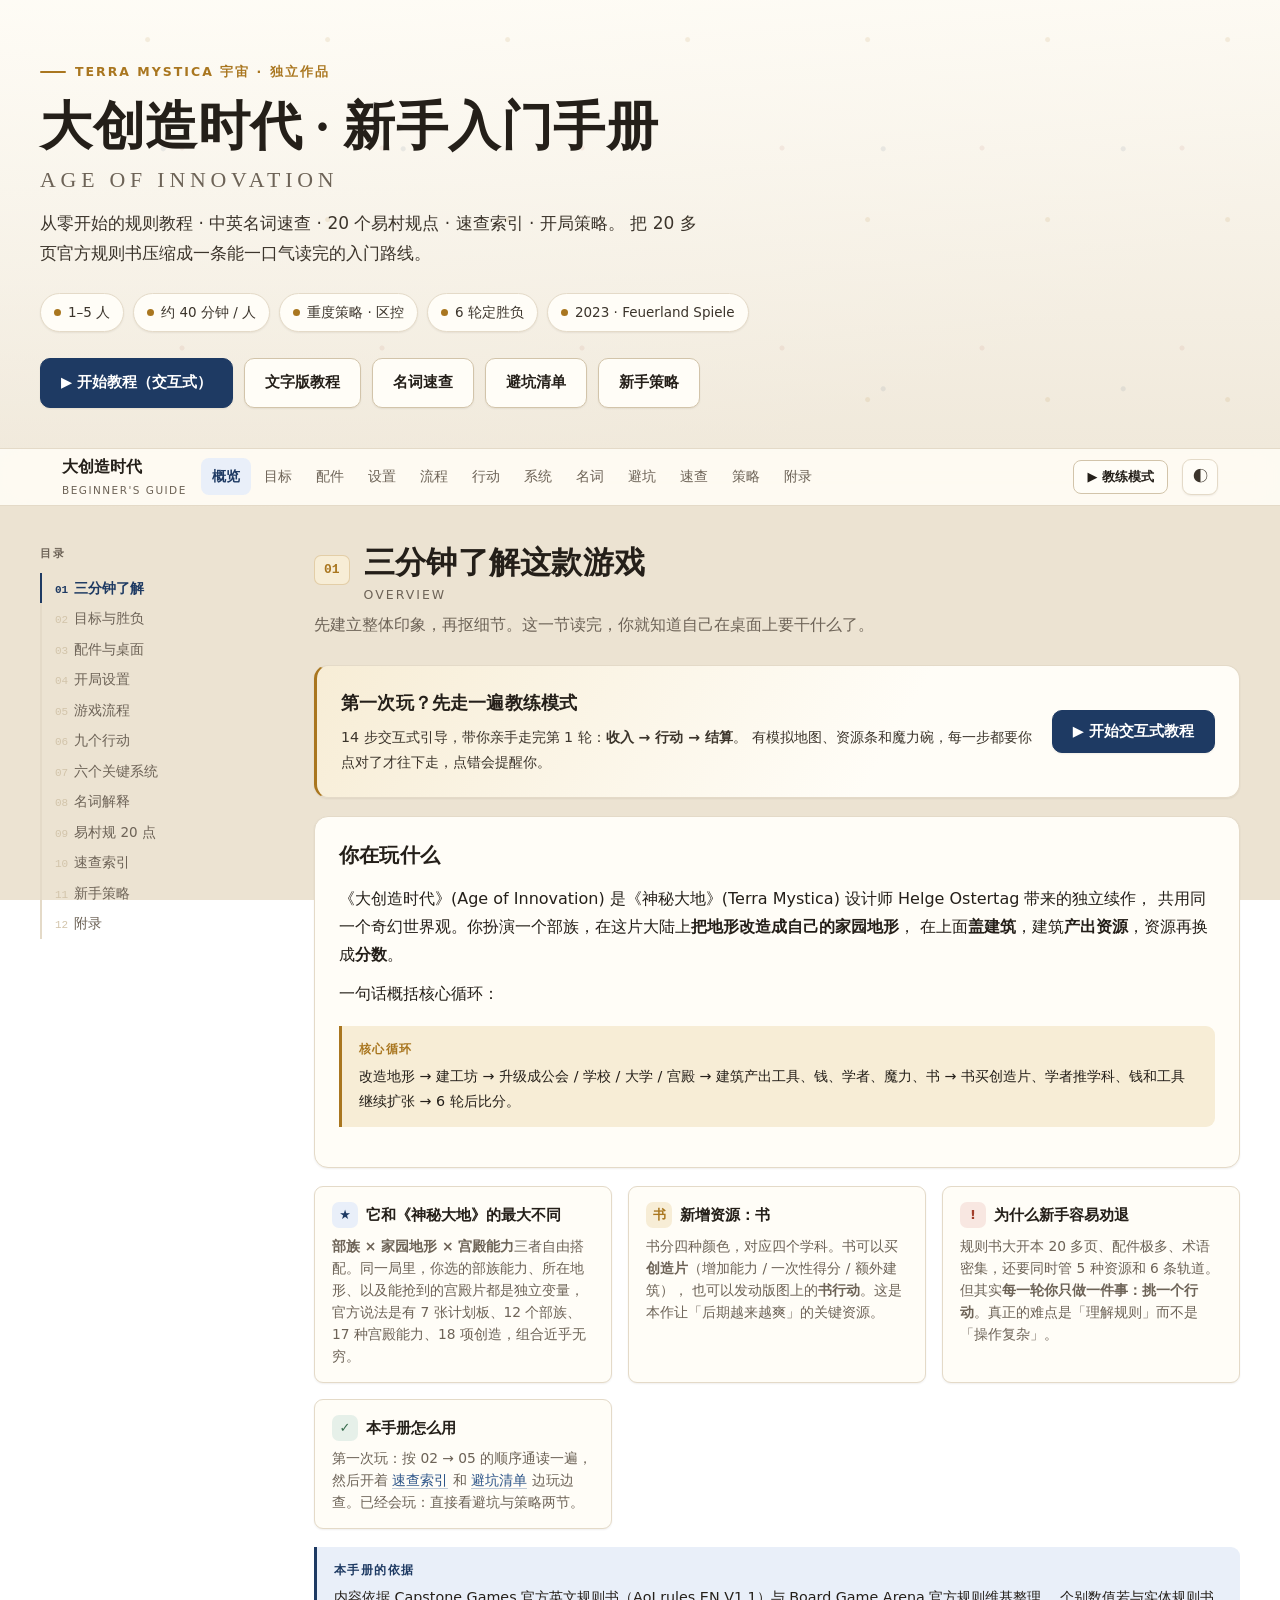
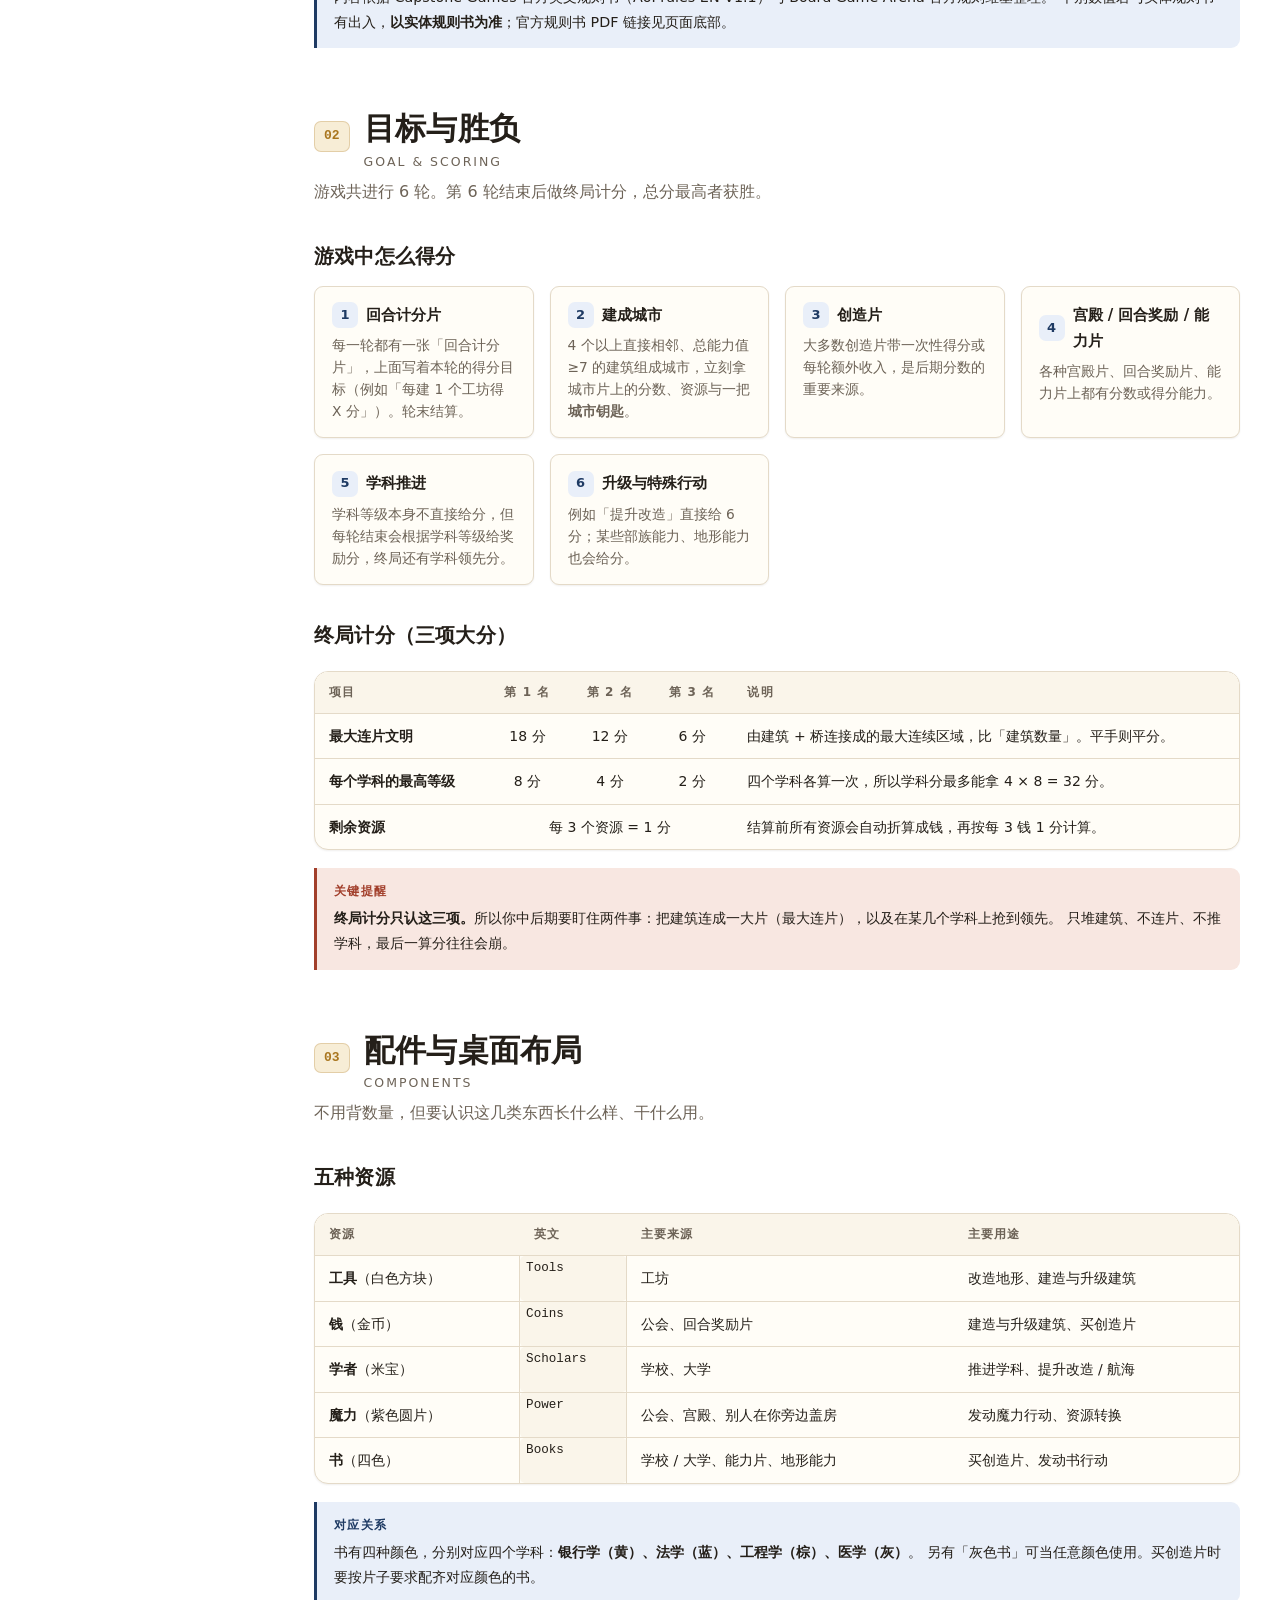
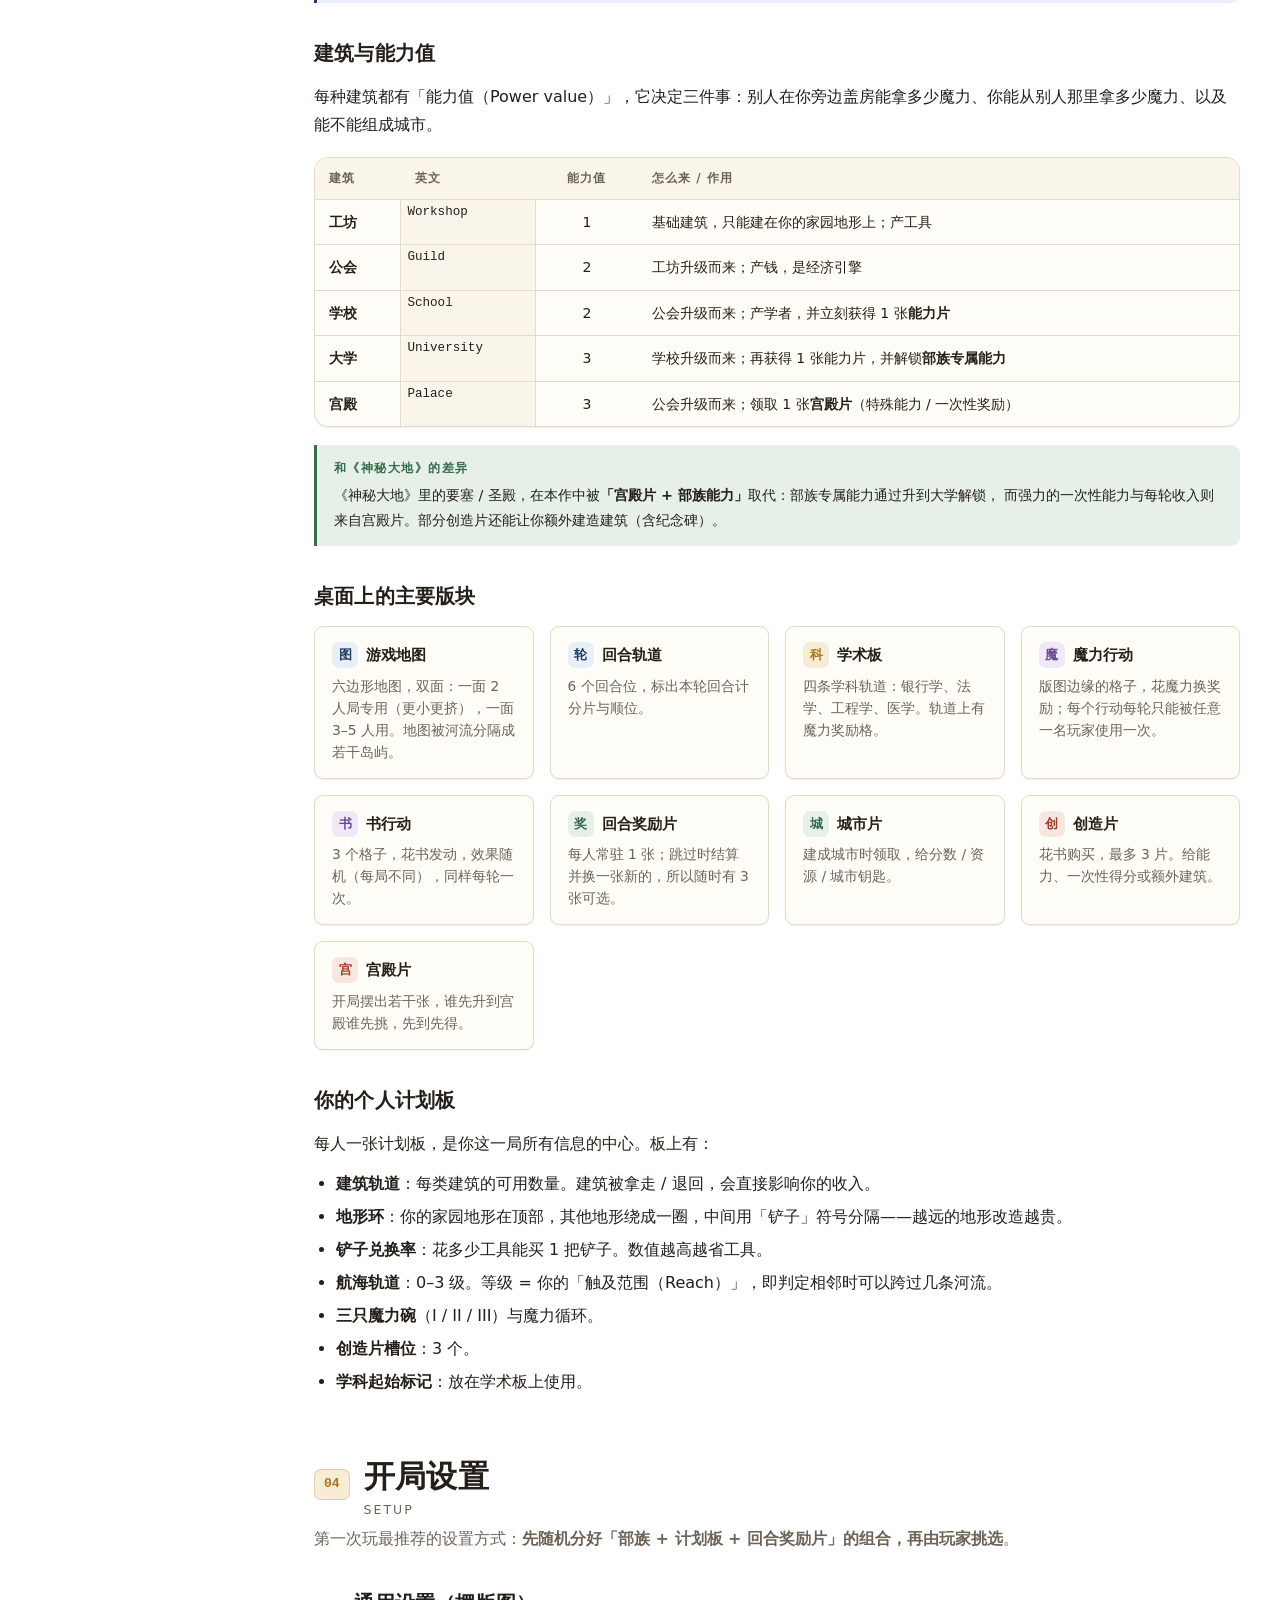
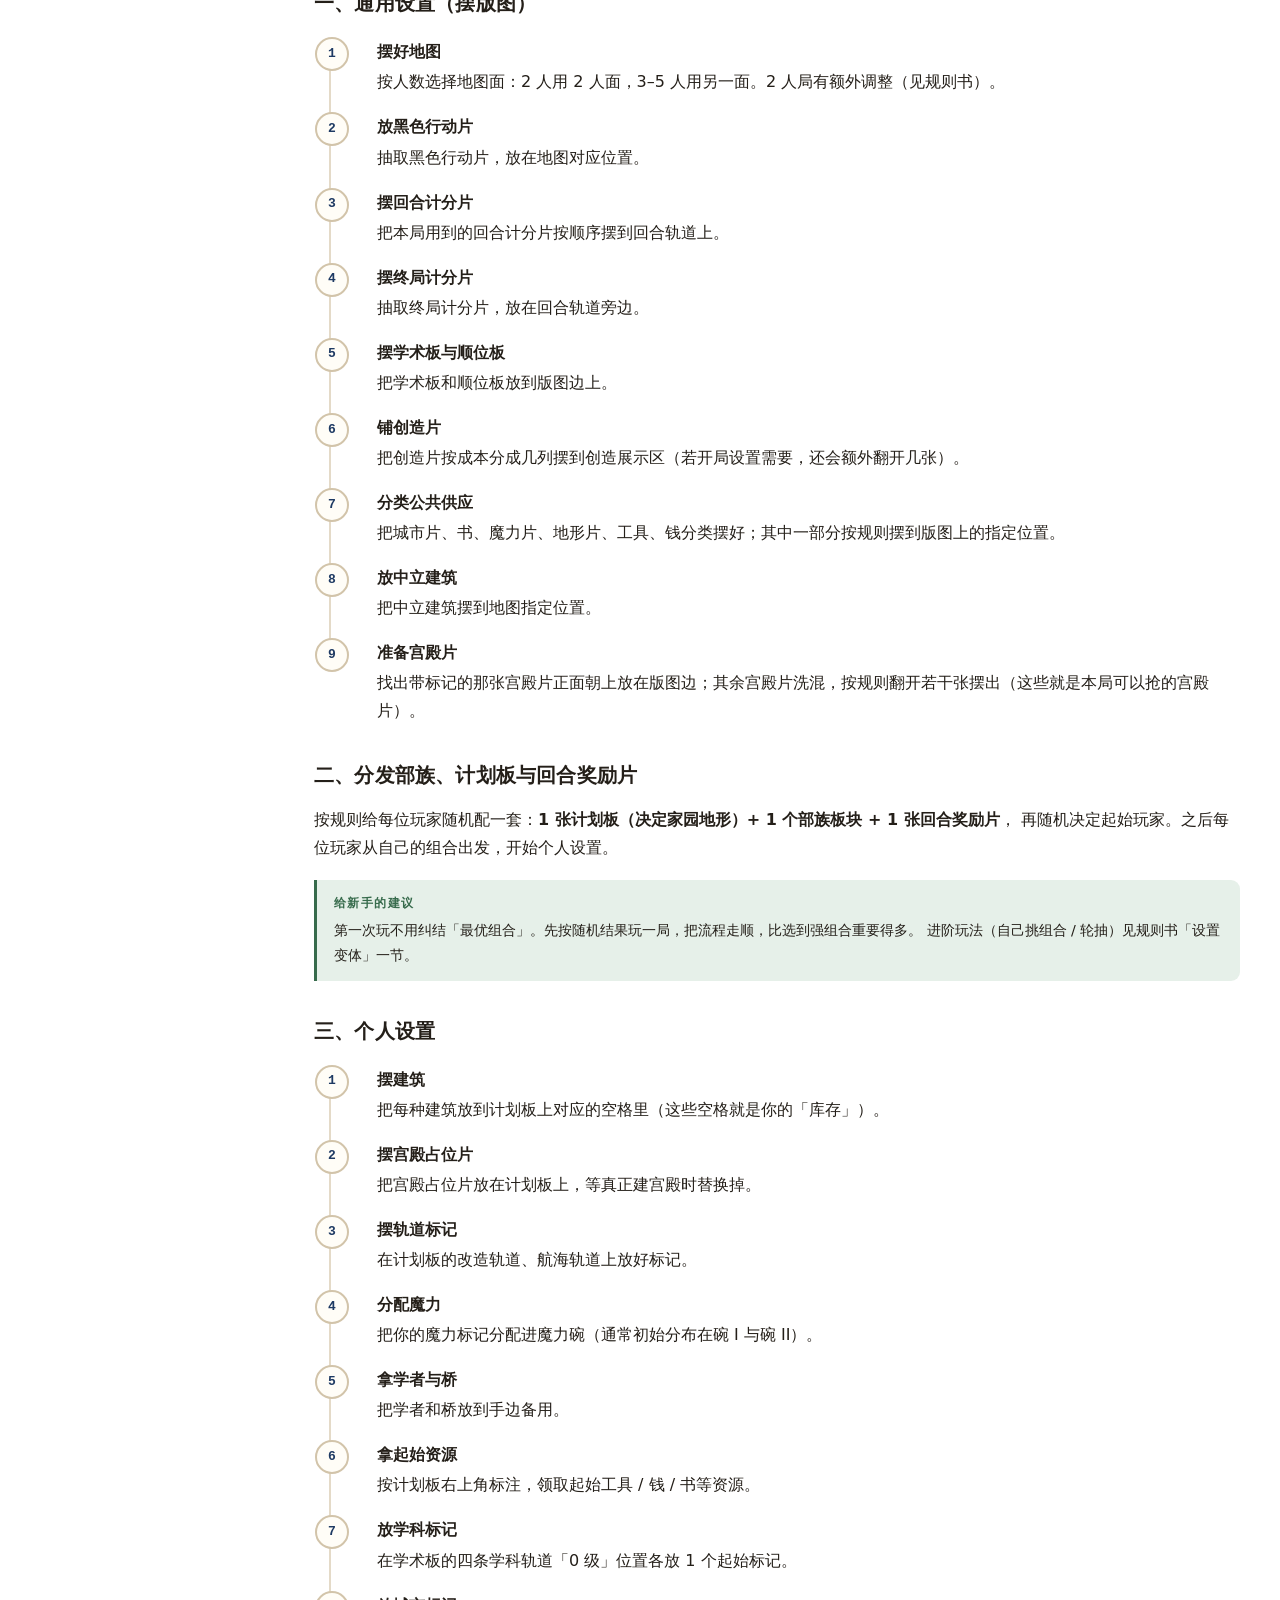
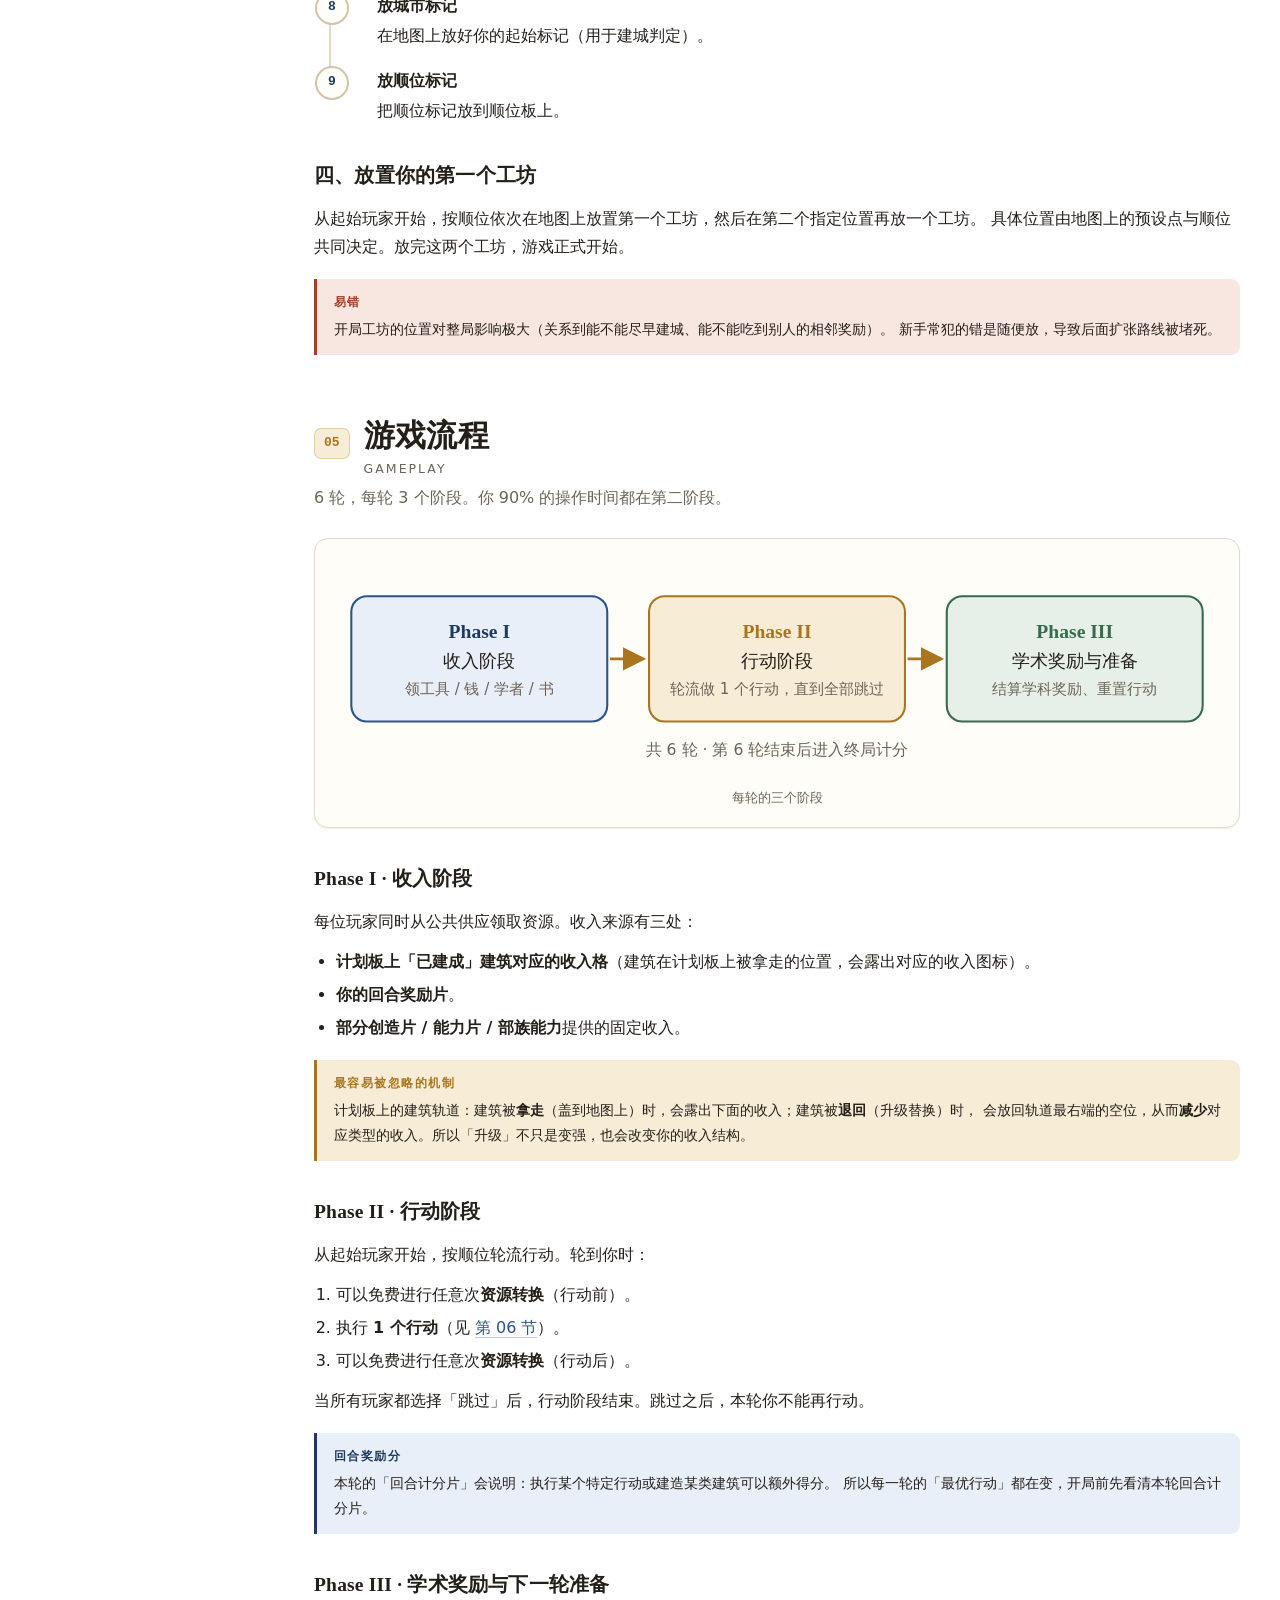
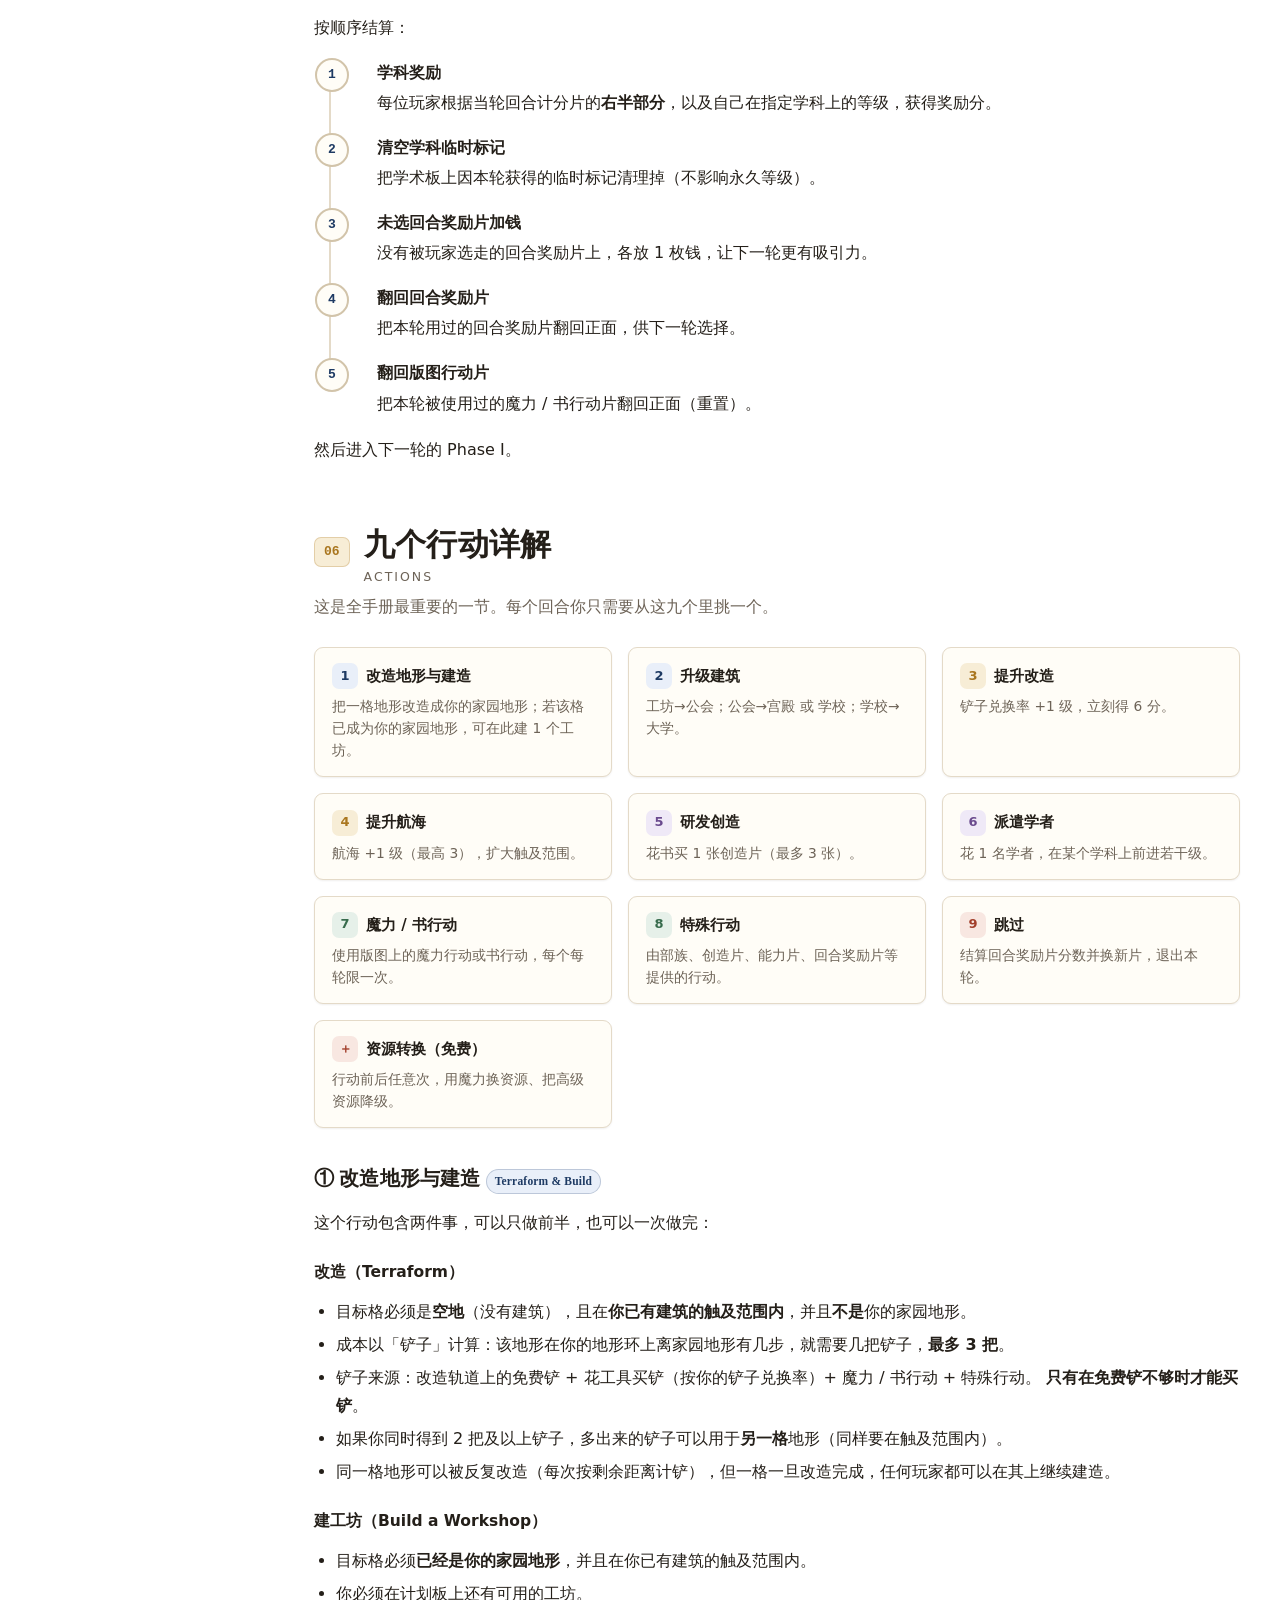
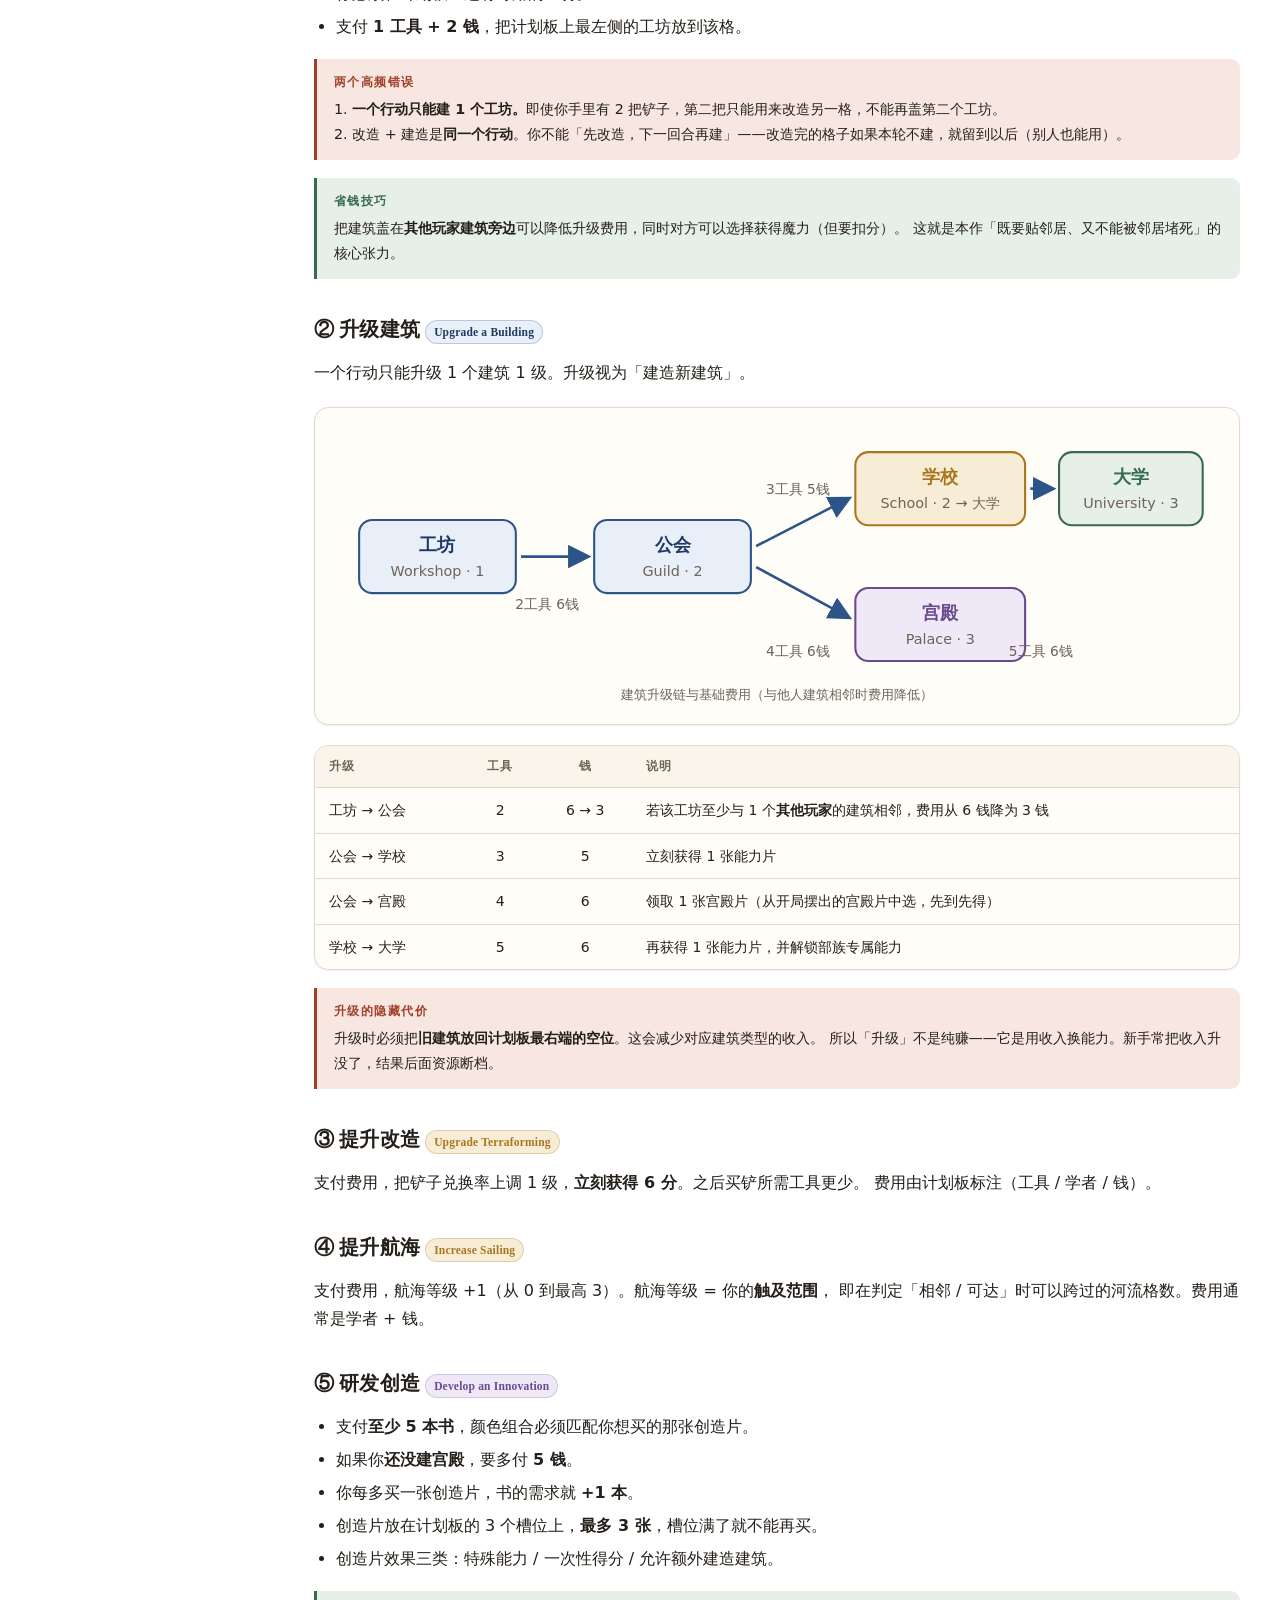
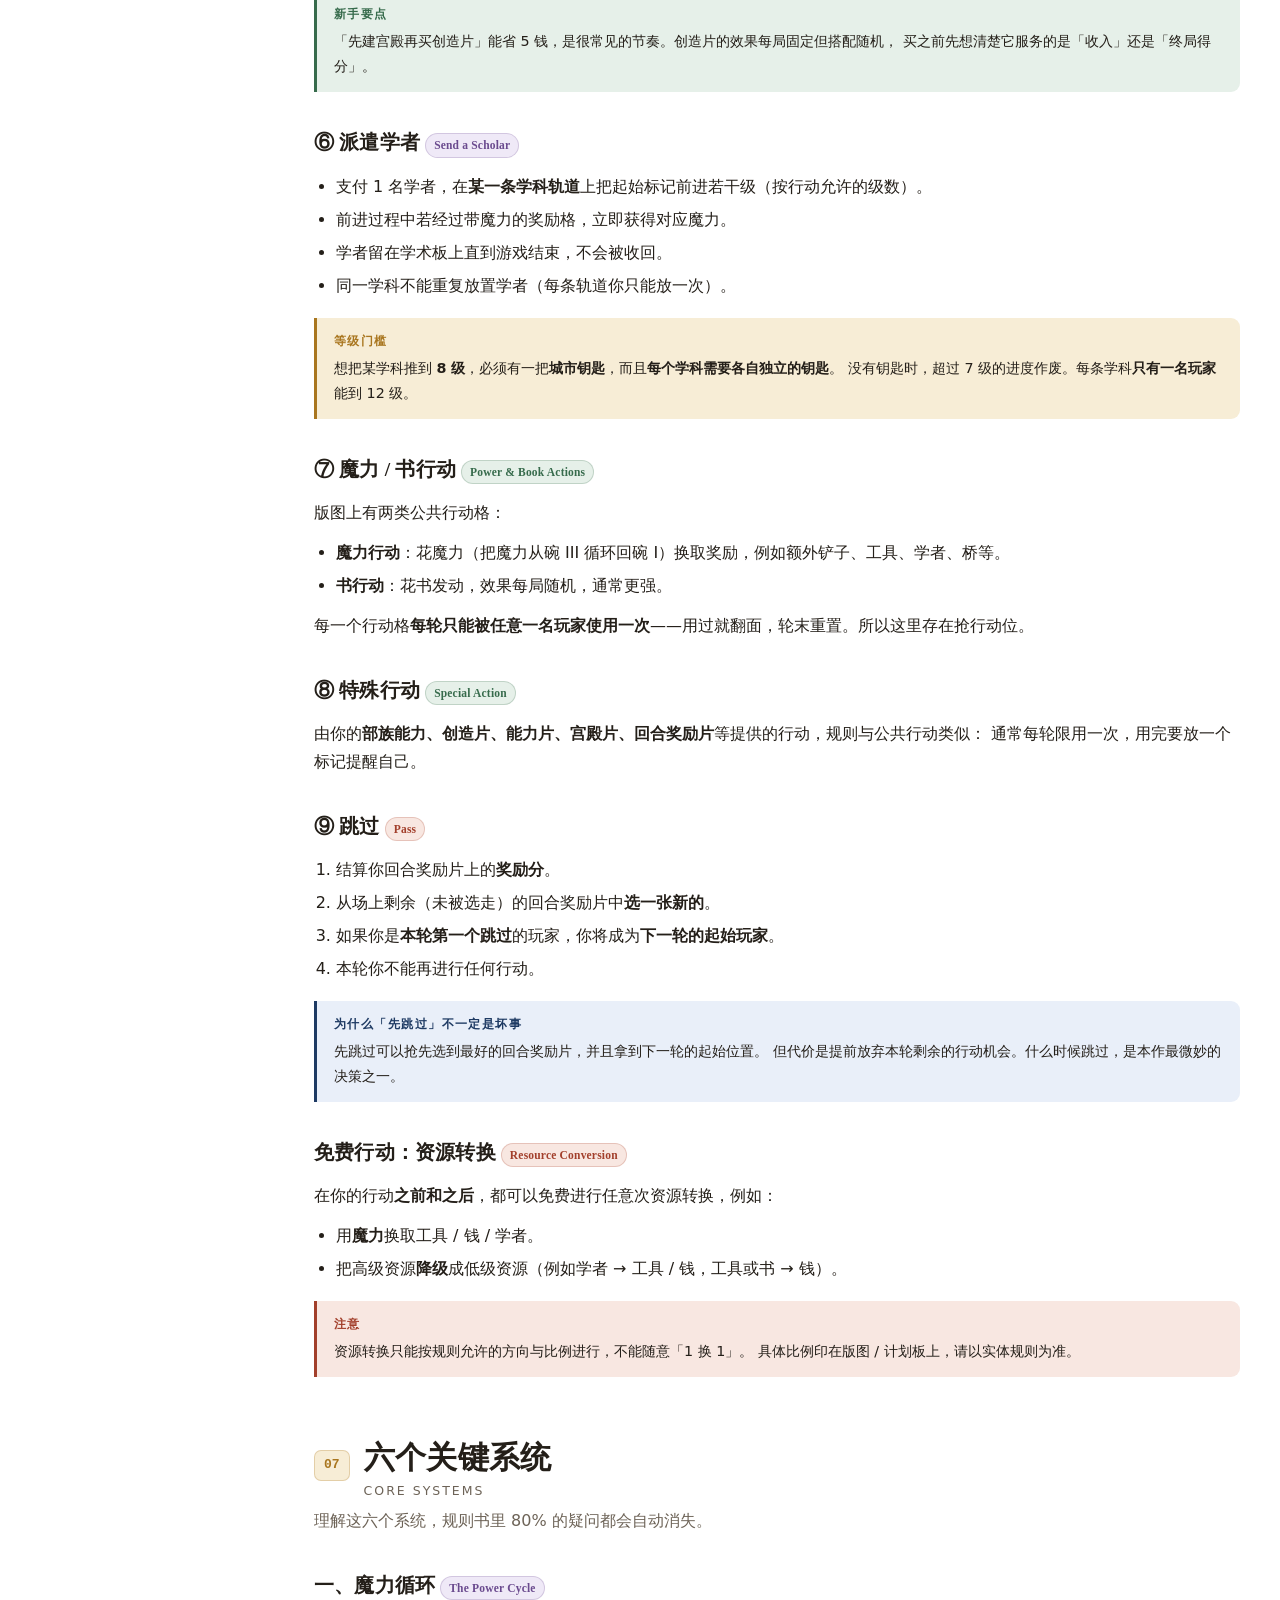
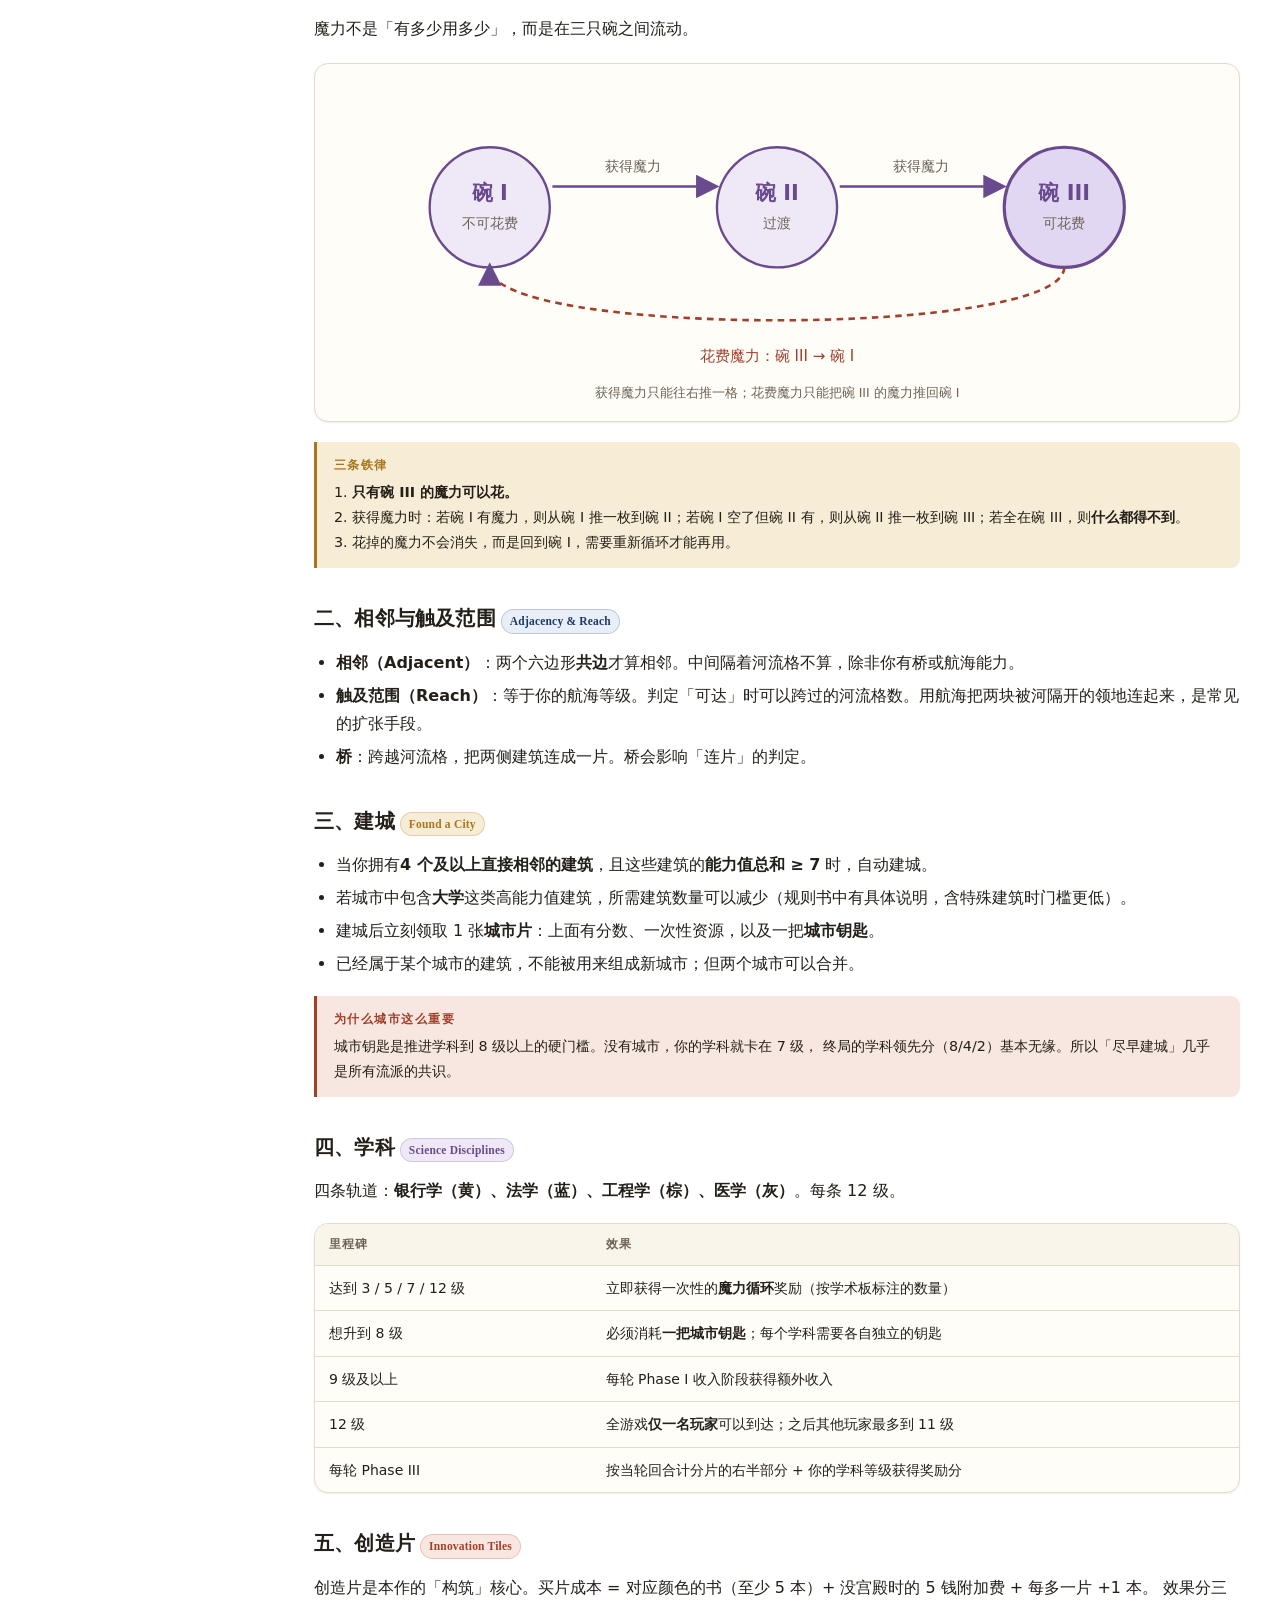
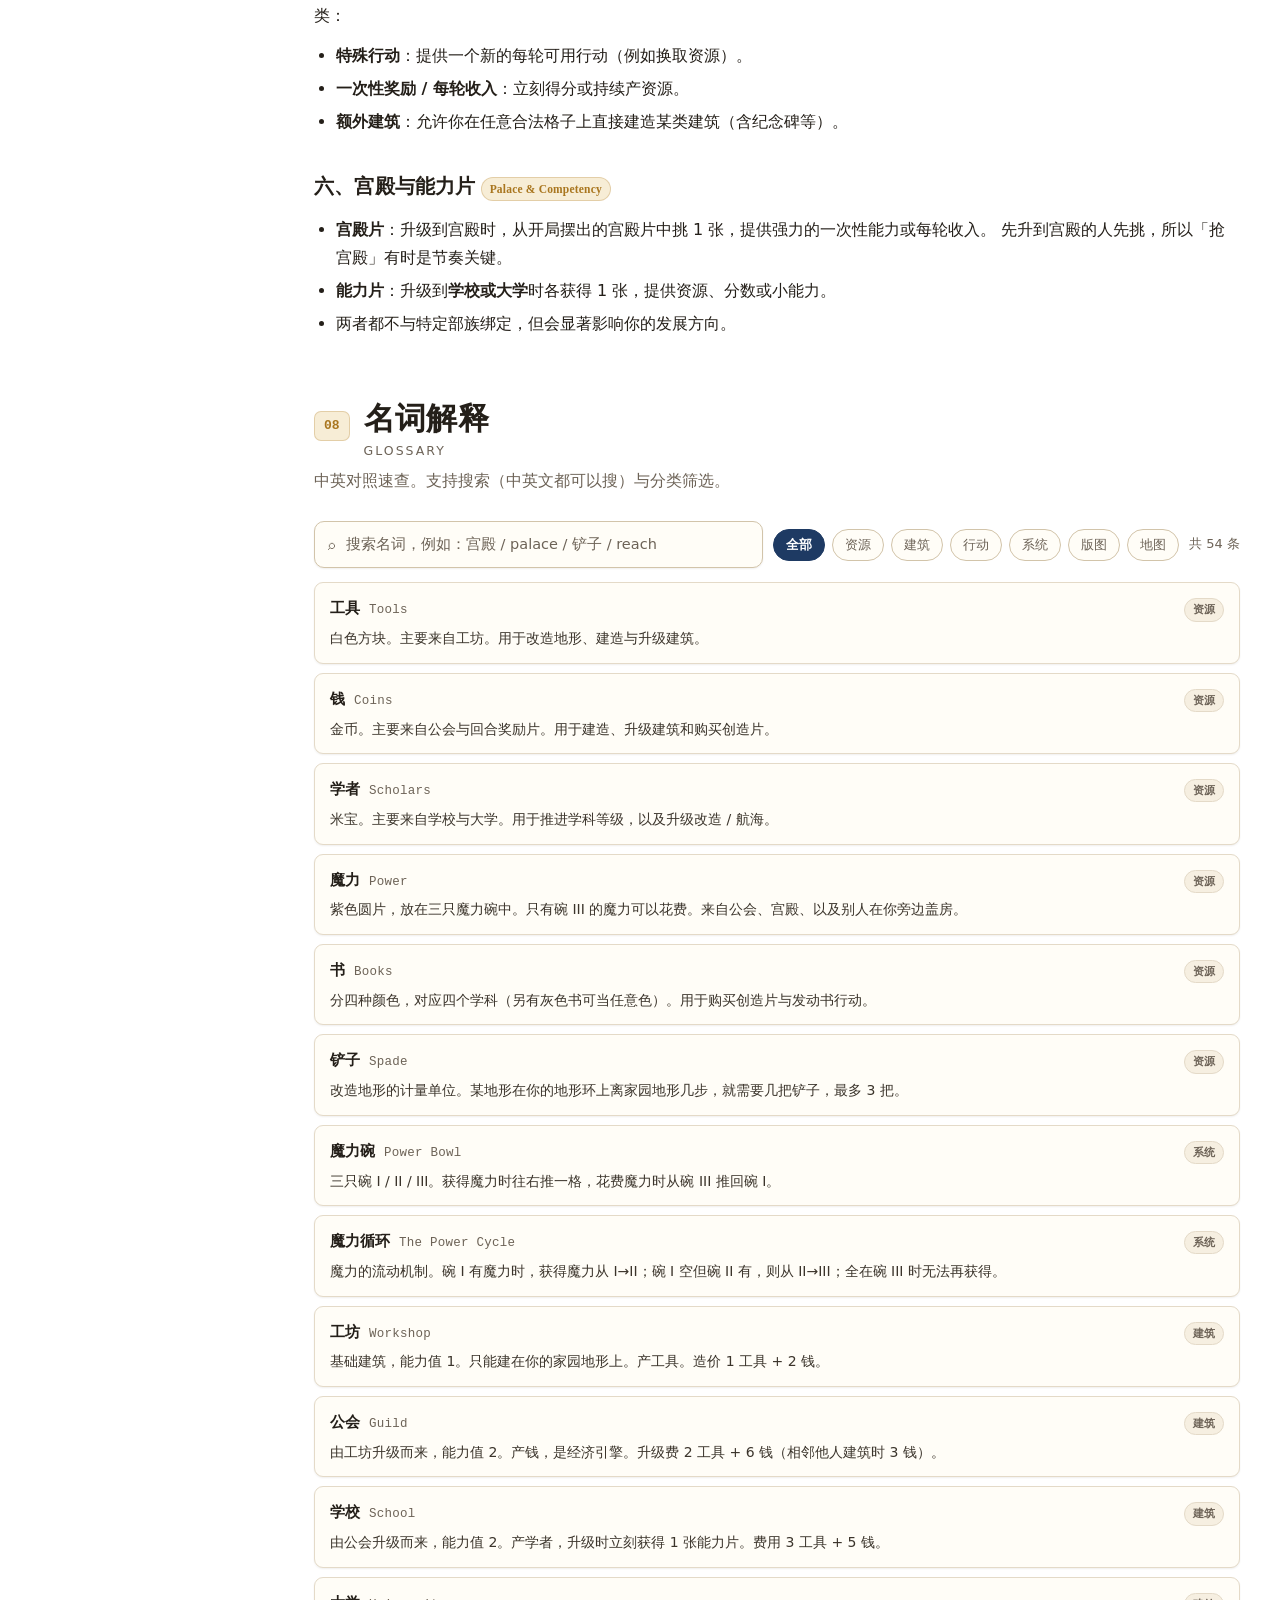
==== 大创造时代-新手入门/index.html @ a2f1cf05 "feat: 大创造时代 (Age of Innovation) 新手入门网站 - 单页静态站：教程 / 名词解释 / 易村规点 / 速查索引 / 策略 - 12 个章节，54 条中英对照名词（可搜索 " ====
<!DOCTYPE html>
<html lang="zh-CN" data-theme="light">
<head>
<meta charset="UTF-8">
<meta name="viewport" content="width=device-width, initial-scale=1">
<title>大创造时代 Age of Innovation · 新手入门手册</title>
<meta name="description" content="《大创造时代》(Age of Innovation) 新手向规则入门：教程、名词解释、易村规点、速查索引与策略起步。基于官方规则书与 BGA 官方维基整理。">
<link rel="stylesheet" href="assets/styles.css">
</head>
<body>

<!-- ======================= HERO ======================= -->
<header class="hero">
  <div class="wrap hero-inner">
    <div class="kicker">Terra Mystica 宇宙 · 独立作品</div>
    <h1 class="title">大创造时代 · 新手入门手册
      <span class="en">Age of Innovation</span>
    </h1>
    <p class="lede">从零开始的规则教程 · 中英名词速查 · 20 个易村规点 · 速查索引 · 开局策略。
    把 20 多页官方规则书压缩成一条能一口气读完的入门路线。</p>
    <div class="chips">
      <span class="chip"><span class="dot"></span>1–5 人</span>
      <span class="chip"><span class="dot"></span>约 40 分钟 / 人</span>
      <span class="chip"><span class="dot"></span>重度策略 · 区控</span>
      <span class="chip"><span class="dot"></span>6 轮定胜负</span>
      <span class="chip"><span class="dot"></span>2023 · Feuerland Spiele</span>
    </div>
    <div class="hero-actions">
      <button class="btn primary" type="button" data-tut>▶ 开始教程（交互式）</button>
      <a class="btn" href="#goal">文字版教程</a>
      <a class="btn" href="#glossary">名词速查</a>
      <a class="btn" href="#mistakes">避坑清单</a>
      <a class="btn" href="#strategy">新手策略</a>
    </div>
  </div>
</header>

<!-- ======================= TOPBAR ======================= -->
<div class="topbar">
  <div class="wrap topbar-inner">
    <a class="brand" href="#top">大创造时代<small>Beginner's Guide</small></a>
    <nav class="navlinks" id="navlinks">
      <a href="#overview">概览</a>
      <a href="#goal">目标</a>
      <a href="#components">配件</a>
      <a href="#setup">设置</a>
      <a href="#flow">流程</a>
      <a href="#actions">行动</a>
      <a href="#systems">系统</a>
      <a href="#glossary">名词</a>
      <a href="#mistakes">避坑</a>
      <a href="#quickref">速查</a>
      <a href="#strategy">策略</a>
      <a href="#appendix">附录</a>
    </nav>
    <button class="btn tiny" type="button" data-tut title="交互式教练模式">▶ 教练模式</button>
    <button class="icon-btn" id="themeBtn" title="切换深色 / 浅色" aria-label="切换主题">◐</button>
  </div>
</div>

<div class="wrap layout" id="top">

  <!-- ======================= TOC ======================= -->
  <aside class="toc">
    <h4>目录</h4>
    <ol id="toclist">
      <li><a href="#overview"><span class="num">01</span>三分钟了解</a></li>
      <li><a href="#goal"><span class="num">02</span>目标与胜负</a></li>
      <li><a href="#components"><span class="num">03</span>配件与桌面</a></li>
      <li><a href="#setup"><span class="num">04</span>开局设置</a></li>
      <li><a href="#flow"><span class="num">05</span>游戏流程</a></li>
      <li><a href="#actions"><span class="num">06</span>九个行动</a></li>
      <li><a href="#systems"><span class="num">07</span>六个关键系统</a></li>
      <li><a href="#glossary"><span class="num">08</span>名词解释</a></li>
      <li><a href="#mistakes"><span class="num">09</span>易村规 20 点</a></li>
      <li><a href="#quickref"><span class="num">10</span>速查索引</a></li>
      <li><a href="#strategy"><span class="num">11</span>新手策略</a></li>
      <li><a href="#appendix"><span class="num">12</span>附录</a></li>
    </ol>
  </aside>

  <!-- ======================= MAIN ======================= -->
  <main>

  <!-- ============ 01 概览 ============ -->
  <section id="overview">
    <div class="sec-head"><span class="sec-num">01</span><h2>三分钟了解这款游戏<span class="en">Overview</span></h2></div>
    <p class="sec-sub">先建立整体印象，再抠细节。这一节读完，你就知道自己在桌面上要干什么了。</p>

    <div class="card cta">
      <div class="cta-txt">
        <h3>第一次玩？先走一遍教练模式</h3>
        <p>14 步交互式引导，带你亲手走完第 1 轮：<b>收入 → 行动 → 结算</b>。
        有模拟地图、资源条和魔力碗，每一步都要你点对了才往下走，点错会提醒你。</p>
      </div>
      <button class="btn primary" type="button" data-tut>▶ 开始交互式教程</button>
    </div>

    <div class="card">
      <h3 style="margin-top:0">你在玩什么</h3>
      <p>《大创造时代》(Age of Innovation) 是《神秘大地》(Terra Mystica) 设计师 Helge Ostertag 带来的独立续作，
      共用同一个奇幻世界观。你扮演一个部族，在这片大陆上<b>把地形改造成自己的家园地形</b>，
      在上面<b>盖建筑</b>，建筑<b>产出资源</b>，资源再换成<b>分数</b>。</p>
      <p>一句话概括核心循环：</p>
      <p class="note key"><span class="lbl">核心循环</span>
      改造地形 → 建工坊 → 升级成公会 / 学校 / 大学 / 宫殿 → 建筑产出工具、钱、学者、魔力、书 →
      书买创造片、学者推学科、钱和工具继续扩张 → 6 轮后比分。</p>
    </div>

    <div class="grid g2">
      <div class="tile blue">
        <h4><span class="ico">★</span>它和《神秘大地》的最大不同</h4>
        <p><b>部族 × 家园地形 × 宫殿能力</b>三者自由搭配。同一局里，你选的部族能力、所在地形、以及能抢到的宫殿片都是独立变量，
        官方说法是有 7 张计划板、12 个部族、17 种宫殿能力、18 项创造，组合近乎无穷。</p>
      </div>
      <div class="tile gold">
        <h4><span class="ico">书</span>新增资源：书</h4>
        <p>书分四种颜色，对应四个学科。书可以买<b>创造片</b>（增加能力 / 一次性得分 / 额外建筑），
        也可以发动版图上的<b>书行动</b>。这是本作让「后期越来越爽」的关键资源。</p>
      </div>
      <div class="tile red">
        <h4><span class="ico">!</span>为什么新手容易劝退</h4>
        <p>规则书大开本 20 多页、配件极多、术语密集，还要同时管 5 种资源和 6 条轨道。
        但其实<b>每一轮你只做一件事：挑一个行动</b>。真正的难点是「理解规则」而不是「操作复杂」。</p>
      </div>
      <div class="tile green">
        <h4><span class="ico">✓</span>本手册怎么用</h4>
        <p>第一次玩：按 02 → 05 的顺序通读一遍，然后开着 <a href="#quickref">速查索引</a> 和
        <a href="#mistakes">避坑清单</a> 边玩边查。已经会玩：直接看避坑与策略两节。</p>
      </div>
    </div>

    <div class="note">
      <span class="lbl">本手册的依据</span>
      <p>内容依据 Capstone Games 官方英文规则书（AoI rules EN V1.1）与 Board Game Arena 官方规则维基整理。
      个别数值若与实体规则书有出入，<b>以实体规则书为准</b>；官方规则书 PDF 链接见页面底部。</p>
    </div>
  </section>

  <!-- ============ 02 目标 ============ -->
  <section id="goal">
    <div class="sec-head"><span class="sec-num">02</span><h2>目标与胜负<span class="en">Goal &amp; Scoring</span></h2></div>
    <p class="sec-sub">游戏共进行 6 轮。第 6 轮结束后做终局计分，总分最高者获胜。</p>

    <h3>游戏中怎么得分</h3>
    <div class="grid g3">
      <div class="tile"><h4><span class="ico">1</span>回合计分片</h4><p>每一轮都有一张「回合计分片」，上面写着本轮的得分目标（例如「每建 1 个工坊得 X 分」）。轮末结算。</p></div>
      <div class="tile"><h4><span class="ico">2</span>建成城市</h4><p>4 个以上直接相邻、总能力值 ≥7 的建筑组成城市，立刻拿城市片上的分数、资源与一把<b>城市钥匙</b>。</p></div>
      <div class="tile"><h4><span class="ico">3</span>创造片</h4><p>大多数创造片带一次性得分或每轮额外收入，是后期分数的重要来源。</p></div>
      <div class="tile"><h4><span class="ico">4</span>宫殿 / 回合奖励 / 能力片</h4><p>各种宫殿片、回合奖励片、能力片上都有分数或得分能力。</p></div>
      <div class="tile"><h4><span class="ico">5</span>学科推进</h4><p>学科等级本身不直接给分，但每轮结束会根据学科等级给奖励分，终局还有学科领先分。</p></div>
      <div class="tile"><h4><span class="ico">6</span>升级与特殊行动</h4><p>例如「提升改造」直接给 6 分；某些部族能力、地形能力也会给分。</p></div>
    </div>

    <h3>终局计分（三项大分）</h3>
    <div class="table-wrap">
      <table>
        <thead><tr><th>项目</th><th class="num">第 1 名</th><th class="num">第 2 名</th><th class="num">第 3 名</th><th>说明</th></tr></thead>
        <tbody>
          <tr><td><b>最大连片文明</b></td><td class="num">18 分</td><td class="num">12 分</td><td class="num">6 分</td><td>由建筑 + 桥连接成的最大连续区域，比「建筑数量」。平手则平分。</td></tr>
          <tr><td><b>每个学科的最高等级</b></td><td class="num">8 分</td><td class="num">4 分</td><td class="num">2 分</td><td>四个学科各算一次，所以学科分最多能拿 4 × 8 = 32 分。</td></tr>
          <tr><td><b>剩余资源</b></td><td class="num" colspan="3">每 3 个资源 = 1 分</td><td>结算前所有资源会自动折算成钱，再按每 3 钱 1 分计算。</td></tr>
        </tbody>
      </table>
    </div>
    <div class="note warn"><span class="lbl">关键提醒</span>
      <p><b>终局计分只认这三项。</b>所以你中后期要盯住两件事：把建筑连成一大片（最大连片），以及在某几个学科上抢到领先。
      只堆建筑、不连片、不推学科，最后一算分往往会崩。</p>
    </div>
  </section>

  <!-- ============ 03 配件 ============ -->
  <section id="components">
    <div class="sec-head"><span class="sec-num">03</span><h2>配件与桌面布局<span class="en">Components</span></h2></div>
    <p class="sec-sub">不用背数量，但要认识这几类东西长什么样、干什么用。</p>

    <h3>五种资源</h3>
    <div class="table-wrap">
      <table>
        <thead><tr><th>资源</th><th>英文</th><th>主要来源</th><th>主要用途</th></tr></thead>
        <tbody>
          <tr><td><b>工具</b>（白色方块）</td><td class="mono">Tools</td><td>工坊</td><td>改造地形、建造与升级建筑</td></tr>
          <tr><td><b>钱</b>（金币）</td><td class="mono">Coins</td><td>公会、回合奖励片</td><td>建造与升级建筑、买创造片</td></tr>
          <tr><td><b>学者</b>（米宝）</td><td class="mono">Scholars</td><td>学校、大学</td><td>推进学科、提升改造 / 航海</td></tr>
          <tr><td><b>魔力</b>（紫色圆片）</td><td class="mono">Power</td><td>公会、宫殿、别人在你旁边盖房</td><td>发动魔力行动、资源转换</td></tr>
          <tr><td><b>书</b>（四色）</td><td class="mono">Books</td><td>学校 / 大学、能力片、地形能力</td><td>买创造片、发动书行动</td></tr>
        </tbody>
      </table>
    </div>
    <div class="note"><span class="lbl">对应关系</span>
      <p>书有四种颜色，分别对应四个学科：<b>银行学（黄）、法学（蓝）、工程学（棕）、医学（灰）</b>。
      另有「灰色书」可当任意颜色使用。买创造片时要按片子要求配齐对应颜色的书。</p>
    </div>

    <h3>建筑与能力值</h3>
    <p>每种建筑都有「能力值（Power value）」，它决定三件事：别人在你旁边盖房能拿多少魔力、你能从别人那里拿多少魔力、以及能不能组成城市。</p>
    <div class="table-wrap">
      <table>
        <thead><tr><th>建筑</th><th>英文</th><th class="num">能力值</th><th>怎么来 / 作用</th></tr></thead>
        <tbody>
          <tr><td><b>工坊</b></td><td class="mono">Workshop</td><td class="num">1</td><td>基础建筑，只能建在你的家园地形上；产工具</td></tr>
          <tr><td><b>公会</b></td><td class="mono">Guild</td><td class="num">2</td><td>工坊升级而来；产钱，是经济引擎</td></tr>
          <tr><td><b>学校</b></td><td class="mono">School</td><td class="num">2</td><td>公会升级而来；产学者，并立刻获得 1 张<b>能力片</b></td></tr>
          <tr><td><b>大学</b></td><td class="mono">University</td><td class="num">3</td><td>学校升级而来；再获得 1 张能力片，并解锁<b>部族专属能力</b></td></tr>
          <tr><td><b>宫殿</b></td><td class="mono">Palace</td><td class="num">3</td><td>公会升级而来；领取 1 张<b>宫殿片</b>（特殊能力 / 一次性奖励）</td></tr>
        </tbody>
      </table>
    </div>
    <div class="note tip"><span class="lbl">和《神秘大地》的差异</span>
      <p>《神秘大地》里的要塞 / 圣殿，在本作中被<b>「宫殿片 + 部族能力」</b>取代：部族专属能力通过升到大学解锁，
      而强力的一次性能力与每轮收入则来自宫殿片。部分创造片还能让你额外建造建筑（含纪念碑）。</p>
    </div>

    <h3>桌面上的主要版块</h3>
    <div class="grid g3">
      <div class="tile blue"><h4><span class="ico">图</span>游戏地图</h4><p>六边形地图，双面：一面 2 人局专用（更小更挤），一面 3–5 人用。地图被河流分隔成若干岛屿。</p></div>
      <div class="tile blue"><h4><span class="ico">轮</span>回合轨道</h4><p>6 个回合位，标出本轮回合计分片与顺位。</p></div>
      <div class="tile gold"><h4><span class="ico">科</span>学术板</h4><p>四条学科轨道：银行学、法学、工程学、医学。轨道上有魔力奖励格。</p></div>
      <div class="tile purple"><h4><span class="ico">魔</span>魔力行动</h4><p>版图边缘的格子，花魔力换奖励；每个行动每轮只能被任意一名玩家使用一次。</p></div>
      <div class="tile purple"><h4><span class="ico">书</span>书行动</h4><p>3 个格子，花书发动，效果随机（每局不同），同样每轮一次。</p></div>
      <div class="tile green"><h4><span class="ico">奖</span>回合奖励片</h4><p>每人常驻 1 张；跳过时结算并换一张新的，所以随时有 3 张可选。</p></div>
      <div class="tile green"><h4><span class="ico">城</span>城市片</h4><p>建成城市时领取，给分数 / 资源 / 城市钥匙。</p></div>
      <div class="tile red"><h4><span class="ico">创</span>创造片</h4><p>花书购买，最多 3 片。给能力、一次性得分或额外建筑。</p></div>
      <div class="tile red"><h4><span class="ico">宫</span>宫殿片</h4><p>开局摆出若干张，谁先升到宫殿谁先挑，先到先得。</p></div>
    </div>

    <h3>你的个人计划板</h3>
    <p>每人一张计划板，是你这一局所有信息的中心。板上有：</p>
    <ul>
      <li><b>建筑轨道</b>：每类建筑的可用数量。建筑被拿走 / 退回，会直接影响你的收入。</li>
      <li><b>地形环</b>：你的家园地形在顶部，其他地形绕成一圈，中间用「铲子」符号分隔——越远的地形改造越贵。</li>
      <li><b>铲子兑换率</b>：花多少工具能买 1 把铲子。数值越高越省工具。</li>
      <li><b>航海轨道</b>：0–3 级。等级 = 你的「触及范围（Reach）」，即判定相邻时可以跨过几条河流。</li>
      <li><b>三只魔力碗</b>（I / II / III）与魔力循环。</li>
      <li><b>创造片槽位</b>：3 个。</li>
      <li><b>学科起始标记</b>：放在学术板上使用。</li>
    </ul>
  </section>

  <!-- ============ 04 设置 ============ -->
  <section id="setup">
    <div class="sec-head"><span class="sec-num">04</span><h2>开局设置<span class="en">Setup</span></h2></div>
    <p class="sec-sub">第一次玩最推荐的设置方式：<b>先随机分好「部族 + 计划板 + 回合奖励片」的组合，再由玩家挑选</b>。</p>

    <h3>一、通用设置（摆版图）</h3>
    <ol class="steps">
      <li><strong>摆好地图</strong>按人数选择地图面：2 人用 2 人面，3–5 人用另一面。2 人局有额外调整（见规则书）。</li>
      <li><strong>放黑色行动片</strong>抽取黑色行动片，放在地图对应位置。</li>
      <li><strong>摆回合计分片</strong>把本局用到的回合计分片按顺序摆到回合轨道上。</li>
      <li><strong>摆终局计分片</strong>抽取终局计分片，放在回合轨道旁边。</li>
      <li><strong>摆学术板与顺位板</strong>把学术板和顺位板放到版图边上。</li>
      <li><strong>铺创造片</strong>把创造片按成本分成几列摆到创造展示区（若开局设置需要，还会额外翻开几张）。</li>
      <li><strong>分类公共供应</strong>把城市片、书、魔力片、地形片、工具、钱分类摆好；其中一部分按规则摆到版图上的指定位置。</li>
      <li><strong>放中立建筑</strong>把中立建筑摆到地图指定位置。</li>
      <li><strong>准备宫殿片</strong>找出带标记的那张宫殿片正面朝上放在版图边；其余宫殿片洗混，按规则翻开若干张摆出（这些就是本局可以抢的宫殿片）。</li>
    </ol>

    <h3>二、分发部族、计划板与回合奖励片</h3>
    <p>按规则给每位玩家随机配一套：<b>1 张计划板（决定家园地形）+ 1 个部族板块 + 1 张回合奖励片</b>，
    再随机决定起始玩家。之后每位玩家从自己的组合出发，开始个人设置。</p>
    <div class="note tip"><span class="lbl">给新手的建议</span>
      <p>第一次玩不用纠结「最优组合」。先按随机结果玩一局，把流程走顺，比选到强组合重要得多。
      进阶玩法（自己挑组合 / 轮抽）见规则书「设置变体」一节。</p>
    </div>

    <h3>三、个人设置</h3>
    <ol class="steps">
      <li><strong>摆建筑</strong>把每种建筑放到计划板上对应的空格里（这些空格就是你的「库存」）。</li>
      <li><strong>摆宫殿占位片</strong>把宫殿占位片放在计划板上，等真正建宫殿时替换掉。</li>
      <li><strong>摆轨道标记</strong>在计划板的改造轨道、航海轨道上放好标记。</li>
      <li><strong>分配魔力</strong>把你的魔力标记分配进魔力碗（通常初始分布在碗 I 与碗 II）。</li>
      <li><strong>拿学者与桥</strong>把学者和桥放到手边备用。</li>
      <li><strong>拿起始资源</strong>按计划板右上角标注，领取起始工具 / 钱 / 书等资源。</li>
      <li><strong>放学科标记</strong>在学术板的四条学科轨道「0 级」位置各放 1 个起始标记。</li>
      <li><strong>放城市标记</strong>在地图上放好你的起始标记（用于建城判定）。</li>
      <li><strong>放顺位标记</strong>把顺位标记放到顺位板上。</li>
    </ol>

    <h3>四、放置你的第一个工坊</h3>
    <p>从起始玩家开始，按顺位依次在地图上放置第一个工坊，然后在第二个指定位置再放一个工坊。
    具体位置由地图上的预设点与顺位共同决定。放完这两个工坊，游戏正式开始。</p>
    <div class="note warn"><span class="lbl">易错</span>
      <p>开局工坊的位置对整局影响极大（关系到能不能尽早建城、能不能吃到别人的相邻奖励）。
      新手常犯的错是随便放，导致后面扩张路线被堵死。</p>
    </div>
  </section>

  <!-- ============ 05 流程 ============ -->
  <section id="flow">
    <div class="sec-head"><span class="sec-num">05</span><h2>游戏流程<span class="en">Gameplay</span></h2></div>
    <p class="sec-sub">6 轮，每轮 3 个阶段。你 90% 的操作时间都在第二阶段。</p>

    <figure class="diagram">
      <svg viewBox="0 0 680 168" role="img" aria-label="每轮的三个阶段">
        <defs>
          <marker id="ar" markerWidth="9" markerHeight="9" refX="7" refY="4.5" orient="auto">
            <path d="M0,0 L9,4.5 L0,9 z" fill="#a9761f"/>
          </marker>
        </defs>
        <rect x="14" y="30" width="196" height="96" rx="12" fill="#e9eff9" stroke="#2c5488" stroke-width="1.6"/>
        <text x="112" y="62" text-anchor="middle" font-family="Georgia,serif" font-size="15" font-weight="bold" fill="#1e3a63">Phase I</text>
        <text x="112" y="84" text-anchor="middle" font-size="14" fill="#241f19">收入阶段</text>
        <text x="112" y="105" text-anchor="middle" font-size="11.5" fill="#6d6357">领工具 / 钱 / 学者 / 书</text>

        <rect x="242" y="30" width="196" height="96" rx="12" fill="#f7edd6" stroke="#a9761f" stroke-width="1.6"/>
        <text x="340" y="62" text-anchor="middle" font-family="Georgia,serif" font-size="15" font-weight="bold" fill="#a9761f">Phase II</text>
        <text x="340" y="84" text-anchor="middle" font-size="14" fill="#241f19">行动阶段</text>
        <text x="340" y="105" text-anchor="middle" font-size="11.5" fill="#6d6357">轮流做 1 个行动，直到全部跳过</text>

        <rect x="470" y="30" width="196" height="96" rx="12" fill="#e6f0e9" stroke="#376b4c" stroke-width="1.6"/>
        <text x="568" y="62" text-anchor="middle" font-family="Georgia,serif" font-size="15" font-weight="bold" fill="#376b4c">Phase III</text>
        <text x="568" y="84" text-anchor="middle" font-size="14" fill="#241f19">学术奖励与准备</text>
        <text x="568" y="105" text-anchor="middle" font-size="11.5" fill="#6d6357">结算学科奖励、重置行动</text>

        <line x1="212" y1="78" x2="236" y2="78" stroke="#a9761f" stroke-width="2" marker-end="url(#ar)"/>
        <line x1="440" y1="78" x2="464" y2="78" stroke="#a9761f" stroke-width="2" marker-end="url(#ar)"/>
        <text x="340" y="152" text-anchor="middle" font-size="12" fill="#6d6357">共 6 轮 · 第 6 轮结束后进入终局计分</text>
      </svg>
      <figcaption>每轮的三个阶段</figcaption>
    </figure>

    <h3>Phase I · 收入阶段</h3>
    <p>每位玩家同时从公共供应领取资源。收入来源有三处：</p>
    <ul>
      <li><b>计划板上「已建成」建筑对应的收入格</b>（建筑在计划板上被拿走的位置，会露出对应的收入图标）。</li>
      <li><b>你的回合奖励片</b>。</li>
      <li><b>部分创造片 / 能力片 / 部族能力</b>提供的固定收入。</li>
    </ul>
    <div class="note key"><span class="lbl">最容易被忽略的机制</span>
      <p>计划板上的建筑轨道：建筑被<b>拿走</b>（盖到地图上）时，会露出下面的收入；建筑被<b>退回</b>（升级替换）时，
      会放回轨道最右端的空位，从而<b>减少</b>对应类型的收入。所以「升级」不只是变强，也会改变你的收入结构。</p>
    </div>

    <h3>Phase II · 行动阶段</h3>
    <p>从起始玩家开始，按顺位轮流行动。轮到你时：</p>
    <ol>
      <li>可以免费进行任意次<b>资源转换</b>（行动前）。</li>
      <li>执行 <b>1 个行动</b>（见 <a href="#actions">第 06 节</a>）。</li>
      <li>可以免费进行任意次<b>资源转换</b>（行动后）。</li>
    </ol>
    <p>当所有玩家都选择「跳过」后，行动阶段结束。跳过之后，本轮你不能再行动。</p>
    <div class="note"><span class="lbl">回合奖励分</span>
      <p>本轮的「回合计分片」会说明：执行某个特定行动或建造某类建筑可以额外得分。
      所以每一轮的「最优行动」都在变，开局前先看清本轮回合计分片。</p>
    </div>

    <h3>Phase III · 学术奖励与下一轮准备</h3>
    <p>按顺序结算：</p>
    <ol class="steps">
      <li><strong>学科奖励</strong>每位玩家根据当轮回合计分片的<b>右半部分</b>，以及自己在指定学科上的等级，获得奖励分。</li>
      <li><strong>清空学科临时标记</strong>把学术板上因本轮获得的临时标记清理掉（不影响永久等级）。</li>
      <li><strong>未选回合奖励片加钱</strong>没有被玩家选走的回合奖励片上，各放 1 枚钱，让下一轮更有吸引力。</li>
      <li><strong>翻回回合奖励片</strong>把本轮用过的回合奖励片翻回正面，供下一轮选择。</li>
      <li><strong>翻回版图行动片</strong>把本轮被使用过的魔力 / 书行动片翻回正面（重置）。</li>
    </ol>
    <p>然后进入下一轮的 Phase I。</p>
  </section>

  <!-- ============ 06 行动 ============ -->
  <section id="actions">
    <div class="sec-head"><span class="sec-num">06</span><h2>九个行动详解<span class="en">Actions</span></h2></div>
    <p class="sec-sub">这是全手册最重要的一节。每个回合你只需要从这九个里挑一个。</p>

    <div class="grid g2">
      <div class="tile blue"><h4><span class="ico">1</span>改造地形与建造</h4><p>把一格地形改造成你的家园地形；若该格已成为你的家园地形，可在此建 1 个工坊。</p></div>
      <div class="tile blue"><h4><span class="ico">2</span>升级建筑</h4><p>工坊→公会；公会→宫殿 或 学校；学校→大学。</p></div>
      <div class="tile gold"><h4><span class="ico">3</span>提升改造</h4><p>铲子兑换率 +1 级，立刻得 6 分。</p></div>
      <div class="tile gold"><h4><span class="ico">4</span>提升航海</h4><p>航海 +1 级（最高 3），扩大触及范围。</p></div>
      <div class="tile purple"><h4><span class="ico">5</span>研发创造</h4><p>花书买 1 张创造片（最多 3 张）。</p></div>
      <div class="tile purple"><h4><span class="ico">6</span>派遣学者</h4><p>花 1 名学者，在某个学科上前进若干级。</p></div>
      <div class="tile green"><h4><span class="ico">7</span>魔力 / 书行动</h4><p>使用版图上的魔力行动或书行动，每个每轮限一次。</p></div>
      <div class="tile green"><h4><span class="ico">8</span>特殊行动</h4><p>由部族、创造片、能力片、回合奖励片等提供的行动。</p></div>
      <div class="tile red"><h4><span class="ico">9</span>跳过</h4><p>结算回合奖励片分数并换新片，退出本轮。</p></div>
      <div class="tile red"><h4><span class="ico">＋</span>资源转换（免费）</h4><p>行动前后任意次，用魔力换资源、把高级资源降级。</p></div>
    </div>

    <h3>① 改造地形与建造 <span class="badge b-blue">Terraform &amp; Build</span></h3>
    <p>这个行动包含两件事，可以只做前半，也可以一次做完：</p>
    <h4>改造（Terraform）</h4>
    <ul>
      <li>目标格必须是<b>空地</b>（没有建筑），且在<b>你已有建筑的触及范围内</b>，并且<b>不是</b>你的家园地形。</li>
      <li>成本以「铲子」计算：该地形在你的地形环上离家园地形有几步，就需要几把铲子，<b>最多 3 把</b>。</li>
      <li>铲子来源：改造轨道上的免费铲 + 花工具买铲（按你的铲子兑换率）+ 魔力 / 书行动 + 特殊行动。
      <b>只有在免费铲不够时才能买铲</b>。</li>
      <li>如果你同时得到 2 把及以上铲子，多出来的铲子可以用于<b>另一格</b>地形（同样要在触及范围内）。</li>
      <li>同一格地形可以被反复改造（每次按剩余距离计铲），但一格一旦改造完成，任何玩家都可以在其上继续建造。</li>
    </ul>
    <h4>建工坊（Build a Workshop）</h4>
    <ul>
      <li>目标格必须<b>已经是你的家园地形</b>，并且在你已有建筑的触及范围内。</li>
      <li>你必须在计划板上还有可用的工坊。</li>
      <li>支付 <b>1 工具 + 2 钱</b>，把计划板上最左侧的工坊放到该格。</li>
    </ul>
    <div class="note warn"><span class="lbl">两个高频错误</span>
      <p>1. <b>一个行动只能建 1 个工坊。</b>即使你手里有 2 把铲子，第二把只能用来改造另一格，不能再盖第二个工坊。<br>
      2. 改造 + 建造是<b>同一个行动</b>。你不能「先改造，下一回合再建」——改造完的格子如果本轮不建，就留到以后（别人也能用）。</p>
    </div>
    <div class="note tip"><span class="lbl">省钱技巧</span>
      <p>把建筑盖在<b>其他玩家建筑旁边</b>可以降低升级费用，同时对方可以选择获得魔力（但要扣分）。
      这就是本作「既要贴邻居、又不能被邻居堵死」的核心张力。</p>
    </div>

    <h3>② 升级建筑 <span class="badge b-blue">Upgrade a Building</span></h3>
    <p>一个行动只能升级 1 个建筑 1 级。升级视为「建造新建筑」。</p>
    <figure class="diagram">
      <svg viewBox="0 0 680 190" role="img" aria-label="建筑升级链">
        <defs>
          <marker id="ar2" markerWidth="9" markerHeight="9" refX="7" refY="4.5" orient="auto">
            <path d="M0,0 L9,4.5 L0,9 z" fill="#2c5488"/>
          </marker>
        </defs>
        <rect x="20" y="72" width="120" height="56" rx="10" fill="#e9eff9" stroke="#2c5488" stroke-width="1.6"/>
        <text x="80" y="96" text-anchor="middle" font-size="14" font-weight="bold" fill="#1e3a63">工坊</text>
        <text x="80" y="115" text-anchor="middle" font-size="11" fill="#6d6357">Workshop · 1</text>

        <rect x="200" y="72" width="120" height="56" rx="10" fill="#e9eff9" stroke="#2c5488" stroke-width="1.6"/>
        <text x="260" y="96" text-anchor="middle" font-size="14" font-weight="bold" fill="#1e3a63">公会</text>
        <text x="260" y="115" text-anchor="middle" font-size="11" fill="#6d6357">Guild · 2</text>

        <rect x="400" y="20" width="130" height="56" rx="10" fill="#f7edd6" stroke="#a9761f" stroke-width="1.6"/>
        <text x="465" y="44" text-anchor="middle" font-size="14" font-weight="bold" fill="#a9761f">学校</text>
        <text x="465" y="63" text-anchor="middle" font-size="11" fill="#6d6357">School · 2 → 大学</text>

        <rect x="400" y="124" width="130" height="56" rx="10" fill="#efe9f7" stroke="#6a4a8e" stroke-width="1.6"/>
        <text x="465" y="148" text-anchor="middle" font-size="14" font-weight="bold" fill="#6a4a8e">宫殿</text>
        <text x="465" y="167" text-anchor="middle" font-size="11" fill="#6d6357">Palace · 3</text>

        <rect x="556" y="20" width="110" height="56" rx="10" fill="#e6f0e9" stroke="#376b4c" stroke-width="1.6"/>
        <text x="611" y="44" text-anchor="middle" font-size="14" font-weight="bold" fill="#376b4c">大学</text>
        <text x="611" y="63" text-anchor="middle" font-size="11" fill="#6d6357">University · 3</text>

        <line x1="144" y1="100" x2="194" y2="100" stroke="#2c5488" stroke-width="2" marker-end="url(#ar2)"/>
        <line x1="324" y1="92" x2="394" y2="56" stroke="#2c5488" stroke-width="2" marker-end="url(#ar2)"/>
        <line x1="324" y1="108" x2="394" y2="146" stroke="#2c5488" stroke-width="2" marker-end="url(#ar2)"/>
        <line x1="534" y1="48" x2="550" y2="48" stroke="#2c5488" stroke-width="2" marker-end="url(#ar2)"/>
        <text x="164" y="140" text-anchor="middle" font-size="10.5" fill="#6d6357">2工具 6钱</text>
        <text x="356" y="52" text-anchor="middle" font-size="10.5" fill="#6d6357">3工具 5钱</text>
        <text x="356" y="176" text-anchor="middle" font-size="10.5" fill="#6d6357">4工具 6钱</text>
        <text x="542" y="176" text-anchor="middle" font-size="10.5" fill="#6d6357">5工具 6钱</text>
      </svg>
      <figcaption>建筑升级链与基础费用（与他人建筑相邻时费用降低）</figcaption>
    </figure>
    <div class="table-wrap">
      <table>
        <thead><tr><th>升级</th><th class="num">工具</th><th class="num">钱</th><th>说明</th></tr></thead>
        <tbody>
          <tr><td>工坊 → 公会</td><td class="num">2</td><td class="num">6 → 3</td><td>若该工坊至少与 1 个<b>其他玩家</b>的建筑相邻，费用从 6 钱降为 3 钱</td></tr>
          <tr><td>公会 → 学校</td><td class="num">3</td><td class="num">5</td><td>立刻获得 1 张能力片</td></tr>
          <tr><td>公会 → 宫殿</td><td class="num">4</td><td class="num">6</td><td>领取 1 张宫殿片（从开局摆出的宫殿片中选，先到先得）</td></tr>
          <tr><td>学校 → 大学</td><td class="num">5</td><td class="num">6</td><td>再获得 1 张能力片，并解锁部族专属能力</td></tr>
        </tbody>
      </table>
    </div>
    <div class="note warn"><span class="lbl">升级的隐藏代价</span>
      <p>升级时必须把<b>旧建筑放回计划板最右端的空位</b>。这会减少对应建筑类型的收入。
      所以「升级」不是纯赚——它是用收入换能力。新手常把收入升没了，结果后面资源断档。</p>
    </div>

    <h3>③ 提升改造 <span class="badge b-gold">Upgrade Terraforming</span></h3>
    <p>支付费用，把铲子兑换率上调 1 级，<b>立刻获得 6 分</b>。之后买铲所需工具更少。
    费用由计划板标注（工具 / 学者 / 钱）。</p>

    <h3>④ 提升航海 <span class="badge b-gold">Increase Sailing</span></h3>
    <p>支付费用，航海等级 +1（从 0 到最高 3）。航海等级 = 你的<b>触及范围</b>，
    即在判定「相邻 / 可达」时可以跨过的河流格数。费用通常是学者 + 钱。</p>

    <h3>⑤ 研发创造 <span class="badge b-purple">Develop an Innovation</span></h3>
    <ul>
      <li>支付<b>至少 5 本书</b>，颜色组合必须匹配你想买的那张创造片。</li>
      <li>如果你<b>还没建宫殿</b>，要多付 <b>5 钱</b>。</li>
      <li>你每多买一张创造片，书的需求就 <b>+1 本</b>。</li>
      <li>创造片放在计划板的 3 个槽位上，<b>最多 3 张</b>，槽位满了就不能再买。</li>
      <li>创造片效果三类：特殊能力 / 一次性得分 / 允许额外建造建筑。</li>
    </ul>
    <div class="note tip"><span class="lbl">新手要点</span>
      <p>「先建宫殿再买创造片」能省 5 钱，是很常见的节奏。创造片的效果每局固定但搭配随机，
      买之前先想清楚它服务的是「收入」还是「终局得分」。</p>
    </div>

    <h3>⑥ 派遣学者 <span class="badge b-purple">Send a Scholar</span></h3>
    <ul>
      <li>支付 1 名学者，在<b>某一条学科轨道</b>上把起始标记前进若干级（按行动允许的级数）。</li>
      <li>前进过程中若经过带魔力的奖励格，立即获得对应魔力。</li>
      <li>学者留在学术板上直到游戏结束，不会被收回。</li>
      <li>同一学科不能重复放置学者（每条轨道你只能放一次）。</li>
    </ul>
    <div class="note key"><span class="lbl">等级门槛</span>
      <p>想把某学科推到 <b>8 级</b>，必须有一把<b>城市钥匙</b>，而且<b>每个学科需要各自独立的钥匙</b>。
      没有钥匙时，超过 7 级的进度作废。每条学科<b>只有一名玩家</b>能到 12 级。</p>
    </div>

    <h3>⑦ 魔力 / 书行动 <span class="badge b-green">Power &amp; Book Actions</span></h3>
    <p>版图上有两类公共行动格：</p>
    <ul>
      <li><b>魔力行动</b>：花魔力（把魔力从碗 III 循环回碗 I）换取奖励，例如额外铲子、工具、学者、桥等。</li>
      <li><b>书行动</b>：花书发动，效果每局随机，通常更强。</li>
    </ul>
    <p>每一个行动格<b>每轮只能被任意一名玩家使用一次</b>——用过就翻面，轮末重置。所以这里存在抢行动位。</p>

    <h3>⑧ 特殊行动 <span class="badge b-green">Special Action</span></h3>
    <p>由你的<b>部族能力、创造片、能力片、宫殿片、回合奖励片</b>等提供的行动，规则与公共行动类似：
    通常每轮限用一次，用完要放一个标记提醒自己。</p>

    <h3>⑨ 跳过 <span class="badge b-red">Pass</span></h3>
    <ol>
      <li>结算你回合奖励片上的<b>奖励分</b>。</li>
      <li>从场上剩余（未被选走）的回合奖励片中<b>选一张新的</b>。</li>
      <li>如果你是<b>本轮第一个跳过</b>的玩家，你将成为<b>下一轮的起始玩家</b>。</li>
      <li>本轮你不能再进行任何行动。</li>
    </ol>
    <div class="note"><span class="lbl">为什么「先跳过」不一定是坏事</span>
      <p>先跳过可以抢先选到最好的回合奖励片，并且拿到下一轮的起始位置。
      但代价是提前放弃本轮剩余的行动机会。什么时候跳过，是本作最微妙的决策之一。</p>
    </div>

    <h3>免费行动：资源转换 <span class="badge b-red">Resource Conversion</span></h3>
    <p>在你的行动<b>之前和之后</b>，都可以免费进行任意次资源转换，例如：</p>
    <ul>
      <li>用<b>魔力</b>换取工具 / 钱 / 学者。</li>
      <li>把高级资源<b>降级</b>成低级资源（例如学者 → 工具 / 钱，工具或书 → 钱）。</li>
    </ul>
    <div class="note warn"><span class="lbl">注意</span>
      <p>资源转换只能按规则允许的方向与比例进行，不能随意「1 换 1」。
      具体比例印在版图 / 计划板上，请以实体规则为准。</p>
    </div>
  </section>

  <!-- ============ 07 系统 ============ -->
  <section id="systems">
    <div class="sec-head"><span class="sec-num">07</span><h2>六个关键系统<span class="en">Core Systems</span></h2></div>
    <p class="sec-sub">理解这六个系统，规则书里 80% 的疑问都会自动消失。</p>

    <h3>一、魔力循环 <span class="badge b-purple">The Power Cycle</span></h3>
    <p>魔力不是「有多少用多少」，而是在三只碗之间流动。</p>
    <figure class="diagram">
      <svg viewBox="0 0 680 222" role="img" aria-label="魔力循环三只碗">
        <defs>
          <marker id="ar3" markerWidth="9" markerHeight="9" refX="7" refY="4.5" orient="auto">
            <path d="M0,0 L9,4.5 L0,9 z" fill="#6a4a8e"/>
          </marker>
        </defs>
        <circle cx="120" cy="96" r="46" fill="#efe9f7" stroke="#6a4a8e" stroke-width="1.8"/>
        <text x="120" y="90" text-anchor="middle" font-size="16" font-weight="bold" fill="#6a4a8e">碗 I</text>
        <text x="120" y="112" text-anchor="middle" font-size="11" fill="#6d6357">不可花费</text>

        <circle cx="340" cy="96" r="46" fill="#efe9f7" stroke="#6a4a8e" stroke-width="1.8"/>
        <text x="340" y="90" text-anchor="middle" font-size="16" font-weight="bold" fill="#6a4a8e">碗 II</text>
        <text x="340" y="112" text-anchor="middle" font-size="11" fill="#6d6357">过渡</text>

        <circle cx="560" cy="96" r="46" fill="#e2d7f2" stroke="#6a4a8e" stroke-width="2.4"/>
        <text x="560" y="90" text-anchor="middle" font-size="16" font-weight="bold" fill="#6a4a8e">碗 III</text>
        <text x="560" y="112" text-anchor="middle" font-size="11" fill="#6d6357">可花费</text>

        <line x1="168" y1="80" x2="292" y2="80" stroke="#6a4a8e" stroke-width="2" marker-end="url(#ar3)"/>
        <line x1="388" y1="80" x2="512" y2="80" stroke="#6a4a8e" stroke-width="2" marker-end="url(#ar3)"/>
        <text x="230" y="68" text-anchor="middle" font-size="11" fill="#6d6357">获得魔力</text>
        <text x="450" y="68" text-anchor="middle" font-size="11" fill="#6d6357">获得魔力</text>

        <path d="M560,142 C560,196 120,196 120,142" fill="none" stroke="#a23f2b" stroke-width="2" stroke-dasharray="5 4" marker-end="url(#ar3)"/>
        <text x="340" y="214" text-anchor="middle" font-size="11.5" fill="#a23f2b">花费魔力：碗 III → 碗 I</text>
      </svg>
      <figcaption>获得魔力只能往右推一格；花费魔力只能把碗 III 的魔力推回碗 I</figcaption>
    </figure>
    <div class="note key"><span class="lbl">三条铁律</span>
      <p>1. <b>只有碗 III 的魔力可以花。</b><br>
      2. 获得魔力时：若碗 I 有魔力，则从碗 I 推一枚到碗 II；若碗 I 空了但碗 II 有，则从碗 II 推一枚到碗 III；若全在碗 III，则<b>什么都得不到</b>。<br>
      3. 花掉的魔力不会消失，而是回到碗 I，需要重新循环才能再用。</p>
    </div>

    <h3>二、相邻与触及范围 <span class="badge b-blue">Adjacency &amp; Reach</span></h3>
    <ul>
      <li><b>相邻（Adjacent）</b>：两个六边形<b>共边</b>才算相邻。中间隔着河流格不算，除非你有桥或航海能力。</li>
      <li><b>触及范围（Reach）</b>：等于你的航海等级。判定「可达」时可以跨过的河流格数。用航海把两块被河隔开的领地连起来，是常见的扩张手段。</li>
      <li><b>桥</b>：跨越河流格，把两侧建筑连成一片。桥会影响「连片」的判定。</li>
    </ul>

    <h3>三、建城 <span class="badge b-gold">Found a City</span></h3>
    <ul>
      <li>当你拥有<b>4 个及以上直接相邻的建筑</b>，且这些建筑的<b>能力值总和 ≥ 7</b> 时，自动建城。</li>
      <li>若城市中包含<b>大学</b>这类高能力值建筑，所需建筑数量可以减少（规则书中有具体说明，含特殊建筑时门槛更低）。</li>
      <li>建城后立刻领取 1 张<b>城市片</b>：上面有分数、一次性资源，以及一把<b>城市钥匙</b>。</li>
      <li>已经属于某个城市的建筑，不能被用来组成新城市；但两个城市可以合并。</li>
    </ul>
    <div class="note warn"><span class="lbl">为什么城市这么重要</span>
      <p>城市钥匙是推进学科到 8 级以上的硬门槛。没有城市，你的学科就卡在 7 级，
      终局的学科领先分（8/4/2）基本无缘。所以「尽早建城」几乎是所有流派的共识。</p>
    </div>

    <h3>四、学科 <span class="badge b-purple">Science Disciplines</span></h3>
    <p>四条轨道：<b>银行学（黄）、法学（蓝）、工程学（棕）、医学（灰）</b>。每条 12 级。</p>
    <div class="table-wrap">
      <table>
        <thead><tr><th>里程碑</th><th>效果</th></tr></thead>
        <tbody>
          <tr><td>达到 3 / 5 / 7 / 12 级</td><td>立即获得一次性的<b>魔力循环</b>奖励（按学术板标注的数量）</td></tr>
          <tr><td>想升到 8 级</td><td>必须消耗<b>一把城市钥匙</b>；每个学科需要各自独立的钥匙</td></tr>
          <tr><td>9 级及以上</td><td>每轮 Phase I 收入阶段获得额外收入</td></tr>
          <tr><td>12 级</td><td>全游戏<b>仅一名玩家</b>可以到达；之后其他玩家最多到 11 级</td></tr>
          <tr><td>每轮 Phase III</td><td>按当轮回合计分片的右半部分 + 你的学科等级获得奖励分</td></tr>
        </tbody>
      </table>
    </div>

    <h3>五、创造片 <span class="badge b-red">Innovation Tiles</span></h3>
    <p>创造片是本作的「构筑」核心。买片成本 = 对应颜色的书（至少 5 本）+ 没宫殿时的 5 钱附加费 + 每多一片 +1 本。
    效果分三类：</p>
    <ul>
      <li><b>特殊行动</b>：提供一个新的每轮可用行动（例如换取资源）。</li>
      <li><b>一次性奖励 / 每轮收入</b>：立刻得分或持续产资源。</li>
      <li><b>额外建筑</b>：允许你在任意合法格子上直接建造某类建筑（含纪念碑等）。</li>
    </ul>

    <h3>六、宫殿与能力片 <span class="badge b-gold">Palace &amp; Competency</span></h3>
    <ul>
      <li><b>宫殿片</b>：升级到宫殿时，从开局摆出的宫殿片中挑 1 张，提供强力的一次性能力或每轮收入。
      先升到宫殿的人先挑，所以「抢宫殿」有时是节奏关键。</li>
      <li><b>能力片</b>：升级到<b>学校或大学</b>时各获得 1 张，提供资源、分数或小能力。</li>
      <li>两者都不与特定部族绑定，但会显著影响你的发展方向。</li>
    </ul>
  </section>

  <!-- ============ 08 名词解释 ============ -->
  <section id="glossary">
    <div class="sec-head"><span class="sec-num">08</span><h2>名词解释<span class="en">Glossary</span></h2></div>
    <p class="sec-sub">中英对照速查。支持搜索（中英文都可以搜）与分类筛选。</p>

    <div class="glossary-tools">
      <label class="search">
        <span class="mag">⌕</span>
        <input type="search" id="gsearch" placeholder="搜索名词，例如：宫殿 / palace / 铲子 / reach" autocomplete="off">
      </label>
      <div class="filter-pills" id="gpills">
        <button class="pill on" data-cat="all">全部</button>
        <button class="pill" data-cat="资源">资源</button>
        <button class="pill" data-cat="建筑">建筑</button>
        <button class="pill" data-cat="行动">行动</button>
        <button class="pill" data-cat="系统">系统</button>
        <button class="pill" data-cat="版图">版图</button>
        <button class="pill" data-cat="地图">地图</button>
      </div>
      <span class="gloss-count" id="gcount"></span>
    </div>

    <div class="gloss-list" id="glist"></div>
    <div class="g-empty" id="gempty" style="display:none">没有匹配的名词，换个关键词试试。</div>
  </section>

  <!-- ============ 09 避坑 ============ -->
  <section id="mistakes">
    <div class="sec-head"><span class="sec-num">09</span><h2>容易村规的 20 个点<span class="en">Common Mistakes</span></h2></div>
    <p class="sec-sub">「村规」= 因为记错规则而玩错。以下每一条都标注了常见误解与正确规则。</p>

    <div id="mistakelist"></div>

    <div class="note warn"><span class="lbl">一句话总结</span>
      <p>最容易出错的集中在三处：<b>①「一个行动只能做一件事」的边界；②魔力只能从碗 III 花；③升级会改变收入。</b>
      开局前把这三条念一遍，能避免 80% 的争议。</p>
    </div>
  </section>

  <!-- ============ 10 速查 ============ -->
  <section id="quickref">
    <div class="sec-head"><span class="sec-num">10</span><h2>速查索引<span class="en">Quick Reference</span></h2></div>
    <p class="sec-sub">玩到一半翻规则书太慢？把这一节收藏起来。</p>

    <h3>建筑与升级费用</h3>
    <div class="table-wrap">
      <table>
        <thead><tr><th>操作</th><th class="num">工具</th><th class="num">钱</th><th>附加效果 / 备注</th></tr></thead>
        <tbody>
          <tr><td>建工坊</td><td class="num">1</td><td class="num">2</td><td>必须在你的家园地形 + 触及范围内</td></tr>
          <tr><td>工坊 → 公会</td><td class="num">2</td><td class="num">6（相邻他人建筑时 3）</td><td>产钱，收入阶段给你钱</td></tr>
          <tr><td>公会 → 学校</td><td class="num">3</td><td class="num">5</td><td>+1 能力片</td></tr>
          <tr><td>公会 → 宫殿</td><td class="num">4</td><td class="num">6</td><td>+1 宫殿片（先到先得）</td></tr>
          <tr><td>学校 → 大学</td><td class="num">5</td><td class="num">6</td><td>+1 能力片，解锁部族专属能力</td></tr>
        </tbody>
      </table>
    </div>

    <h3>九个行动一览</h3>
    <div class="table-wrap">
      <table>
        <thead><tr><th class="num">#</th><th>行动</th><th>费用</th><th>一句话效果</th></tr></thead>
        <tbody>
          <tr><td class="num">1</td><td>改造地形与建造</td><td>铲子 / 1工具+2钱</td><td>改一格地形，并可在此建 1 个工坊</td></tr>
          <tr><td class="num">2</td><td>升级建筑</td><td>工具 + 钱</td><td>按升级链升级 1 个建筑 1 级</td></tr>
          <tr><td class="num">3</td><td>提升改造</td><td>工具 / 学者 / 钱</td><td>铲子兑换率 +1，立即得 6 分</td></tr>
          <tr><td class="num">4</td><td>提升航海</td><td>学者 + 钱</td><td>航海 +1（最高 3），扩大触及范围</td></tr>
          <tr><td class="num">5</td><td>研发创造</td><td>书（≥5 本，可 +5 钱）</td><td>获得 1 张创造片，最多 3 张</td></tr>
          <tr><td class="num">6</td><td>派遣学者</td><td>1 学者</td><td>在一条学科轨道上前进若干级</td></tr>
          <tr><td class="num">7</td><td>魔力 / 书行动</td><td>魔力 或 书</td><td>使用版图公共行动，每个每轮一次</td></tr>
          <tr><td class="num">8</td><td>特殊行动</td><td>视来源</td><td>部族 / 创造片 / 能力片等提供的行动</td></tr>
          <tr><td class="num">9</td><td>跳过</td><td>—</td><td>结算奖励片分数、换新片、退出本轮</td></tr>
        </tbody>
      </table>
    </div>

    <h3>建城条件</h3>
    <div class="table-wrap">
      <table>
        <thead><tr><th>条件</th><th>数值</th></tr></thead>
        <tbody>
          <tr><td>最少建筑数</td><td>4 个<b>直接相邻</b>的建筑</td></tr>
          <tr><td>能力值总和</td><td>≥ 7</td></tr>
          <tr><td>含高能力值建筑</td><td>含大学等建筑时可减少所需建筑数量（详见规则书）</td></tr>
          <tr><td>奖励</td><td>城市片（分数 + 一次性资源 + <b>1 把城市钥匙</b>）</td></tr>
        </tbody>
      </table>
    </div>

    <h3>学科里程碑</h3>
    <div class="table-wrap">
      <table>
        <thead><tr><th>等级</th><th>效果</th></tr></thead>
        <tbody>
          <tr><td class="num">3 / 5 / 7 / 12</td><td>立即获得一次性魔力循环奖励</td></tr>
          <tr><td class="num">8</td><td>需要消耗 1 把城市钥匙（每个学科各自独立）</td></tr>
          <tr><td class="num">9+</td><td>每轮收入阶段获得额外收入</td></tr>
          <tr><td class="num">12</td><td>全游戏仅 1 人可达</td></tr>
        </tbody>
      </table>
    </div>

    <h3>终局计分</h3>
    <div class="table-wrap">
      <table>
        <thead><tr><th>项目</th><th class="num">1st</th><th class="num">2nd</th><th class="num">3rd</th></tr></thead>
        <tbody>
          <tr><td>最大连片文明</td><td class="num">18</td><td class="num">12</td><td class="num">6</td></tr>
          <tr><td>单个学科最高等级（共 4 个学科）</td><td class="num">8</td><td class="num">4</td><td class="num">2</td></tr>
          <tr><td>剩余资源</td><td class="num" colspan="3">每 3 个资源 = 1 分（先全部折算成钱）</td></tr>
        </tbody>
      </table>
    </div>

    <h3>别人在你旁边盖房：魔力与代价</h3>
    <div class="table-wrap">
      <table>
        <thead><tr><th>相邻建筑能力值</th><th class="num">你可获得的魔力</th><th class="num">你需要支付的分</th></tr></thead>
        <tbody>
          <tr><td>1（工坊）</td><td class="num">1</td><td class="num">0</td></tr>
          <tr><td>2（公会 / 学校）</td><td class="num">2</td><td class="num">1</td></tr>
          <tr><td>3（宫殿 / 大学）</td><td class="num">3</td><td class="num">2</td></tr>
        </tbody>
      </table>
    </div>
    <div class="note"><span class="lbl">说明</span>
      <p>公式：<b>获得的魔力 = 相邻敌方建筑的能力值；支付的分 = 获得的魔力 − 1</b>。
      这是<b>可选</b>的——你可以选择不拿魔力、不扣分。</p>
    </div>
  </section>

  <!-- ============ 11 策略 ============ -->
  <section id="strategy">
    <div class="sec-head"><span class="sec-num">11</span><h2>新手策略起步<span class="en">Strategy</span></h2></div>
    <p class="sec-sub">不追求最优解，先建立「每轮该干什么」的判断力。</p>

    <h3>开局四大目标</h3>
    <p>第一轮通常围绕以下四个目标之一展开（能同时完成两个就很强）：</p>
    <div class="grid g2">
      <div class="tile gold"><h4><span class="ico">A</span>宫殿 + 3~4 个工坊</h4><p>最快拿到宫殿片，抢到强力一次性能力。需要额外工具与铲子。</p></div>
      <div class="tile blue"><h4><span class="ico">B</span>学校 + 3~4 个工坊</h4><p>拿能力片，其中「给 2 把铲子」的能力片能显著加速扩张。这是最容易达成的开局。</p></div>
      <div class="tile purple"><h4><span class="ico">C</span>买 1 张创造片</h4><p>需要 5 本书，并尽量先有宫殿省下 5 钱。适合书来得快的组合。</p></div>
      <div class="tile red"><h4><span class="ico">D</span>宫殿 + 快速建城</h4><p>把 1 个公会升成贸易站级别后立刻凑够建城条件，抢城市钥匙。</p></div>
    </div>
    <div class="note tip"><span class="lbl">资源需求速记</span>
      <p>「宫殿 + 3 工坊」≈ 需要约 2 个工具 + 2 把铲子。这些额外资源通常来自：回合奖励片、魔力行动、部分宫殿片、部族能力、地形能力。
      开局前先数清楚自己这套组合能从哪里凑出这 2 工具 2 铲子。</p>
    </div>

    <h3>中盘（第 2–4 轮）该干什么</h3>
    <ul>
      <li>把目标定在<b>2 座城市 + 3 所学校 + 1 张收入型创造片</b>，其余补工坊（4~5 个）。</li>
      <li>或者走扩张流：少建学校、多铺工坊，用数量换连片面积。</li>
      <li>能力片优先考虑：给铲子的、给 2 本书的、以及「学者换学科分」这类能转化成终局分的。</li>
    </ul>

    <h3>收官（第 5–6 轮）该干什么</h3>
    <p>中后期的主要任务从「扩张」切换成<b>「把资源换成分数」</b>。常见转化方式：</p>
    <ul>
      <li>回合计分片上的得分目标（尤其是铲子 / 学科 / 工坊类）。</li>
      <li>部族能力（部分部族的得分能力在后期才爆发）。</li>
      <li>特殊行动 / 能力片上的固定得分（例如学者换分、工坊换分、降级换分）。</li>
      <li>创造片上的得分能力。</li>
      <li>建城：单纯建城效率不高，最好配合当轮的回合计分片一起做。</li>
    </ul>

    <h3>选址三条经验</h3>
    <ol>
      <li><b>贴着别人，但别被围死。</b>相邻能省钱、能拿魔力，但地盘被夹住就再也扩不出去。</li>
      <li><b>优先朝「容易连片」的方向铺。</b>终局最大连片值 18 分，是单项最高的分数来源。</li>
      <li><b>提前规划城市形状。</b>建城要求 4 个直接相邻建筑，所以布局要能凑出「十字 / 三角」这种紧凑形状。</li>
    </ol>

    <h3>新手最常犯的三个策略错误</h3>
    <div class="grid g3">
      <div class="tile red"><h4><span class="ico">✗</span>只扩张，不连片</h4><p>建筑铺得满地图都是，但最大连片很小，终局 18 分拱手让人。</p></div>
      <div class="tile red"><h4><span class="ico">✗</span>忽略学科</h4><p>学科既有每轮奖励分，又有终局的 8/4/2，还是钥匙的门槛。完全不推学科，等于放弃两大块分。</p></div>
      <div class="tile red"><h4><span class="ico">✗</span>升级把收入升没了</h4><p>盲目升级导致工具 / 钱收入断档，后面几轮几乎无法行动。</p></div>
    </div>

    <h3>部族一览（12 个）</h3>
    <div class="table-wrap">
      <table>
        <thead><tr><th>部族</th><th>英文</th><th>能力要点</th></tr></thead>
        <tbody>
          <tr><td><b>受祝福者</b></td><td class="mono">Blessed</td><td>开局四条学科各 +1 级；每轮结算时学科等级额外 +3</td></tr>
          <tr><td><b>猫人</b></td><td class="mono">Felines</td><td>开局银行学与医学 +1 级；建城时可在任意学科推进 3 级并获得 1 本书</td></tr>
          <tr><td><b>哥布林</b></td><td class="mono">Goblins</td><td>开局银行学与工程学 +1 级、+1 工具；每次使用铲子得 2 钱</td></tr>
          <tr><td><b>幻术师</b></td><td class="mono">Illusionists</td><td>开局医学 +2 级；魔力行动费用 −1，且做魔力行动得 3 分</td></tr>
          <tr><td><b>发明家</b></td><td class="mono">Inventors</td><td>开局免费获得 1 张能力片</td></tr>
          <tr><td><b>蜥蜴人</b></td><td class="mono">Lizards</td><td>开局学科推进；建城时可免费改造 1 格并免费建 1 个工坊</td></tr>
          <tr><td><b>鼹鼠</b></td><td class="mono">Moles</td><td>开局工程学 +2 级；可「挖隧道」跳格，并能花工具造特殊桥</td></tr>
          <tr><td><b>僧侣</b></td><td class="mono">Monks</td><td>开局法学 +1 级；开局改为放置大学而非工坊</td></tr>
          <tr><td><b>航海家</b></td><td class="mono">Navigators</td><td>开局法学 +3 级；在河岸边建工坊得 2 分</td></tr>
          <tr><td><b>奥马尔</b></td><td class="mono">Omar</td><td>开局学科推进；收入阶段额外得 2 魔力 + 2 钱</td></tr>
          <tr><td><b>哲学家</b></td><td class="mono">Philosophers</td><td>开局银行学 +2 级；获得能力片时额外得同色书；特殊行动可得 1 本书</td></tr>
          <tr><td><b>灵能者</b></td><td class="mono">Psychics</td><td>开局学科推进 +1 工具；特殊行动：得 5 魔力后立刻再行动一次</td></tr>
        </tbody>
      </table>
    </div>
    <div class="note"><span class="lbl">说明</span>
      <p>上表为部族能力的<b>要点概括</b>，便于新手快速感受差异；精确文字请以你的实体部族板块为准。</p>
    </div>
  </section>

  <!-- ============ 12 附录 ============ -->
  <section id="appendix">
    <div class="sec-head"><span class="sec-num">12</span><h2>附录<span class="en">Appendix</span></h2></div>

    <h3>七种地形与开局奖励</h3>
    <div class="table-wrap">
      <table>
        <thead><tr><th>地形</th><th>英文</th><th>开局奖励 / 能力</th></tr></thead>
        <tbody>
          <tr><td>沙漠</td><td class="mono">Desert</td><td>设置完成后获得 1 把铲子</td></tr>
          <tr><td>森林</td><td class="mono">Forest</td><td>四条学科各 +1 级，并获得 1 魔力</td></tr>
          <tr><td>湖泊</td><td class="mono">Lake</td><td>航海 +1 级</td></tr>
          <tr><td>山脉</td><td class="mono">Mountain</td><td>每轮收入阶段额外 +2 钱；第一个公会产 3 钱而非 2 钱</td></tr>
          <tr><td>平原</td><td class="mono">Plains</td><td>「提升改造」行动费用更低</td></tr>
          <tr><td>沼泽</td><td class="mono">Swamp</td><td>设置完成后获得 1 名学者 + 2 魔力</td></tr>
          <tr><td>荒地</td><td class="mono">Wasteland</td><td>设置完成后获得 1 工具 + 1 本书；第二张创造片免去额外书费</td></tr>
        </tbody>
      </table>
    </div>

    <h3>四个学科</h3>
    <div class="grid g4">
      <div class="tile gold"><h4><span class="ico">黄</span>银行学</h4><p class="mono">Banking</p></div>
      <div class="tile blue"><h4><span class="ico">蓝</span>法学</h4><p class="mono">Law</p></div>
      <div class="tile red"><h4><span class="ico">棕</span>工程学</h4><p class="mono">Engineering</p></div>
      <div class="tile purple"><h4><span class="ico">灰</span>医学</h4><p class="mono">Medicine</p></div>
    </div>

    <h3>常见问题</h3>
    <details class="acc"><summary>只有 2 个人能玩吗？</summary>
      <div class="acc-body">可以，游戏支持 1–5 人。2 人局使用地图的 2 人面，并有额外的设置调整（例如中立建筑与顺位规则的变化），详见规则书「2 人游戏」一节。</div>
    </details>
    <details class="acc"><summary>没玩过《神秘大地》能直接玩吗？</summary>
      <div class="acc-body">完全可以，而且更推荐。本作是独立游戏，规则自成体系。反而玩过前作的人容易「想当然」而记错规则，建议按本手册重新过一遍。</div>
    </details>
    <details class="acc"><summary>一局大概多久？</summary>
      <div class="acc-body">官方标注约 40 分钟 / 人。3 人局约 2 小时，4–5 人局常见 2.5–3.5 小时。第一次玩建议预留 3 小时。</div>
    </details>
    <details class="acc"><summary>书是怎么来的？</summary>
      <div class="acc-body">主要来自：升级到学校 / 大学、能力片、部分地形与部族能力、部分创造片与宫殿片，以及书行动。</div>
    </details>
    <details class="acc"><summary>为什么我明明有魔力却用不了？</summary>
      <div class="acc-body">因为只有<b>碗 III</b> 的魔力可以花费。碗 I 和碗 II 的魔力必须先通过「获得魔力」逐步推到碗 III，才能使用。这是新手最常见的卡点。</div>
    </details>
    <details class="acc"><summary>能一次改造多格地形吗？</summary>
      <div class="acc-body">一个行动通常只改造 1 格。但如果你一次获得 2 把及以上铲子，多余的铲子可以用于另一格（仍需在触及范围内），但<b>只能建 1 个工坊</b>。</div>
    </details>
  </section>

  </main>
</div>

<!-- ======================= FOOTER ======================= -->
<footer>
  <div class="wrap">
    <p style="margin:0"><b>大创造时代 Age of Innovation · 新手入门手册</b></p>
    <p style="margin:6px 0 0">本页为面向新手的规则整理与教学页，非官方出版物料。规则数值以实体规则书为准。</p>
    <div class="src">
      <a href="https://cdn.shopify.com/s/files/1/0947/3907/1278/files/AoI_rules_EN_V1-1_reduced.pdf" target="_blank" rel="noopener">官方规则书 PDF（英文）</a>
      <a href="https://boardgamearena.com/gamepanel?game=ageofinnovation" target="_blank" rel="noopener">Board Game Arena 在线版</a>
      <a href="https://boardgamegeek.com/boardgame/383538/age-of-innovation" target="_blank" rel="noopener">BoardGameGeek 词条</a>
      <a href="https://www.feuerland-spiele.de/" target="_blank" rel="noopener">Feuerland Spiele 官网</a>
    </div>
    <p style="margin-top:18px;font-size:12.5px">设计 Helge Ostertag · 美术 Álvaro Calvo Escudero / Lukas Siegmon · 出版 Feuerland Spiele (2023)</p>
  </div>
</footer>

<button id="totop" aria-label="回到顶部">↑</button>
<script src="assets/app.js"></script>
<script src="assets/tutorial.js"></script>
</body>
</html>
---- 大创造时代-新手入门/assets/styles.css ----
/* ===========================================================
   大创造时代 Age of Innovation · 新手入门手册
   =========================================================== */

:root{
  --bg:#f3ede1;
  --bg-grad:radial-gradient(1200px 600px at 15% -10%, #fbf7ee 0%, #f3ede1 45%, #ece3d2 100%);
  --panel:#fffdf7;
  --panel-2:#faf5ea;
  --panel-3:#f6efe1;
  --ink:#241f19;
  --ink-2:#3b342b;
  --muted:#6d6357;
  --line:#e4dac8;
  --line-2:#d2c4aa;
  --blue:#1e3a63;
  --blue-2:#2c5488;
  --blue-soft:#e9eff9;
  --gold:#a9761f;
  --gold-soft:#f7edd6;
  --red:#a23f2b;
  --red-soft:#f8e7e1;
  --green:#376b4c;
  --green-soft:#e6f0e9;
  --purple:#6a4a8e;
  --purple-soft:#efe9f7;
  --shadow-sm:0 1px 2px rgba(40,30,15,.07);
  --shadow:0 2px 4px rgba(40,30,15,.06), 0 14px 34px -18px rgba(40,30,15,.45);
  --radius:14px;
  --radius-sm:9px;
  --serif:"Georgia","Times New Roman","Songti SC","Source Han Serif SC","Noto Serif SC",serif;
  --sans:"Segoe UI","PingFang SC","Hiragino Sans GB","Microsoft YaHei",system-ui,-apple-system,sans-serif;
  --mono:ui-monospace,SFMono-Regular,Menlo,Consolas,"Courier New",monospace;
}

[data-theme="dark"]{
  --bg:#0f1115;
  --bg-grad:radial-gradient(1200px 600px at 15% -10%, #1b2029 0%, #12151a 45%, #0d0f13 100%);
  --panel:#191c22;
  --panel-2:#1f232a;
  --panel-3:#242932;
  --ink:#ece7de;
  --ink-2:#d8d2c7;
  --muted:#a49b8d;
  --line:#2b303a;
  --line-2:#3b424e;
  --blue:#8fb6ec;
  --blue-2:#adcbf5;
  --blue-soft:#1a2432;
  --gold:#e2b562;
  --gold-soft:#2b2416;
  --red:#e58e77;
  --red-soft:#33211c;
  --green:#82c69e;
  --green-soft:#16281d;
  --purple:#b99fe2;
  --purple-soft:#231c32;
  --shadow-sm:0 1px 2px rgba(0,0,0,.6);
  --shadow:0 2px 6px rgba(0,0,0,.5), 0 18px 40px -20px rgba(0,0,0,.9);
}

*{box-sizing:border-box}
html{scroll-behavior:smooth;scroll-padding-top:86px}
body{
  margin:0;
  font-family:var(--sans);
  color:var(--ink);
  background:var(--bg-grad);
  background-attachment:fixed;
  line-height:1.75;
  font-size:16px;
  -webkit-font-smoothing:antialiased;
  text-rendering:optimizeLegibility;
}
img{max-width:100%}
a{color:var(--blue-2);text-decoration:none;border-bottom:1px solid color-mix(in srgb,var(--blue-2) 30%,transparent)}
a:hover{border-bottom-color:var(--blue-2)}

.wrap{max-width:1200px;margin:0 auto;padding:0 22px}

/* ---------- Hero ---------- */
.hero{
  position:relative;
  overflow:hidden;
  border-bottom:1px solid var(--line);
  background:
    linear-gradient(180deg, color-mix(in srgb,var(--panel) 88%,transparent), color-mix(in srgb,var(--bg) 60%,transparent));
}
.hero::after{
  content:"";
  position:absolute;inset:0;
  background-image:
    radial-gradient(circle at 82% 22%, color-mix(in srgb,var(--gold) 22%,transparent) 0 2px, transparent 3px),
    radial-gradient(circle at 68% 62%, color-mix(in srgb,var(--blue) 16%,transparent) 0 2px, transparent 3px),
    radial-gradient(circle at 91% 74%, color-mix(in srgb,var(--red) 16%,transparent) 0 2px, transparent 3px);
  background-size:180px 180px, 240px 240px, 200px 200px;
  opacity:.5;pointer-events:none;
}
.hero-inner{position:relative;z-index:1;padding:54px 0 40px}
.kicker{
  display:inline-flex;align-items:center;gap:9px;
  font-size:12.5px;letter-spacing:.16em;text-transform:uppercase;
  color:var(--gold);font-weight:700;margin-bottom:14px;
}
.kicker::before{content:"";width:26px;height:2px;background:var(--gold);border-radius:2px}
h1.title{
  font-family:var(--serif);
  font-size:clamp(30px,5.4vw,52px);
  line-height:1.14;margin:0 0 10px;letter-spacing:.01em;font-weight:700;
}
h1.title .en{display:block;font-size:.42em;letter-spacing:.22em;color:var(--muted);font-weight:400;margin-top:12px;text-transform:uppercase}
.lede{font-size:17px;color:var(--ink-2);max-width:62ch;margin:16px 0 0}
.chips{display:flex;flex-wrap:wrap;gap:9px;margin-top:24px}
.chip{
  display:inline-flex;align-items:center;gap:7px;
  background:var(--panel);border:1px solid var(--line);
  padding:7px 13px;border-radius:999px;font-size:13.5px;color:var(--ink-2);
  box-shadow:var(--shadow-sm);
}
.chip b{color:var(--blue);font-weight:700}
.chip .dot{width:7px;height:7px;border-radius:50%;background:var(--gold)}
.hero-actions{display:flex;flex-wrap:wrap;gap:11px;margin-top:26px}
.btn{
  display:inline-flex;align-items:center;gap:8px;
  padding:11px 20px;border-radius:10px;font-size:14.5px;font-weight:600;
  border:1px solid var(--line-2);background:var(--panel);color:var(--ink);
  cursor:pointer;box-shadow:var(--shadow-sm);border-bottom-width:1px;
  transition:transform .14s ease, box-shadow .14s ease;
  font-family:inherit;
}
.btn:hover{transform:translateY(-1px);box-shadow:var(--shadow)}
.btn.primary{background:var(--blue);border-color:var(--blue);color:#fff}
.btn.primary:hover{background:var(--blue-2)}
[data-theme="dark"] .btn.primary{color:#0e1116}
.btn.tiny{padding:7px 13px;font-size:13px;border-radius:8px;flex:0 0 auto;white-space:nowrap;box-shadow:none}

.card.cta{
  display:flex;flex-wrap:wrap;align-items:center;gap:18px;justify-content:space-between;
  border-left:3px solid var(--gold);background:linear-gradient(120deg,var(--gold-soft),var(--panel) 62%);
}
.card.cta .cta-txt{flex:1 1 340px}
.card.cta h3{margin:0 0 6px;font-size:18px}
.card.cta p{margin:0;font-size:14.2px;color:var(--ink-2)}

/* ---------- Topbar ---------- */
.topbar{
  position:sticky;top:0;z-index:50;
  background:color-mix(in srgb,var(--panel) 88%,transparent);
  backdrop-filter:saturate(160%) blur(12px);
  border-bottom:1px solid var(--line);
}
.topbar-inner{display:flex;align-items:center;gap:14px;height:56px}
.brand{font-family:var(--serif);font-weight:700;font-size:16px;white-space:nowrap;color:var(--ink);border:0}
.brand small{display:block;font-family:var(--sans);font-weight:400;font-size:10.5px;letter-spacing:.14em;color:var(--muted);text-transform:uppercase}
.navlinks{display:flex;gap:2px;overflow-x:auto;flex:1;scrollbar-width:none}
.navlinks::-webkit-scrollbar{display:none}
.navlinks a{
  padding:7px 11px;border-radius:8px;font-size:13.5px;color:var(--muted);
  white-space:nowrap;border:0;font-weight:500;
}
.navlinks a:hover{background:var(--panel-2);color:var(--ink)}
.navlinks a.active{background:var(--blue-soft);color:var(--blue);font-weight:700}
.icon-btn{
  flex:0 0 auto;width:36px;height:36px;display:grid;place-items:center;
  border-radius:9px;border:1px solid var(--line);background:var(--panel);
  cursor:pointer;color:var(--ink-2);font-size:15px;box-shadow:var(--shadow-sm);
}
.icon-btn:hover{background:var(--panel-2)}

/* ---------- Layout ---------- */
.layout{display:grid;grid-template-columns:236px minmax(0,1fr);gap:38px;padding:38px 0 90px;align-items:start}
.toc{position:sticky;top:76px;font-size:13.5px}
.toc h4{margin:0 0 10px;font-size:11px;letter-spacing:.18em;text-transform:uppercase;color:var(--muted)}
.toc ol{list-style:none;margin:0;padding:0;border-left:2px solid var(--line)}
.toc li{margin:0}
.toc a{
  display:block;padding:5px 0 5px 13px;margin-left:-2px;border-left:2px solid transparent;
  color:var(--muted);border-bottom:0;line-height:1.5;
}
.toc a:hover{color:var(--ink)}
.toc a.active{color:var(--blue);border-left-color:var(--blue);font-weight:700}
.toc .num{font-family:var(--mono);font-size:11px;color:var(--line-2);margin-right:6px}
.toc a.active .num{color:var(--blue)}

/* ---------- Sections ---------- */
section{margin:0 0 62px;scroll-margin-top:86px}
.sec-head{display:flex;align-items:baseline;gap:14px;margin-bottom:8px}
.sec-num{
  font-family:var(--mono);font-size:13px;font-weight:700;color:var(--gold);
  background:var(--gold-soft);border:1px solid color-mix(in srgb,var(--gold) 26%,transparent);
  padding:3px 9px;border-radius:7px;flex:0 0 auto;
}
h2{font-family:var(--serif);font-size:clamp(23px,3.1vw,31px);margin:0;letter-spacing:.01em;line-height:1.25}
h2 .en{font-family:var(--sans);font-size:12.5px;letter-spacing:.16em;text-transform:uppercase;color:var(--muted);font-weight:500;display:block;margin-top:5px}
h3{font-family:var(--serif);font-size:19.5px;margin:34px 0 12px;letter-spacing:.01em}
h4{font-size:15.5px;margin:22px 0 8px}
p{margin:11px 0}
.sec-sub{color:var(--muted);margin:6px 0 26px;max-width:70ch}
ul,ol{padding-left:22px;margin:12px 0}
li{margin:5px 0}
strong{font-weight:700;color:var(--ink)}
em{color:var(--ink-2)}
hr{border:0;border-top:1px solid var(--line);margin:34px 0}
code,.mono{font-family:var(--mono);font-size:.9em;background:var(--panel-2);border:1px solid var(--line);padding:1px 6px;border-radius:5px}
.tile p.mono{display:inline-block;background:transparent;border:0;padding:0;color:var(--muted);font-size:12.5px;letter-spacing:.04em}

/* ---------- Cards ---------- */
.card{
  background:var(--panel);border:1px solid var(--line);border-radius:var(--radius);
  padding:22px 24px;box-shadow:var(--shadow-sm);margin:18px 0;
}
.card.tight{padding:16px 18px}
.grid{display:grid;gap:16px}
.g2{grid-template-columns:repeat(auto-fit,minmax(280px,1fr))}
.g3{grid-template-columns:repeat(auto-fit,minmax(215px,1fr))}
.g4{grid-template-columns:repeat(auto-fit,minmax(168px,1fr))}

.tile{
  background:var(--panel);border:1px solid var(--line);border-radius:var(--radius-sm);
  padding:15px 17px;box-shadow:var(--shadow-sm);
}
.tile h4{margin:0 0 6px;font-size:15px;display:flex;align-items:center;gap:8px}
.tile p{margin:0;font-size:13.8px;color:var(--muted);line-height:1.6}
.tile .ico{
  width:26px;height:26px;border-radius:7px;display:grid;place-items:center;flex:0 0 auto;
  font-size:13px;font-weight:700;background:var(--blue-soft);color:var(--blue);
}
.tile.blue .ico{background:var(--blue-soft);color:var(--blue)}
.tile.gold .ico{background:var(--gold-soft);color:var(--gold)}
.tile.red .ico{background:var(--red-soft);color:var(--red)}
.tile.green .ico{background:var(--green-soft);color:var(--green)}
.tile.purple .ico{background:var(--purple-soft);color:var(--purple)}

/* ---------- Tables ---------- */
.table-wrap{overflow-x:auto;border:1px solid var(--line);border-radius:var(--radius);background:var(--panel);box-shadow:var(--shadow-sm);margin:18px 0}
table{border-collapse:collapse;width:100%;font-size:14px;min-width:520px}
th,td{padding:10px 14px;text-align:left;border-bottom:1px solid var(--line);vertical-align:top}
thead th{
  background:var(--panel-2);font-size:12px;letter-spacing:.09em;text-transform:uppercase;
  color:var(--muted);font-weight:700;position:sticky;top:0;
}
tbody tr:last-child td{border-bottom:0}
tbody tr:hover{background:var(--panel-2)}
td.num,th.num{text-align:center;white-space:nowrap}
.badge{display:inline-block;padding:1px 8px;border-radius:999px;font-size:11.5px;font-weight:700;border:1px solid transparent}
.badge.b-blue{background:var(--blue-soft);color:var(--blue);border-color:color-mix(in srgb,var(--blue) 22%,transparent)}
.badge.b-gold{background:var(--gold-soft);color:var(--gold);border-color:color-mix(in srgb,var(--gold) 26%,transparent)}
.badge.b-red{background:var(--red-soft);color:var(--red);border-color:color-mix(in srgb,var(--red) 22%,transparent)}
.badge.b-green{background:var(--green-soft);color:var(--green);border-color:color-mix(in srgb,var(--green) 22%,transparent)}
.badge.b-purple{background:var(--purple-soft);color:var(--purple);border-color:color-mix(in srgb,var(--purple) 22%,transparent)}

/* ---------- Callouts ---------- */
.note{
  border-left:3px solid var(--blue);background:var(--blue-soft);
  padding:13px 17px;border-radius:0 var(--radius-sm) var(--radius-sm) 0;margin:18px 0;font-size:14.3px;
}
.note.warn{border-left-color:var(--red);background:var(--red-soft)}
.note.tip{border-left-color:var(--green);background:var(--green-soft)}
.note.key{border-left-color:var(--gold);background:var(--gold-soft)}
.note .lbl{display:block;font-weight:700;font-size:12px;letter-spacing:.12em;text-transform:uppercase;margin-bottom:4px;color:var(--blue)}
.note.warn .lbl{color:var(--red)}
.note.tip .lbl{color:var(--green)}
.note.key .lbl{color:var(--gold)}
.note p:first-of-type{margin-top:0}
.note p:last-child{margin-bottom:0}

/* ---------- Steps ---------- */
.steps{counter-reset:s;list-style:none;padding:0;margin:18px 0}
.steps>li{
  counter-increment:s;position:relative;padding:0 0 18px 46px;margin:0;
  border-left:2px solid var(--line);margin-left:15px;
}
.steps>li:last-child{border-left-color:transparent;padding-bottom:0}
.steps>li::before{
  content:counter(s);position:absolute;left:-16px;top:-2px;
  width:30px;height:30px;border-radius:50%;display:grid;place-items:center;
  background:var(--panel);border:2px solid var(--line-2);color:var(--blue);
  font-family:var(--mono);font-size:13px;font-weight:700;
}
.steps>li>strong:first-child{display:block;font-size:15.5px;margin-bottom:2px}

/* ---------- Mistake cards ---------- */
.mistake{
  background:var(--panel);border:1px solid var(--line);border-radius:var(--radius);
  padding:0;overflow:hidden;box-shadow:var(--shadow-sm);margin:14px 0;
}
.mistake .m-head{
  display:flex;gap:12px;align-items:flex-start;padding:15px 18px 12px;
  border-bottom:1px dashed var(--line);
}
.mistake .m-idx{
  font-family:var(--mono);font-size:12px;font-weight:700;color:var(--gold);
  background:var(--gold-soft);border:1px solid color-mix(in srgb,var(--gold) 26%,transparent);
  padding:2px 7px;border-radius:6px;flex:0 0 auto;margin-top:3px;
}
.mistake .m-title{font-weight:700;font-size:15.5px;line-height:1.5}
.mistake .m-body{padding:12px 18px 15px;display:grid;gap:9px}
.mistake .row{display:flex;gap:10px;font-size:14.2px;line-height:1.68}
.mistake .row .tag{
  flex:0 0 auto;font-size:11.5px;font-weight:800;letter-spacing:.06em;
  padding:2px 7px;border-radius:6px;height:fit-content;margin-top:3px;
}
.mistake .row.bad .tag{background:var(--red-soft);color:var(--red)}
.mistake .row.good .tag{background:var(--green-soft);color:var(--green)}
.mistake .row.bad{color:var(--ink-2)}
.mistake .row.good{color:var(--ink)}

/* ---------- Glossary ---------- */
.glossary-tools{display:flex;flex-wrap:wrap;gap:10px;align-items:center;margin:18px 0 14px}
.search{
  flex:1 1 260px;min-width:220px;display:flex;align-items:center;gap:9px;
  background:var(--panel);border:1px solid var(--line-2);border-radius:10px;
  padding:9px 13px;box-shadow:var(--shadow-sm);
}
.search input{
  border:0;outline:0;background:transparent;font:inherit;font-size:14.5px;
  color:var(--ink);width:100%;
}
.search input::placeholder{color:var(--muted)}
.search .mag{color:var(--muted);font-size:14px}
.filter-pills{display:flex;flex-wrap:wrap;gap:7px}
.pill{
  border:1px solid var(--line-2);background:var(--panel);color:var(--muted);
  padding:6px 12px;border-radius:999px;font-size:13px;cursor:pointer;font-family:inherit;
  transition:.14s;
}
.pill:hover{color:var(--ink)}
.pill.on{background:var(--blue);border-color:var(--blue);color:#fff;font-weight:600}
[data-theme="dark"] .pill.on{color:#0e1116}
.gloss-count{font-size:13px;color:var(--muted);margin-left:auto}
.gloss-list{display:grid;gap:9px}
.g-item{
  background:var(--panel);border:1px solid var(--line);border-radius:var(--radius-sm);
  padding:12px 15px;box-shadow:var(--shadow-sm);
}
.g-item .g-top{display:flex;flex-wrap:wrap;align-items:baseline;gap:9px}
.g-item .g-zh{font-weight:700;font-size:15px}
.g-item .g-en{font-size:12.5px;color:var(--muted);font-family:var(--mono);letter-spacing:.02em}
.g-item .g-cat{
  margin-left:auto;font-size:11px;font-weight:700;padding:1px 8px;border-radius:999px;
  background:var(--panel-3);color:var(--muted);border:1px solid var(--line);
}
.g-item .g-def{font-size:14px;color:var(--ink-2);margin-top:5px;line-height:1.68}
.g-item mark{background:color-mix(in srgb,var(--gold) 34%,transparent);color:inherit;border-radius:3px;padding:0 2px}
.g-empty{text-align:center;color:var(--muted);padding:34px;font-size:14.5px}

/* ---------- Diagram blocks ---------- */
.diagram{
  background:var(--panel);border:1px solid var(--line);border-radius:var(--radius);
  padding:18px;box-shadow:var(--shadow-sm);margin:20px 0;overflow-x:auto;
}
.diagram figcaption{font-size:12.5px;color:var(--muted);text-align:center;margin-top:10px}
.diagram svg{display:block;margin:0 auto;max-width:100%;height:auto}

/* ---------- Accordion ---------- */
details.acc{
  background:var(--panel);border:1px solid var(--line);border-radius:var(--radius-sm);
  padding:0;margin:10px 0;box-shadow:var(--shadow-sm);overflow:hidden;
}
details.acc>summary{
  cursor:pointer;padding:13px 17px;font-weight:600;font-size:15px;list-style:none;
  display:flex;align-items:center;gap:10px;
}
details.acc>summary::-webkit-details-marker{display:none}
details.acc>summary::after{content:"+";margin-left:auto;font-family:var(--mono);color:var(--muted);font-size:17px}
details.acc[open]>summary::after{content:"–"}
details.acc[open]>summary{border-bottom:1px solid var(--line);background:var(--panel-2)}
details.acc .acc-body{padding:13px 17px 16px;font-size:14.3px}

/* ---------- Footer ---------- */
footer{
  border-top:1px solid var(--line);background:color-mix(in srgb,var(--panel) 60%,transparent);
  padding:34px 0 46px;font-size:13.5px;color:var(--muted);
}
footer .src{display:flex;flex-wrap:wrap;gap:9px;margin-top:14px}
footer .src a{
  border:1px solid var(--line);border-radius:999px;padding:6px 13px;background:var(--panel);
  font-size:12.8px;color:var(--ink-2);box-shadow:var(--shadow-sm);
}

/* ---------- To top ---------- */
#totop{
  position:fixed;right:22px;bottom:22px;width:44px;height:44px;border-radius:50%;
  display:grid;place-items:center;background:var(--blue);color:#fff;border:0;cursor:pointer;
  box-shadow:var(--shadow);opacity:0;pointer-events:none;transition:.22s;font-size:17px;z-index:60;
}
[data-theme="dark"] #totop{color:#0e1116}
#totop.show{opacity:1;pointer-events:auto}

/* ---------- Responsive ---------- */
@media (max-width:940px){
  .layout{grid-template-columns:1fr;gap:0;padding-top:24px}
  .toc{display:none}
  .hero-inner{padding:38px 0 30px}
  section{margin-bottom:46px}
}

/* ===========================================================
   交互式教练模式 (Tutorial Mode)
   =========================================================== */
body.tut-open{overflow:hidden}
.tut{position:fixed;inset:0;z-index:300;display:flex;align-items:center;justify-content:center;padding:16px}
.tut[hidden]{display:none}
.tut-backdrop{position:absolute;inset:0;background:rgba(24,19,12,.6);backdrop-filter:blur(5px)}
.tut-panel{
  position:relative;width:min(1140px,100%);max-height:calc(100vh - 32px);
  background:var(--panel);border:1px solid var(--line-2);border-radius:16px;
  box-shadow:0 40px 90px -34px rgba(0,0,0,.65);display:flex;flex-direction:column;overflow:hidden;
}
.tut-head{display:flex;align-items:center;gap:14px;padding:12px 16px;border-bottom:1px solid var(--line);background:var(--panel-2)}
.tut-prog{display:flex;align-items:center;gap:12px;flex:1}
.tut-bar{flex:1;height:6px;border-radius:99px;background:var(--line);overflow:hidden}
.tut-bar i{display:block;height:100%;width:0;border-radius:99px;background:linear-gradient(90deg,var(--gold),var(--blue-2));transition:width .35s ease}
.tut-stepno{font-family:var(--mono);font-size:12px;color:var(--muted);white-space:nowrap}
.tut-x{width:32px;height:32px;border-radius:8px;border:1px solid var(--line);background:var(--panel);cursor:pointer;color:var(--muted);font-size:14px}
.tut-x:hover{color:var(--ink);background:var(--panel-3)}
.tut-body{display:grid;grid-template-columns:330px minmax(0,1fr);flex:1;overflow:auto}

.tut-coach{padding:22px 20px 26px;border-right:1px solid var(--line);background:linear-gradient(180deg,var(--panel-2),var(--panel))}
.tut-badge{display:inline-block;font-size:11px;font-weight:800;letter-spacing:.14em;text-transform:uppercase;color:var(--gold);background:var(--gold-soft);border:1px solid color-mix(in srgb,var(--gold) 26%,transparent);padding:3px 9px;border-radius:6px}
.tut-coach h3{font-family:var(--serif);font-size:20px;margin:12px 0 10px;line-height:1.35}
.tut-text p{font-size:14.2px;color:var(--ink-2);margin:9px 0;line-height:1.72}
.tut-fb{margin-top:16px;padding:12px 14px;border-radius:0 10px 10px 0;font-size:13.8px;line-height:1.7}
.tut-fb.ok{border-left:3px solid var(--green);background:var(--green-soft);color:var(--ink-2)}
.tut-fb.warn{border-left:3px solid var(--red);background:var(--red-soft);color:var(--ink-2)}
.tut-fb b{color:var(--ink)}
.tut-fb .fbl{display:block;margin-bottom:3px;font-size:12.5px;letter-spacing:.08em}
.tut-fb.ok .fbl{color:var(--green)}
.tut-fb.warn .fbl{color:var(--red)}
.shake{animation:shk .34s ease}
@keyframes shk{0%,100%{transform:translateX(0)}22%{transform:translateX(-5px)}55%{transform:translateX(5px)}80%{transform:translateX(-3px)}}

.tut-sim{padding:16px 18px 18px;display:flex;flex-direction:column;gap:12px;min-width:0}
.sim-res{display:flex;flex-wrap:wrap;gap:8px}
.sim-chip{display:inline-flex;align-items:center;gap:7px;background:var(--panel-2);border:1px solid var(--line);border-radius:999px;padding:5px 12px;font-size:13px;color:var(--muted)}
.sim-chip i{width:9px;height:9px;border-radius:50%;flex:0 0 auto}
.sim-chip b{color:var(--ink);font-size:14px;font-family:var(--mono)}
.sim-chip.ghost{font-size:12px;background:transparent;border-style:dashed}

.sim-bowls{display:grid;grid-template-columns:repeat(3,1fr);gap:10px}
.bowl{display:flex;flex-direction:column;align-items:center;gap:1px;padding:10px 6px;border-radius:12px;border:1px solid var(--line);background:var(--panel-2)}
.bowl.hot{border-color:color-mix(in srgb,var(--purple) 55%,transparent);background:var(--purple-soft)}
.bowl .bname{font-size:11px;color:var(--muted);letter-spacing:.06em}
.bowl .bval{font-family:var(--mono);font-size:23px;font-weight:700;color:var(--purple);line-height:1.15}
.bowl .bsub{font-size:10.5px;color:var(--muted)}
.bowl.hot .bsub{color:var(--purple);font-weight:700}

.sim-map{border:1px solid var(--line);border-radius:12px;background:var(--panel-2);padding:6px;display:flex;flex-direction:column;align-items:center}
.sim-map svg{width:100%;max-width:430px;height:auto}
.sim-mapleg{display:flex;flex-wrap:wrap;gap:8px;justify-content:center;padding:4px 0 2px}
.sim-mapleg .lg{display:inline-flex;align-items:center;gap:5px;font-size:11px;color:var(--muted)}
.sim-mapleg .lg i{width:10px;height:10px;border-radius:3px}
.hex.clickable polygon{filter:drop-shadow(0 0 6px rgba(169,118,31,.75))}
.hex.clickable{cursor:pointer}
.pulse{animation:pl 1.3s ease-in-out infinite}
@keyframes pl{0%,100%{opacity:.35}50%{opacity:1}}
.hex text{pointer-events:none;font-family:var(--sans)}

.sim-acts{display:grid;grid-template-columns:repeat(auto-fit,minmax(158px,1fr));gap:8px}
.sim-act{
  display:flex;flex-direction:column;gap:2px;text-align:left;padding:9px 12px;border-radius:10px;
  border:1px solid var(--line);background:var(--panel);color:var(--muted);cursor:default;
  font-family:inherit;opacity:.45;transition:.16s;
}
.sim-act .al{font-size:13.5px;font-weight:600;color:var(--ink-2)}
.sim-act .as{font-size:11px;font-family:var(--mono);color:var(--muted)}
.sim-act.on{opacity:1;cursor:pointer;border-color:color-mix(in srgb,var(--blue) 45%,transparent);background:var(--blue-soft);box-shadow:0 0 0 2px color-mix(in srgb,var(--blue) 16%,transparent)}
.sim-act.on .al{color:var(--blue)}
.sim-act.on:hover{transform:translateY(-1px)}
.sim-act.used{opacity:.7;border-color:color-mix(in srgb,var(--green) 45%,transparent);background:var(--green-soft)}
.sim-act.used .al{color:var(--green)}

.tut-foot{display:flex;align-items:center;gap:12px;padding:12px 16px;border-top:1px solid var(--line);background:var(--panel-2)}
.tut-spacer{flex:1}
.tut-tip{font-size:12.5px;color:var(--muted)}
.tut-tip.shake{color:var(--red);font-weight:600}

@media (max-width:880px){
  .tut{padding:0}
  .tut-panel{max-height:100vh;border-radius:0;width:100%}
  .tut-body{grid-template-columns:1fr}
  .tut-coach{border-right:0;border-bottom:1px solid var(--line)}
  .sim-map svg{max-width:100%}
  .tut-tip{display:none}
}
@media print{.tut{display:none}}
@media print{
  .topbar,.toc,#totop,.hero-actions,.glossary-tools{display:none}
  body{background:#fff}
  .layout{grid-template-columns:1fr}
  .card,.tile,.mistake,.table-wrap,.g-item{break-inside:avoid;box-shadow:none}
}
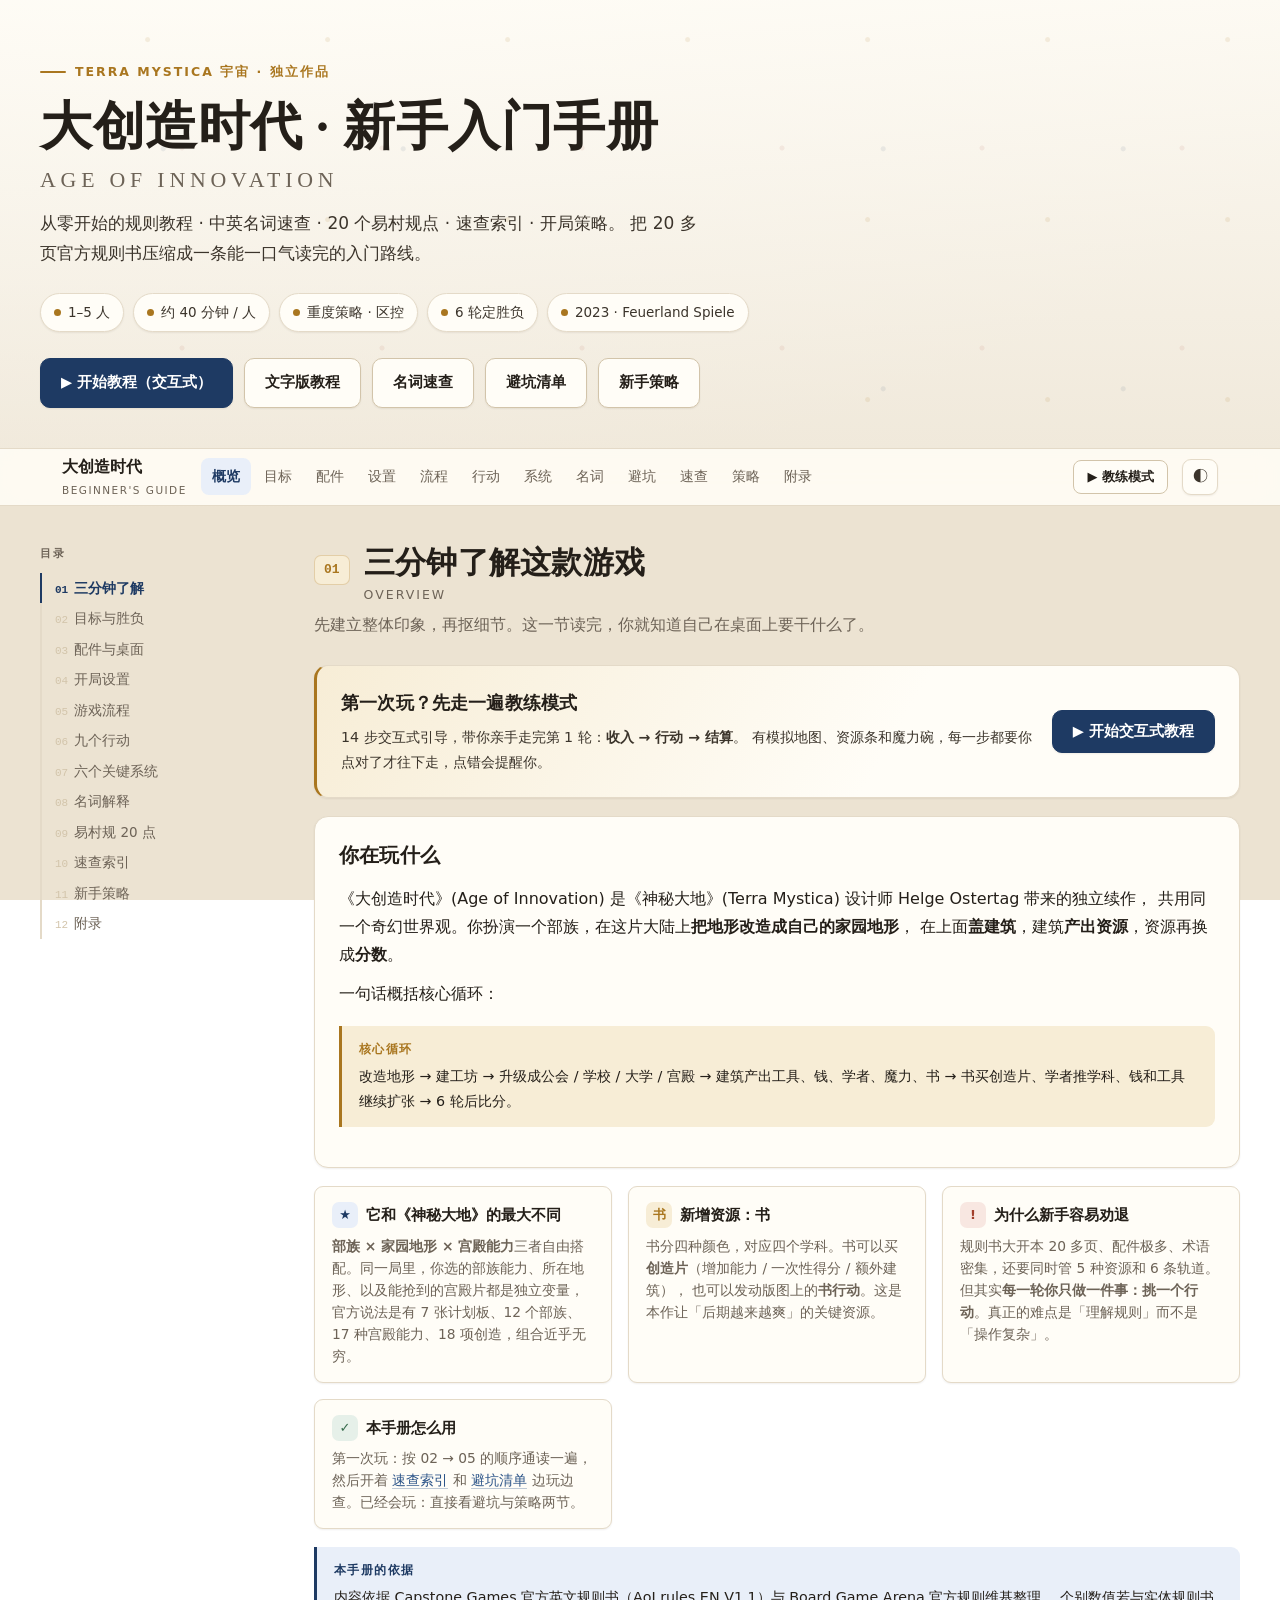
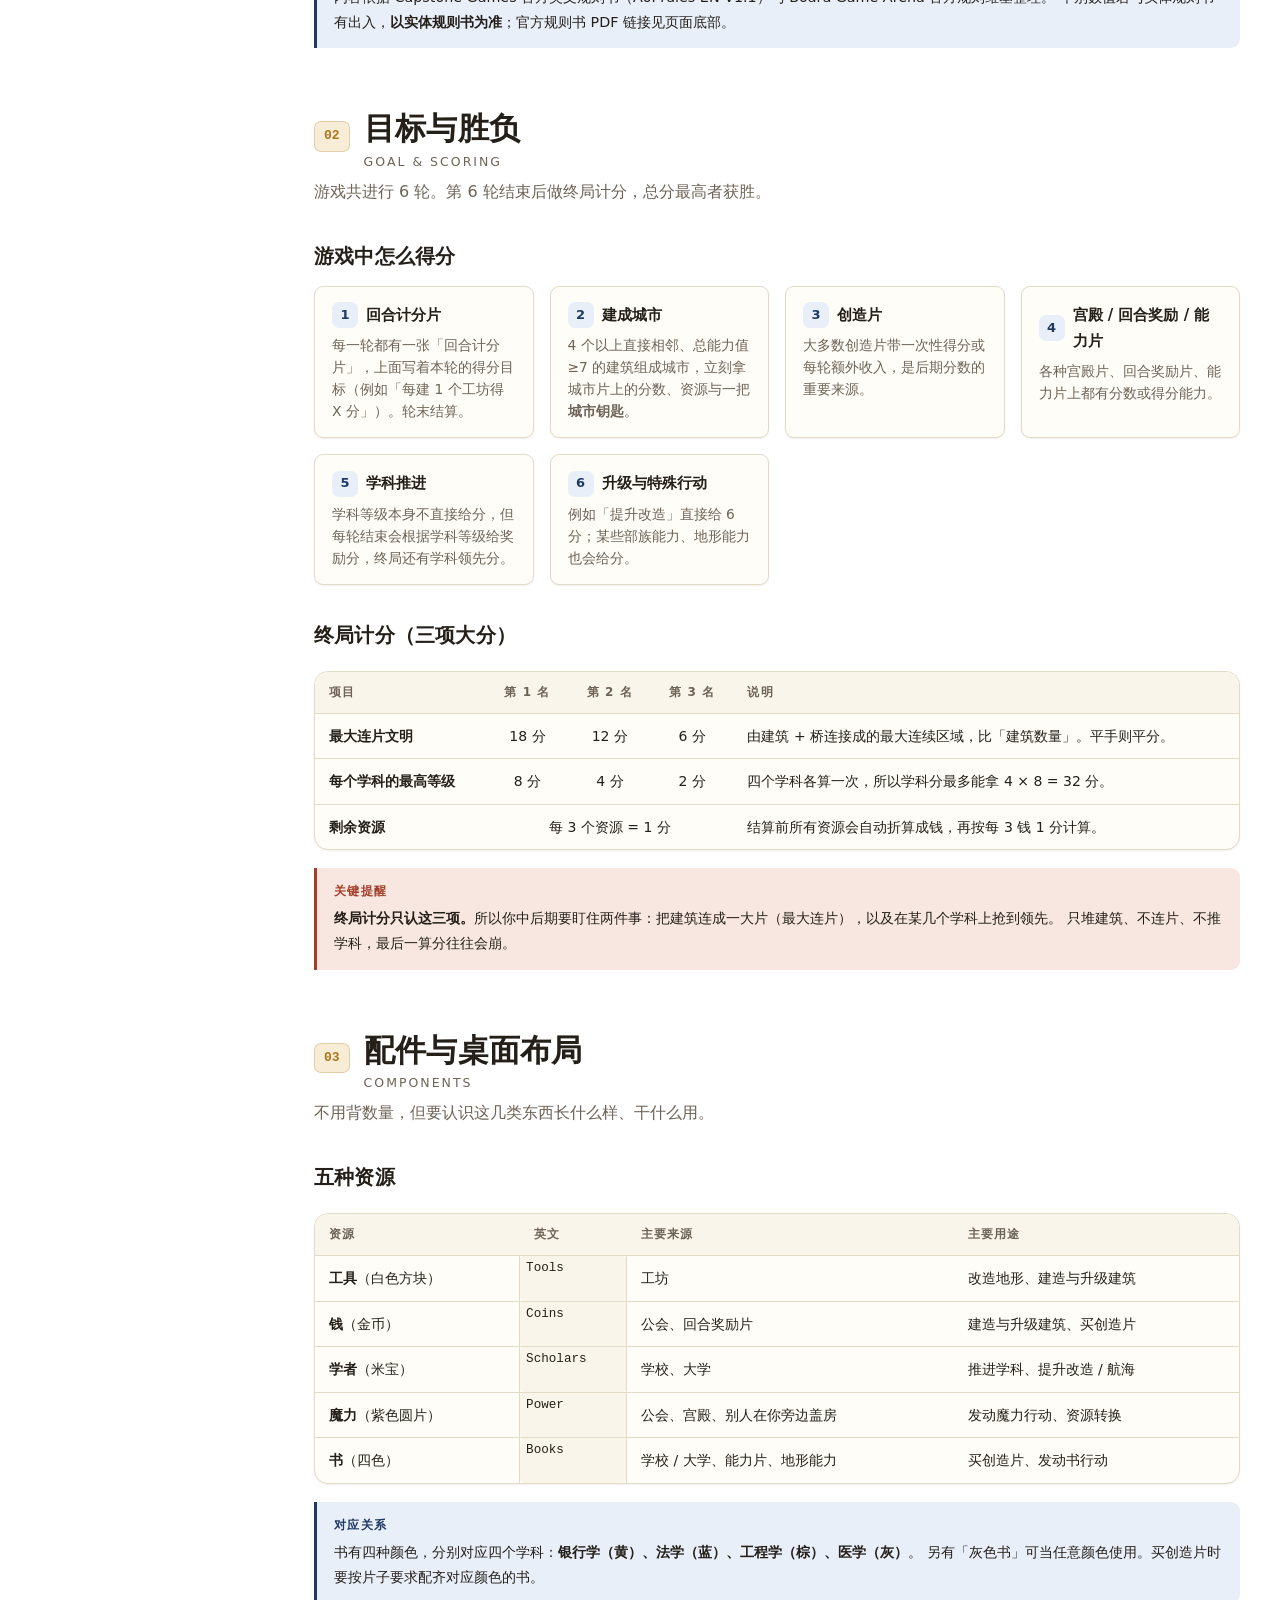
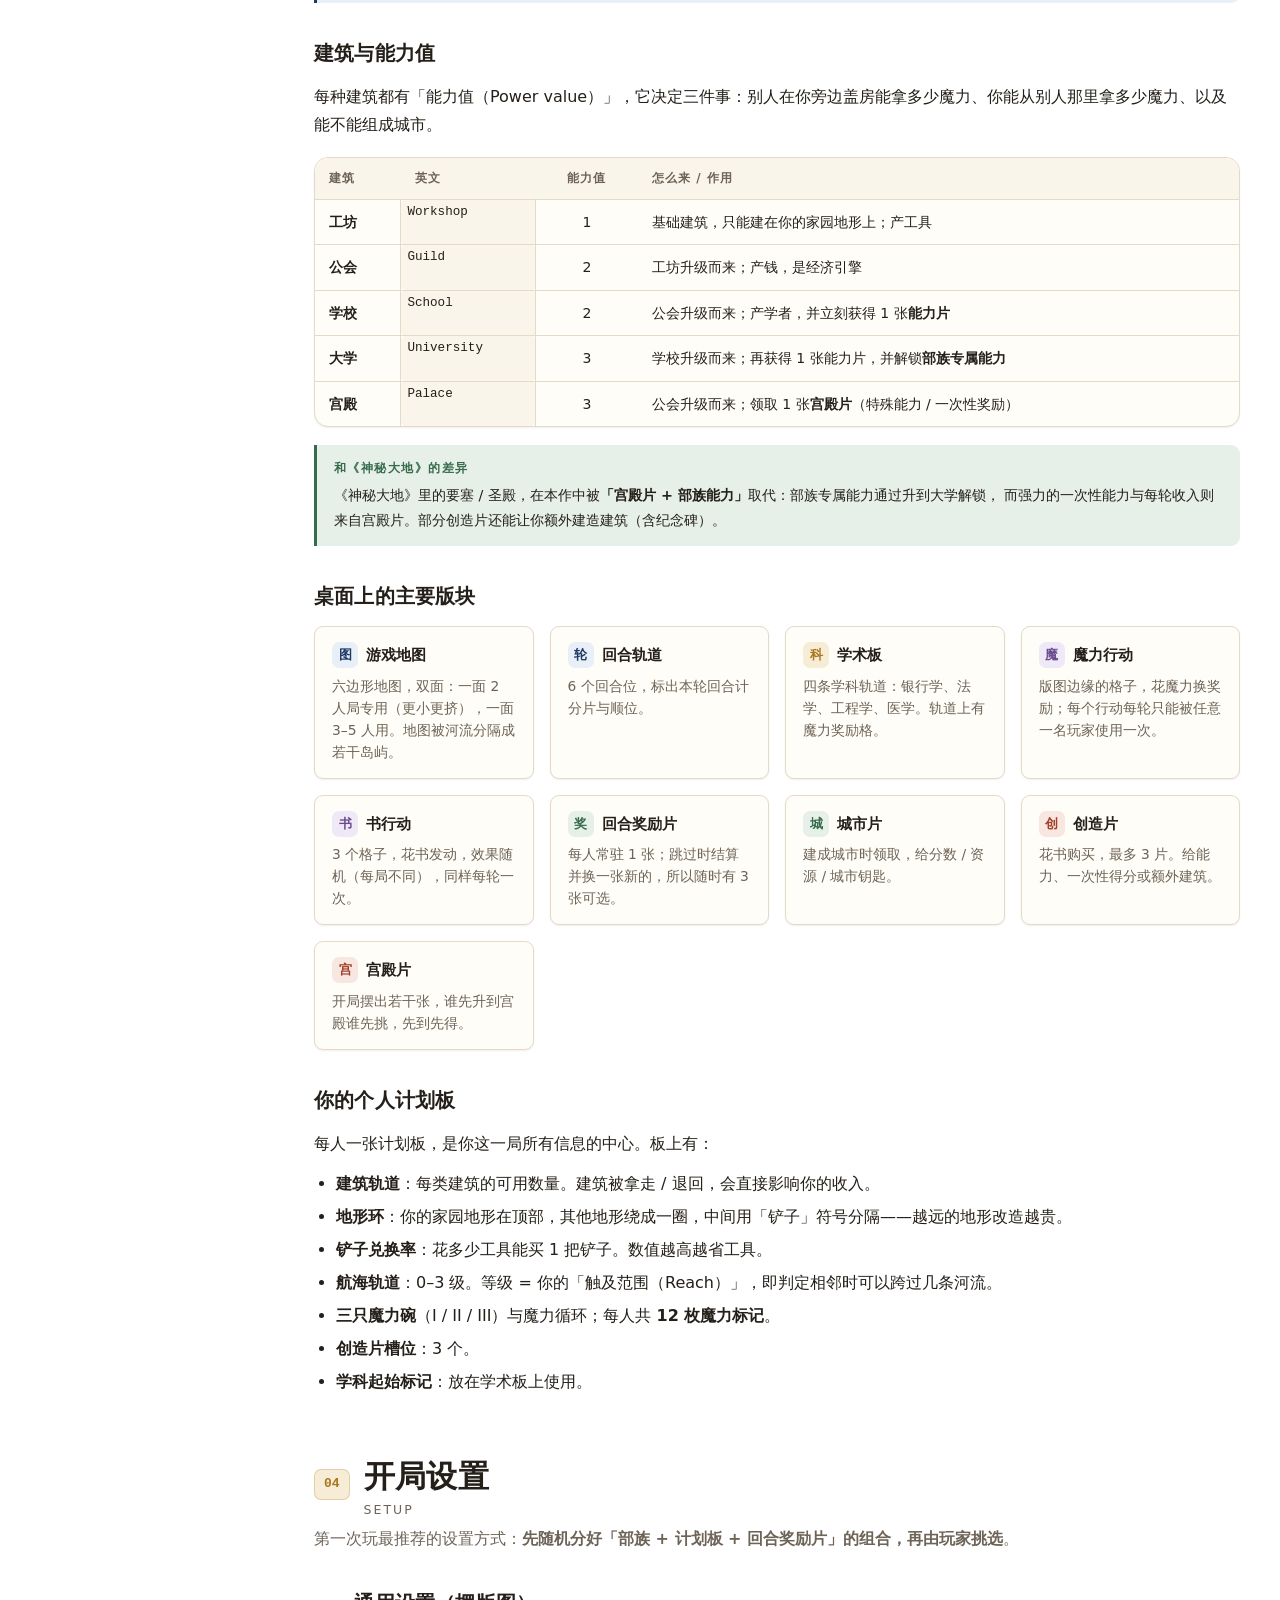
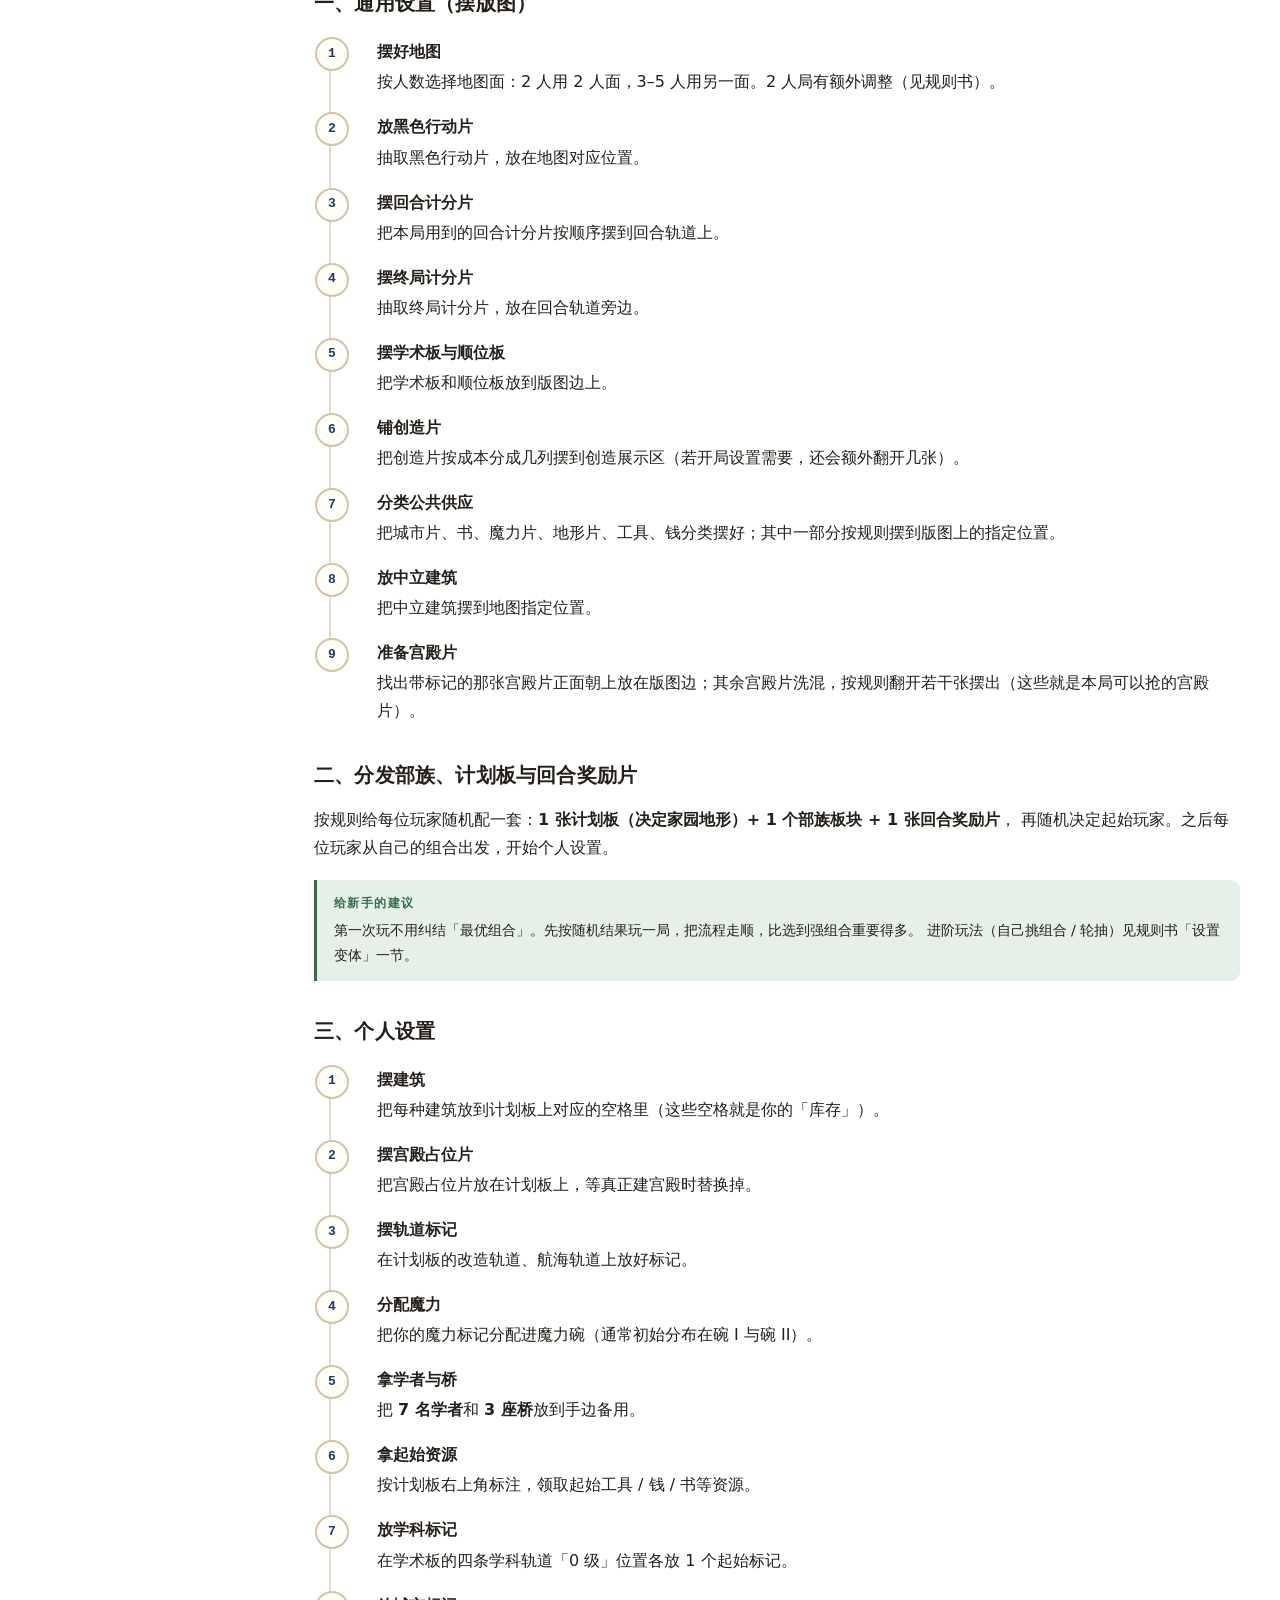
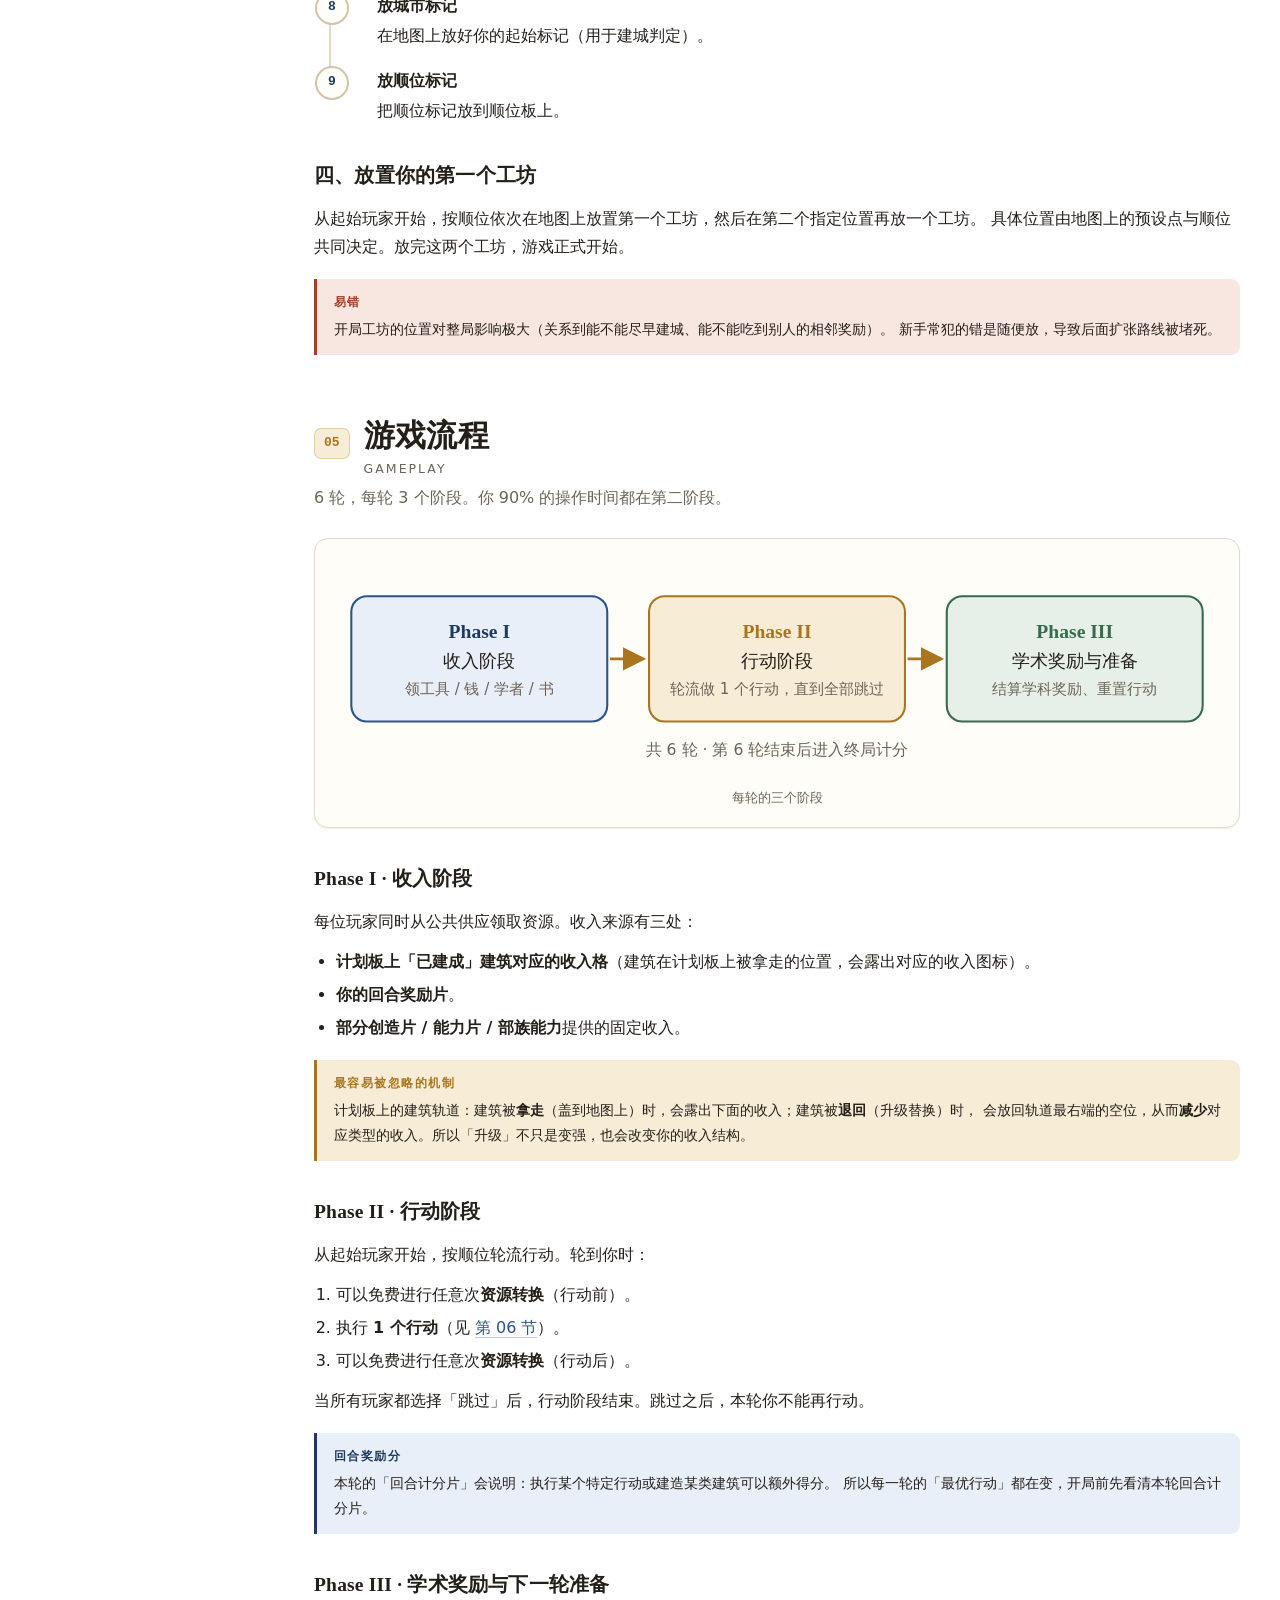
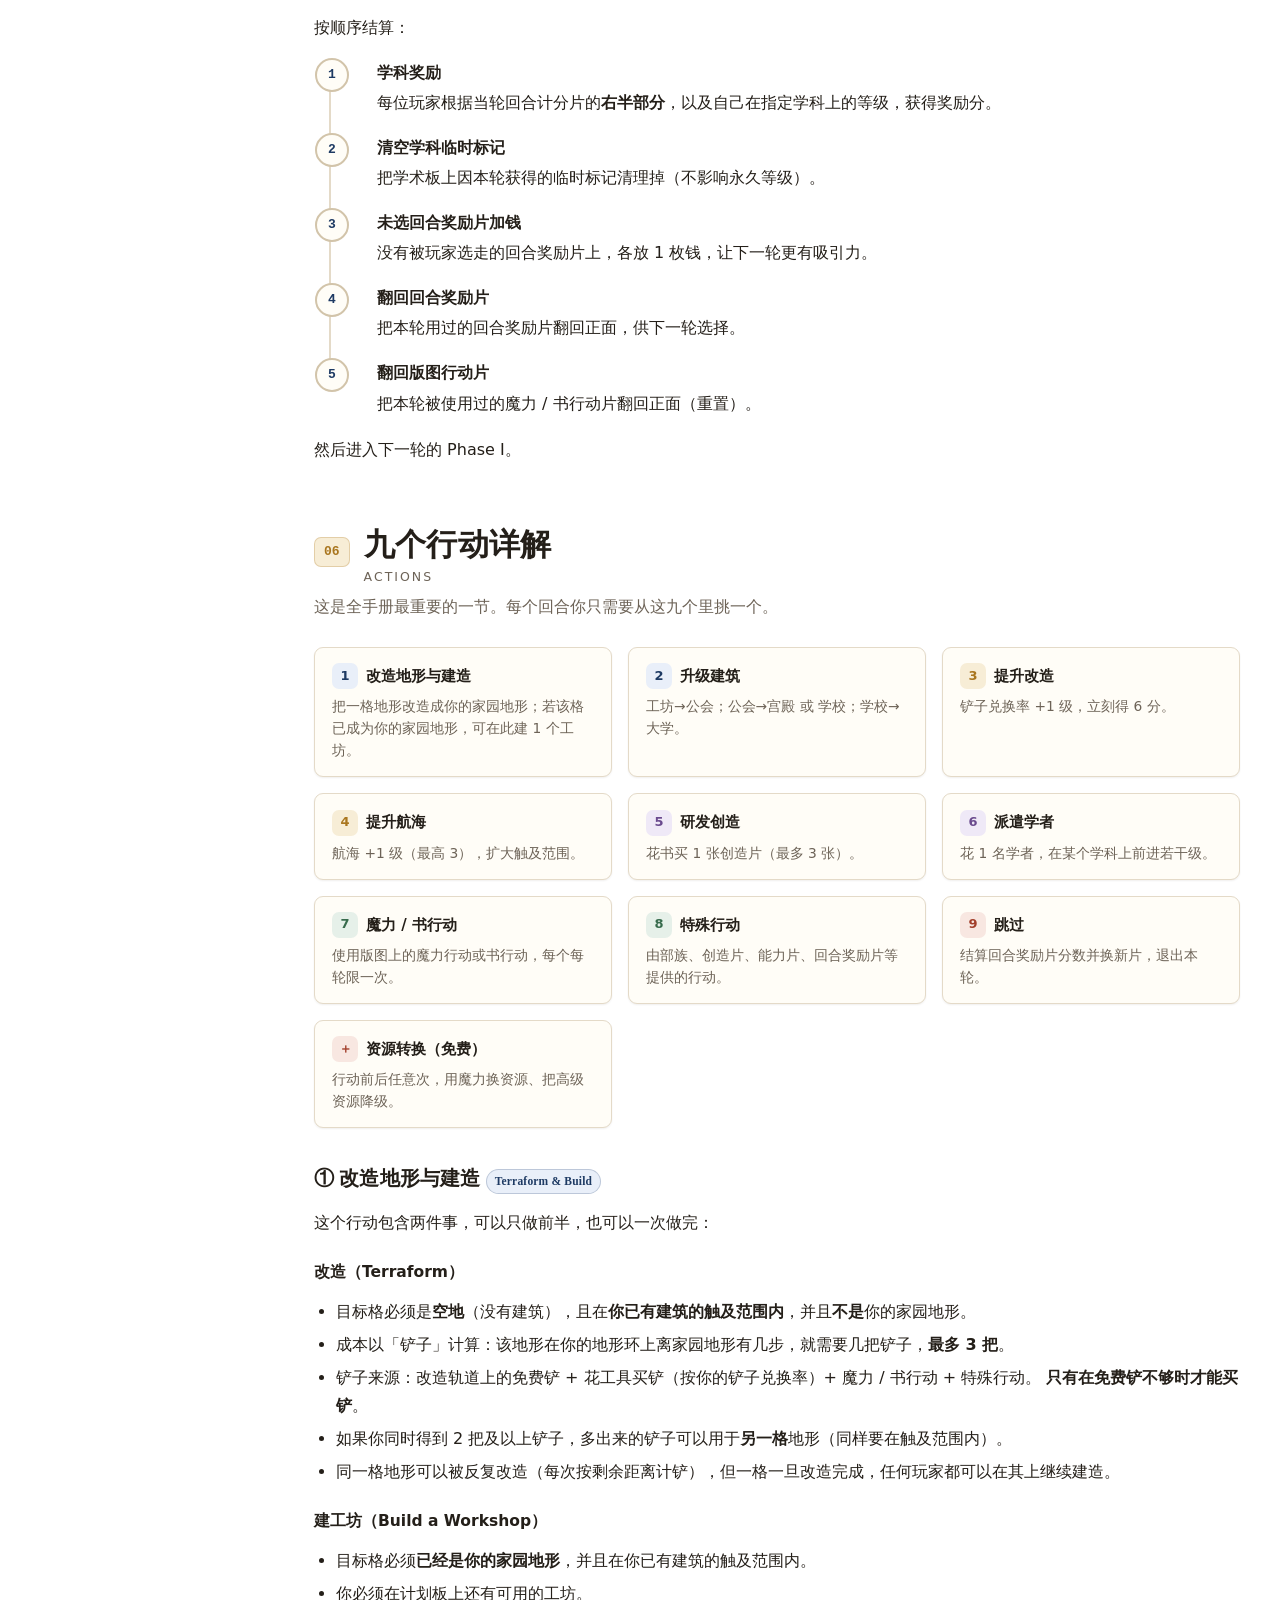
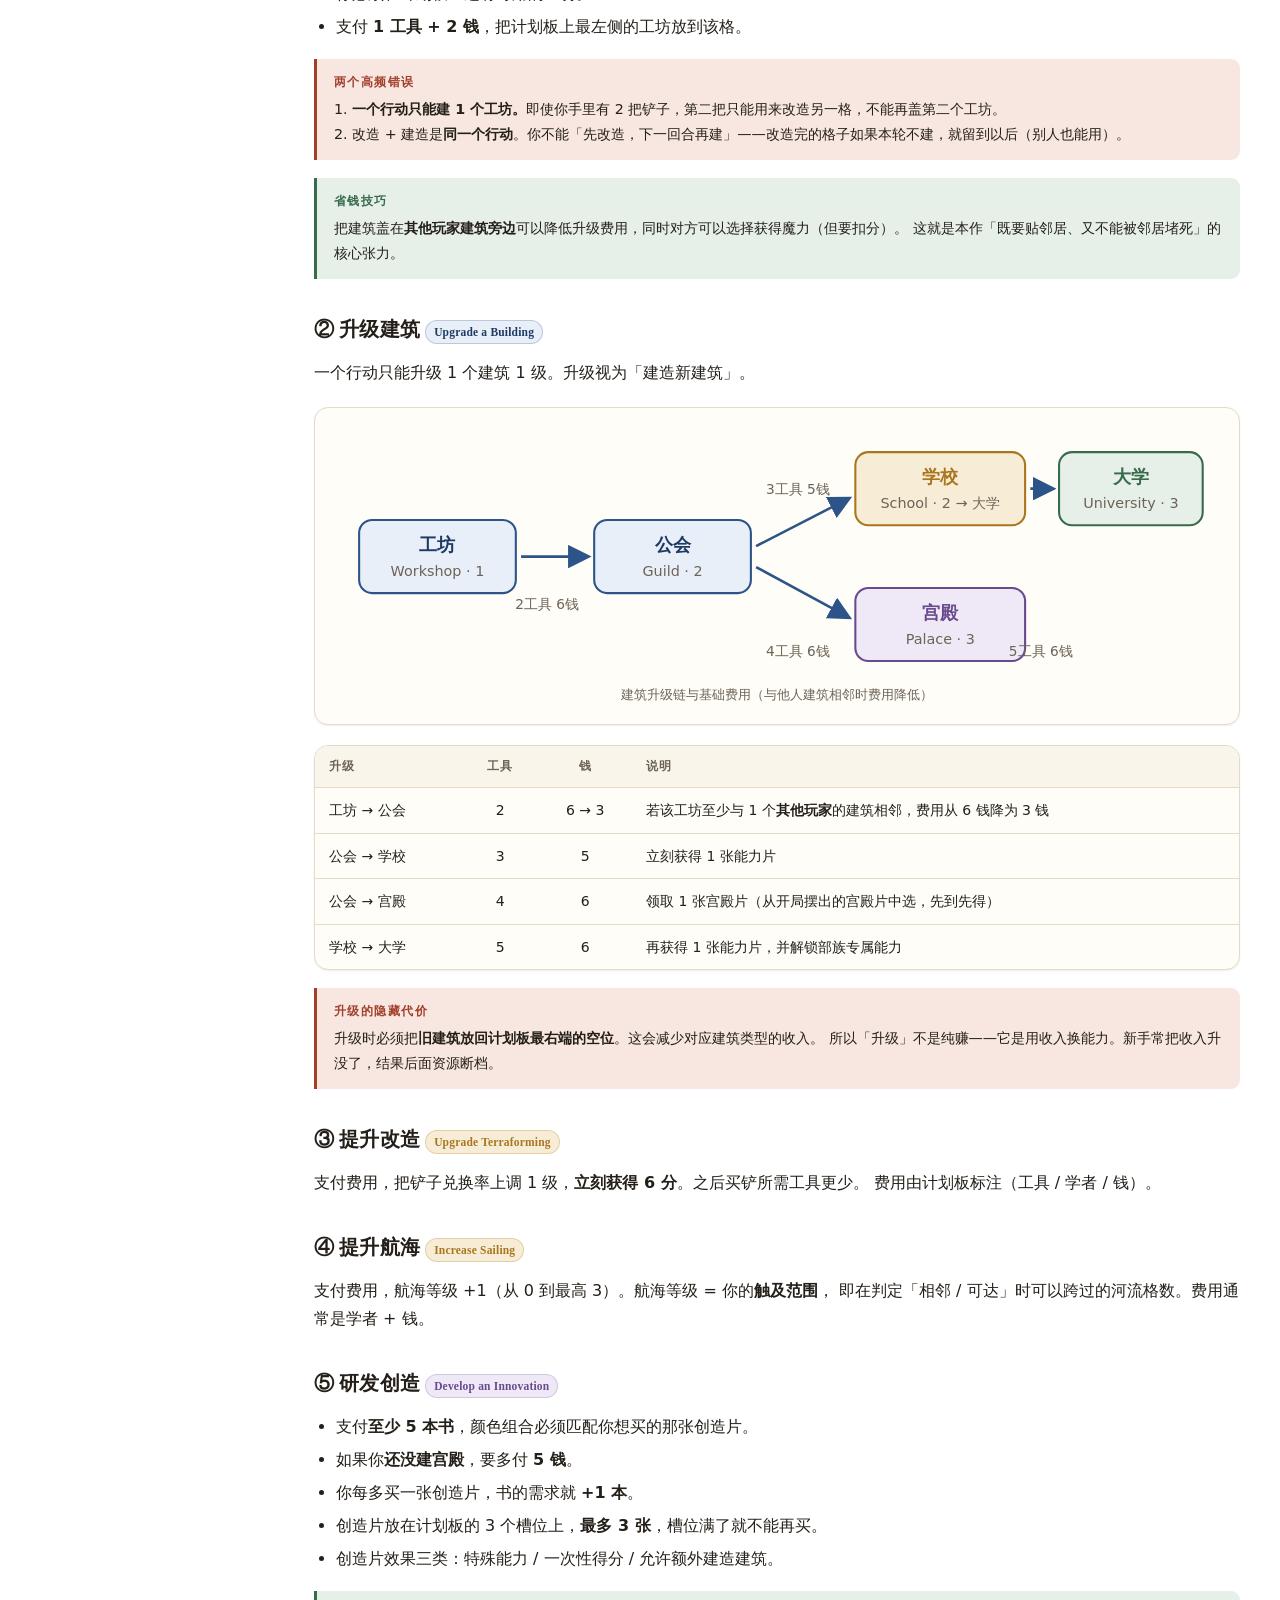
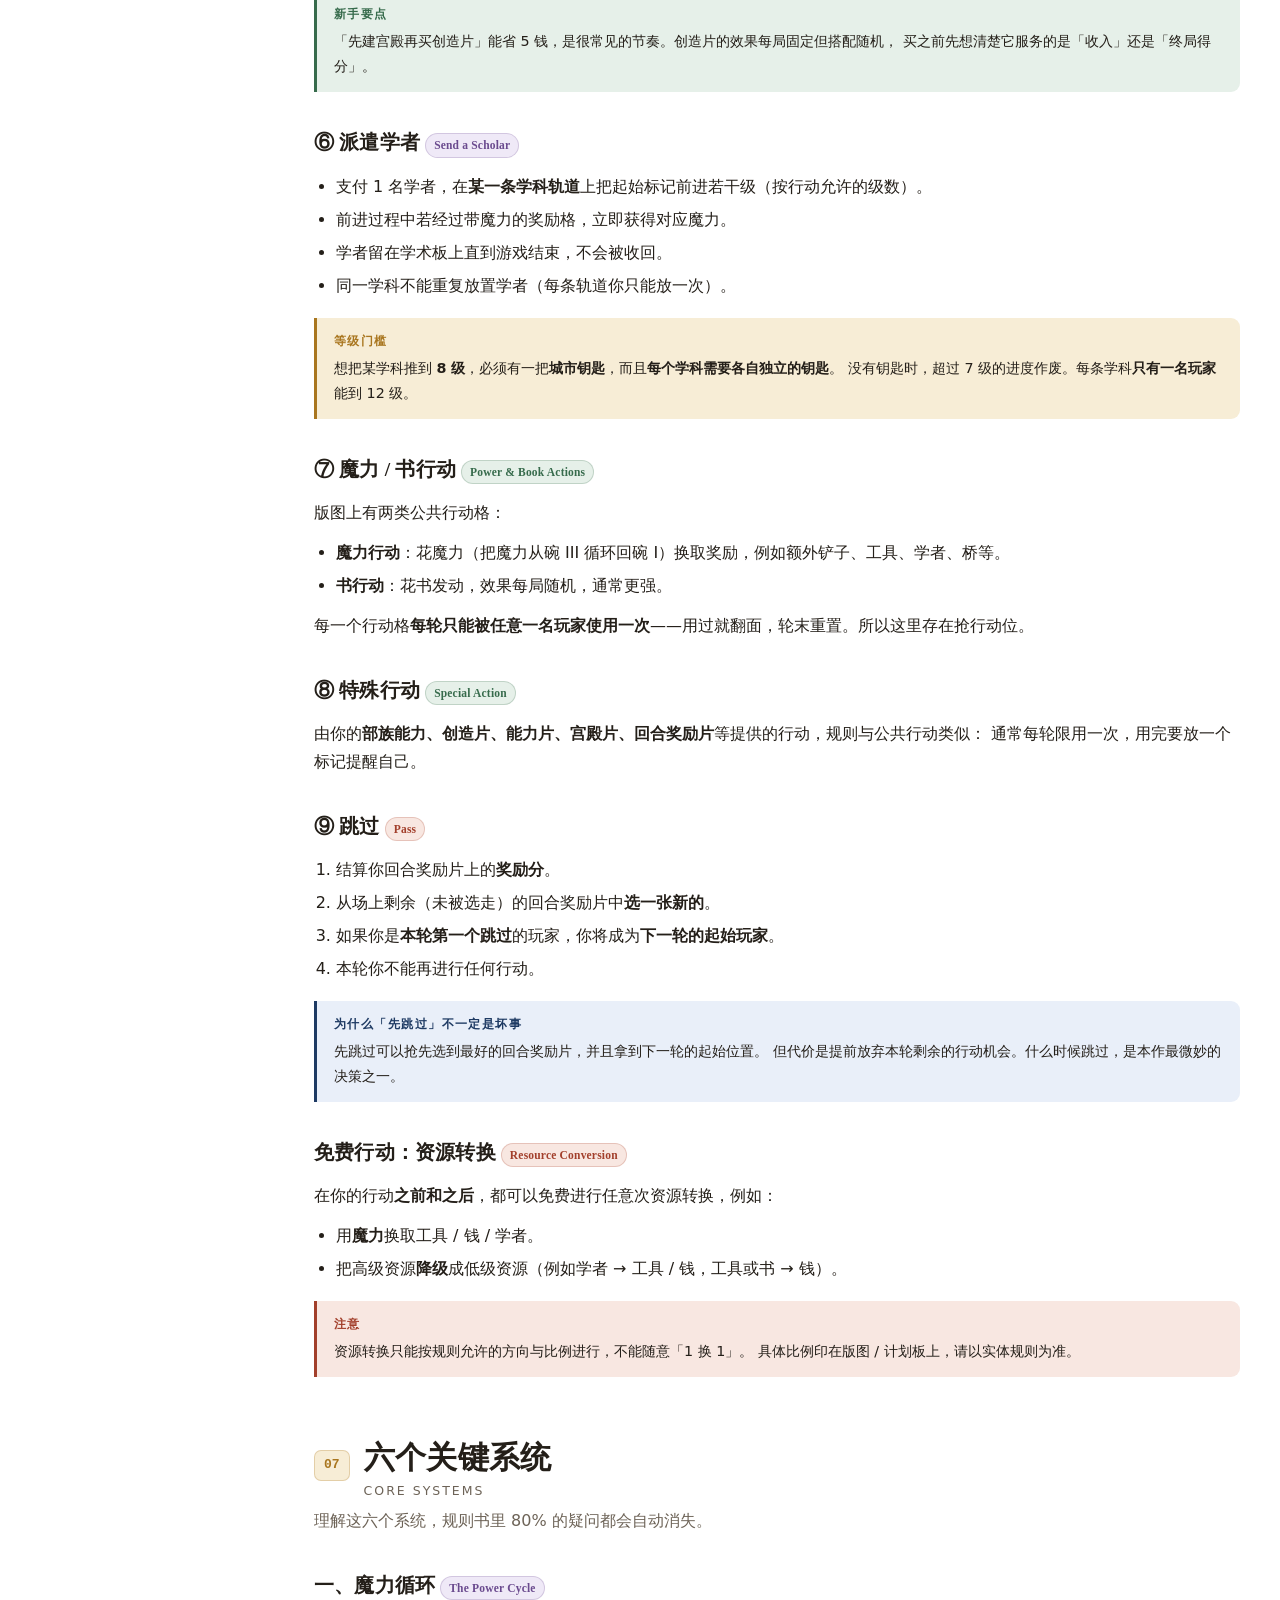
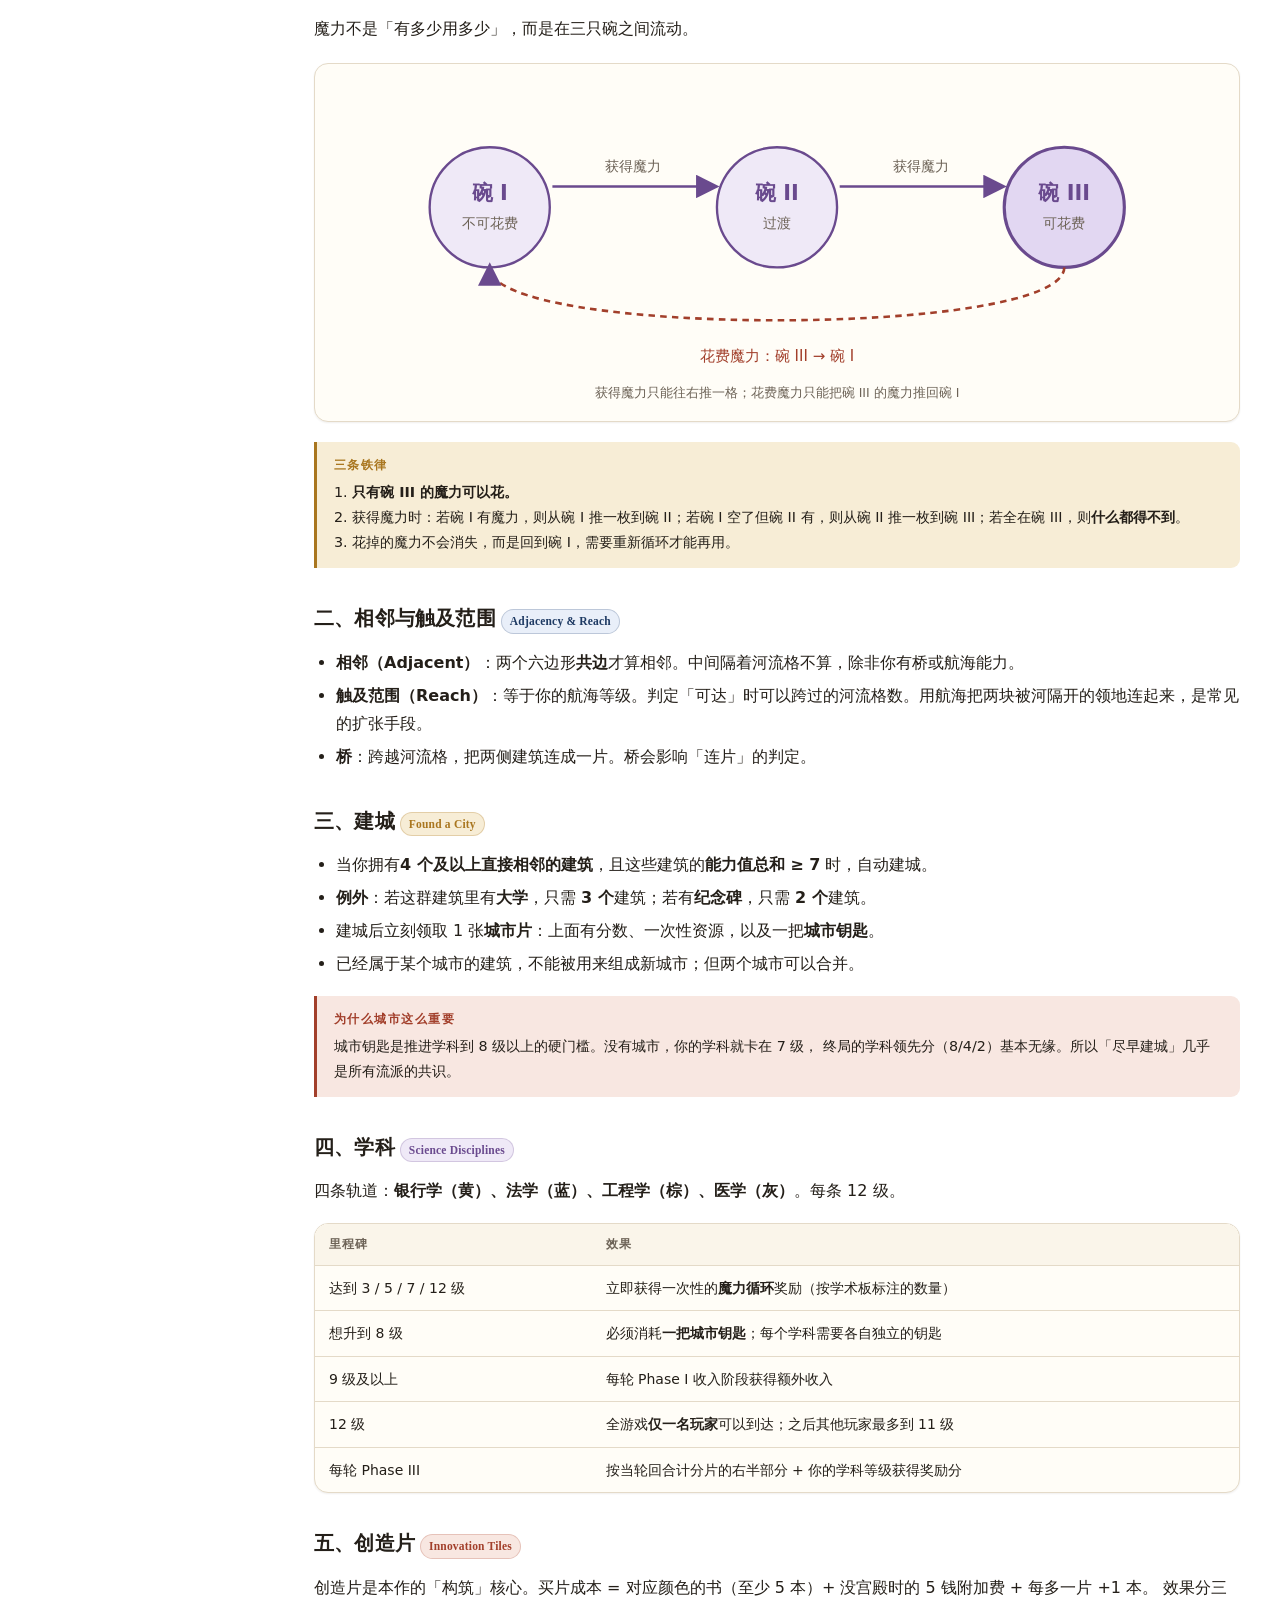
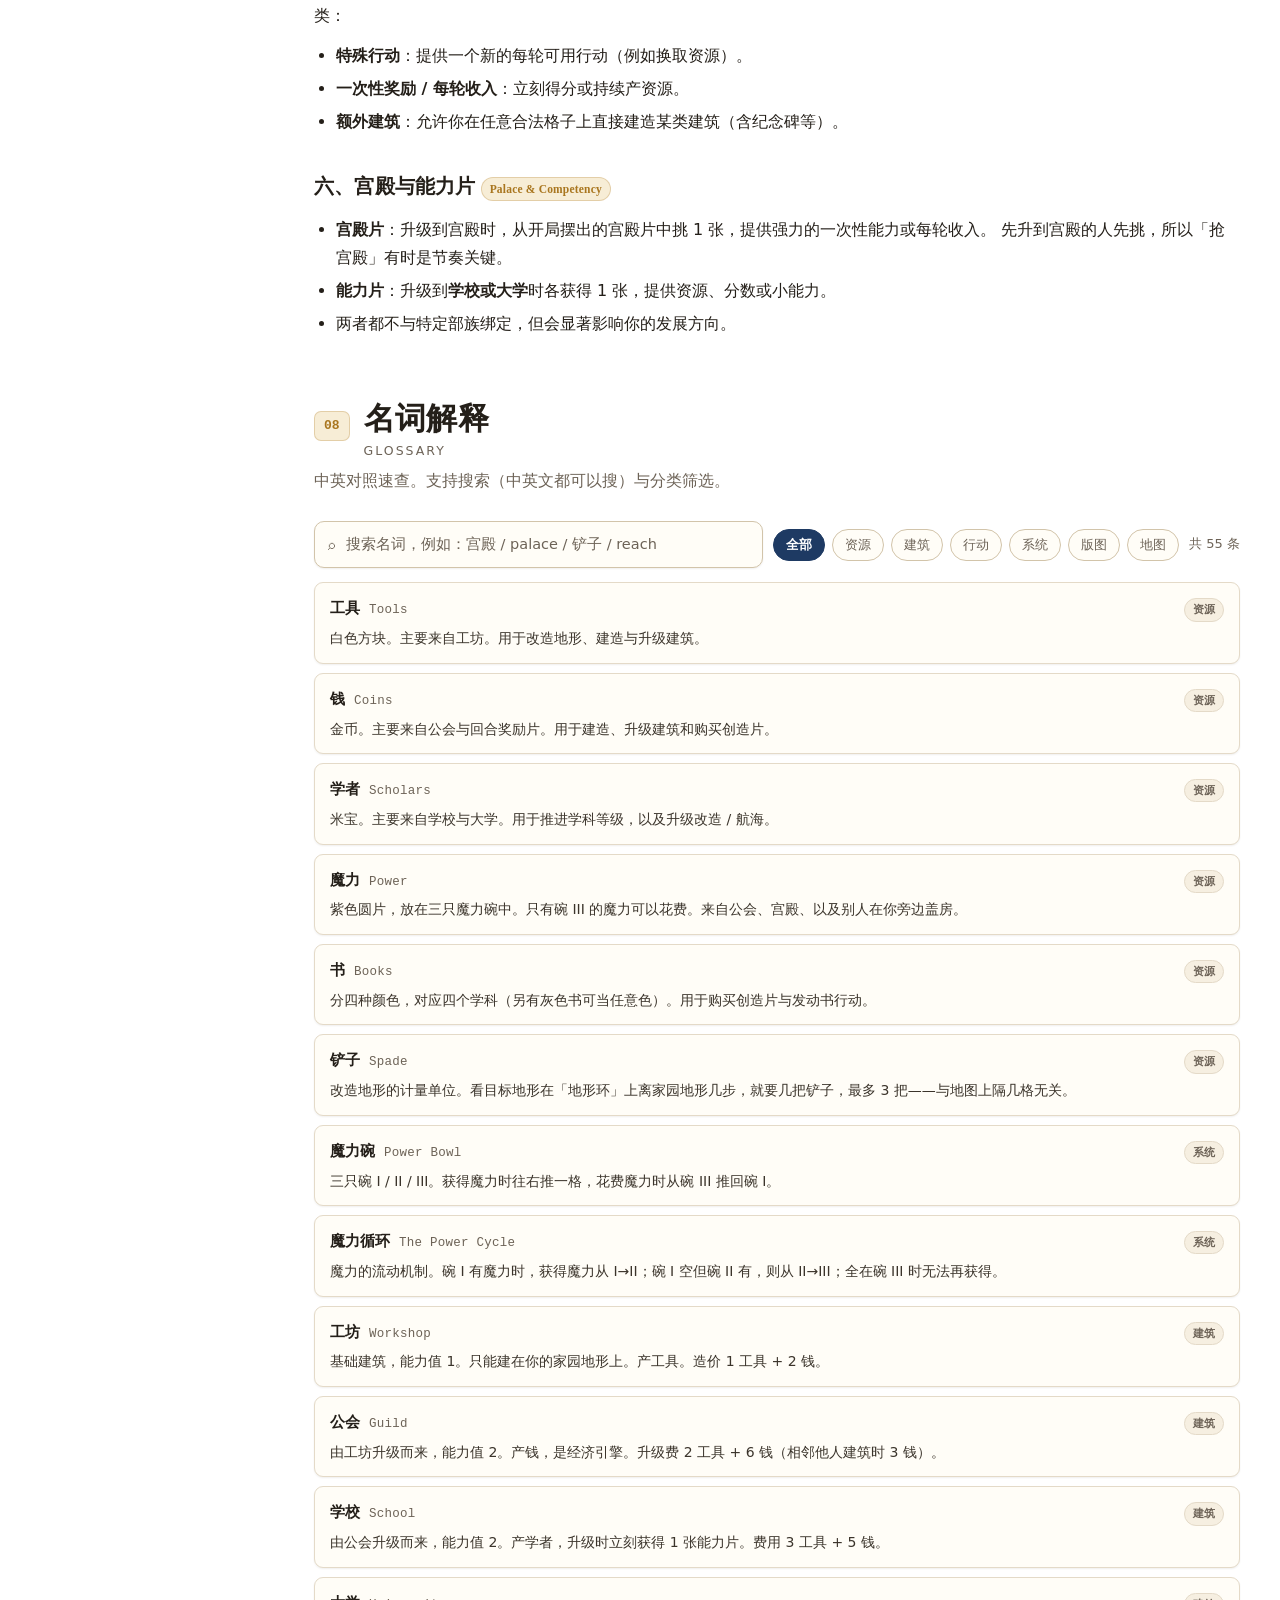
==== commit 52934029: "feat(教程): 加入地形环与学科轨道可视化，修正改造费用规则 - 教练模式新增「地形环 Terraforming Circle」组件：7 种地形绕环显示，   标注各目标地形的铲子费用，改造步骤高" ====
--- a/大创造时代-新手入门/index.html
+++ b/大创造时代-新手入门/index.html
@@ -231,7 +231,7 @@
       <li><b>地形环</b>：你的家园地形在顶部，其他地形绕成一圈，中间用「铲子」符号分隔——越远的地形改造越贵。</li>
       <li><b>铲子兑换率</b>：花多少工具能买 1 把铲子。数值越高越省工具。</li>
       <li><b>航海轨道</b>：0–3 级。等级 = 你的「触及范围（Reach）」，即判定相邻时可以跨过几条河流。</li>
-      <li><b>三只魔力碗</b>（I / II / III）与魔力循环。</li>
+      <li><b>三只魔力碗</b>（I / II / III）与魔力循环；每人共 <b>12 枚魔力标记</b>。</li>
       <li><b>创造片槽位</b>：3 个。</li>
       <li><b>学科起始标记</b>：放在学术板上使用。</li>
     </ul>
@@ -269,7 +269,7 @@
       <li><strong>摆宫殿占位片</strong>把宫殿占位片放在计划板上，等真正建宫殿时替换掉。</li>
       <li><strong>摆轨道标记</strong>在计划板的改造轨道、航海轨道上放好标记。</li>
       <li><strong>分配魔力</strong>把你的魔力标记分配进魔力碗（通常初始分布在碗 I 与碗 II）。</li>
-      <li><strong>拿学者与桥</strong>把学者和桥放到手边备用。</li>
+      <li><strong>拿学者与桥</strong>把 <b>7 名学者</b>和 <b>3 座桥</b>放到手边备用。</li>
       <li><strong>拿起始资源</strong>按计划板右上角标注，领取起始工具 / 钱 / 书等资源。</li>
       <li><strong>放学科标记</strong>在学术板的四条学科轨道「0 级」位置各放 1 个起始标记。</li>
       <li><strong>放城市标记</strong>在地图上放好你的起始标记（用于建城判定）。</li>
@@ -577,7 +577,7 @@
     <h3>三、建城 <span class="badge b-gold">Found a City</span></h3>
     <ul>
       <li>当你拥有<b>4 个及以上直接相邻的建筑</b>，且这些建筑的<b>能力值总和 ≥ 7</b> 时，自动建城。</li>
-      <li>若城市中包含<b>大学</b>这类高能力值建筑，所需建筑数量可以减少（规则书中有具体说明，含特殊建筑时门槛更低）。</li>
+      <li><b>例外</b>：若这群建筑里有<b>大学</b>，只需 <b>3 个</b>建筑；若有<b>纪念碑</b>，只需 <b>2 个</b>建筑。</li>
       <li>建城后立刻领取 1 张<b>城市片</b>：上面有分数、一次性资源，以及一把<b>城市钥匙</b>。</li>
       <li>已经属于某个城市的建筑，不能被用来组成新城市；但两个城市可以合并。</li>
     </ul>
@@ -702,7 +702,8 @@
         <tbody>
           <tr><td>最少建筑数</td><td>4 个<b>直接相邻</b>的建筑</td></tr>
           <tr><td>能力值总和</td><td>≥ 7</td></tr>
-          <tr><td>含高能力值建筑</td><td>含大学等建筑时可减少所需建筑数量（详见规则书）</td></tr>
+          <tr><td>含<b>大学</b></td><td>只需 <b>3 个</b>建筑</td></tr>
+          <tr><td>含<b>纪念碑</b></td><td>只需 <b>2 个</b>建筑</td></tr>
           <tr><td>奖励</td><td>城市片（分数 + 一次性资源 + <b>1 把城市钥匙</b>）</td></tr>
         </tbody>
       </table>
--- a/大创造时代-新手入门/assets/styles.css
+++ b/大创造时代-新手入门/assets/styles.css
@@ -430,31 +430,61 @@
 .shake{animation:shk .34s ease}
 @keyframes shk{0%,100%{transform:translateX(0)}22%{transform:translateX(-5px)}55%{transform:translateX(5px)}80%{transform:translateX(-3px)}}
 
-.tut-sim{padding:16px 18px 18px;display:flex;flex-direction:column;gap:12px;min-width:0}
-.sim-res{display:flex;flex-wrap:wrap;gap:8px}
-.sim-chip{display:inline-flex;align-items:center;gap:7px;background:var(--panel-2);border:1px solid var(--line);border-radius:999px;padding:5px 12px;font-size:13px;color:var(--muted)}
+.tut-sim{padding:16px 18px 18px;display:flex;flex-direction:column;gap:10px;min-width:0}
+.sim-res{display:flex;flex-wrap:wrap;gap:7px}
+.sim-chip{display:inline-flex;align-items:center;gap:7px;background:var(--panel-2);border:1px solid var(--line);border-radius:999px;padding:4px 11px;font-size:12.5px;color:var(--muted)}
 .sim-chip i{width:9px;height:9px;border-radius:50%;flex:0 0 auto}
-.sim-chip b{color:var(--ink);font-size:14px;font-family:var(--mono)}
-.sim-chip.ghost{font-size:12px;background:transparent;border-style:dashed}
-
-.sim-bowls{display:grid;grid-template-columns:repeat(3,1fr);gap:10px}
-.bowl{display:flex;flex-direction:column;align-items:center;gap:1px;padding:10px 6px;border-radius:12px;border:1px solid var(--line);background:var(--panel-2)}
+.sim-chip b{color:var(--ink);font-size:13.5px;font-family:var(--mono)}
+.sim-chip.ghost{font-size:11.5px;background:transparent;border-style:dashed}
+
+.sim-grid{display:grid;grid-template-columns:minmax(0,1.2fr) 258px;gap:12px;align-items:start}
+.sim-side{display:flex;flex-direction:column;gap:5px;min-width:0}
+.sim-cap{
+  font-size:10px;letter-spacing:.1em;text-transform:uppercase;color:var(--muted);font-weight:800;
+  display:flex;align-items:baseline;gap:6px;padding-left:2px;
+}
+.sim-cap .en{font-weight:400;letter-spacing:.02em;text-transform:none;color:var(--line-2);font-size:9.5px}
+
+.sim-bowls{display:grid;grid-template-columns:repeat(3,1fr);gap:6px}
+.bowl{display:flex;flex-direction:column;align-items:center;gap:0;padding:6px 3px;border-radius:9px;border:1px solid var(--line);background:var(--panel-2)}
 .bowl.hot{border-color:color-mix(in srgb,var(--purple) 55%,transparent);background:var(--purple-soft)}
-.bowl .bname{font-size:11px;color:var(--muted);letter-spacing:.06em}
-.bowl .bval{font-family:var(--mono);font-size:23px;font-weight:700;color:var(--purple);line-height:1.15}
-.bowl .bsub{font-size:10.5px;color:var(--muted)}
+.bowl .bname{font-size:10px;color:var(--muted);letter-spacing:.04em}
+.bowl .bval{font-family:var(--mono);font-size:19px;font-weight:700;color:var(--purple);line-height:1.15}
+.bowl .bsub{font-size:9.5px;color:var(--muted)}
 .bowl.hot .bsub{color:var(--purple);font-weight:700}
 
 .sim-map{border:1px solid var(--line);border-radius:12px;background:var(--panel-2);padding:6px;display:flex;flex-direction:column;align-items:center}
 .sim-map svg{width:100%;max-width:430px;height:auto}
-.sim-mapleg{display:flex;flex-wrap:wrap;gap:8px;justify-content:center;padding:4px 0 2px}
-.sim-mapleg .lg{display:inline-flex;align-items:center;gap:5px;font-size:11px;color:var(--muted)}
-.sim-mapleg .lg i{width:10px;height:10px;border-radius:3px}
+.sim-leg{display:flex;flex-wrap:wrap;gap:7px;justify-content:center;padding:4px 0 2px}
+.sim-leg .lg{display:inline-flex;align-items:center;gap:4px;font-size:10.5px;color:var(--muted)}
+.sim-leg .lg i{width:9px;height:9px;border-radius:3px}
+#simRing{width:100%;max-width:256px;height:auto;display:block;margin:0 auto;
+  border:1px solid var(--line);border-radius:12px;background:var(--panel-2);padding:2px}
+
+.sim-disc{display:flex;flex-direction:column;gap:3px;border:1px solid var(--line);border-radius:11px;background:var(--panel-2);padding:8px 10px}
+.drow{display:flex;align-items:center;gap:8px;border-radius:7px;padding:2px 5px;transition:.16s}
+.drow.on{background:color-mix(in srgb,var(--gold) 15%,transparent);box-shadow:inset 0 0 0 1px color-mix(in srgb,var(--gold) 32%,transparent)}
+.dname{flex:0 0 66px;font-size:12px;color:var(--muted);display:inline-flex;align-items:center;gap:5px}
+.dname i{width:8px;height:8px;border-radius:2px;flex:0 0 auto}
+.drow.on .dname{color:var(--ink);font-weight:700}
+.dtrack{display:flex;gap:2px;flex:1;min-width:0}
+.dc{
+  flex:1 1 0;min-width:0;height:19px;border-radius:3px;background:var(--panel);
+  border:1px solid var(--line);display:grid;place-items:center;
+  font-size:8.5px;font-style:normal;color:var(--line-2);font-family:var(--mono);
+}
+.dc.ms{border-color:color-mix(in srgb,var(--purple) 42%,transparent);color:var(--purple);font-weight:700}
+.dc.fill{background:var(--c);border-color:var(--c);color:#fff;text-shadow:0 1px 1px rgba(0,0,0,.35)}
+.dc.cur{box-shadow:0 0 0 2px color-mix(in srgb,var(--gold) 65%,transparent)}
+.dlv{flex:0 0 36px;text-align:right;font-size:11px;font-family:var(--mono);color:var(--muted)}
+.drow.on .dlv{color:var(--gold);font-weight:700}
+
 .hex.clickable polygon{filter:drop-shadow(0 0 6px rgba(169,118,31,.75))}
 .hex.clickable{cursor:pointer}
 .pulse{animation:pl 1.3s ease-in-out infinite}
 @keyframes pl{0%,100%{opacity:.35}50%{opacity:1}}
 .hex text{pointer-events:none;font-family:var(--sans)}
+#simRing text{font-family:var(--sans);pointer-events:none}
 
 .sim-acts{display:grid;grid-template-columns:repeat(auto-fit,minmax(158px,1fr));gap:8px}
 .sim-act{
@@ -475,12 +505,21 @@
 .tut-tip{font-size:12.5px;color:var(--muted)}
 .tut-tip.shake{color:var(--red);font-weight:600}
 
+@media (max-width:1080px){
+  .sim-grid{grid-template-columns:1fr}
+  .sim-side{flex-direction:row;flex-wrap:wrap;align-items:flex-start;gap:8px}
+  .sim-side .sim-cap{flex:1 1 100%}
+  #simRing{max-width:210px;margin:0}
+  .sim-side .sim-bowls{flex:1 1 210px}
+}
 @media (max-width:880px){
   .tut{padding:0}
   .tut-panel{max-height:100vh;border-radius:0;width:100%}
   .tut-body{grid-template-columns:1fr}
   .tut-coach{border-right:0;border-bottom:1px solid var(--line)}
   .sim-map svg{max-width:100%}
+  .dname{flex:0 0 52px;font-size:11px}
+  .dc{height:16px;font-size:7.5px}
   .tut-tip{display:none}
 }
 @media print{.tut{display:none}}
